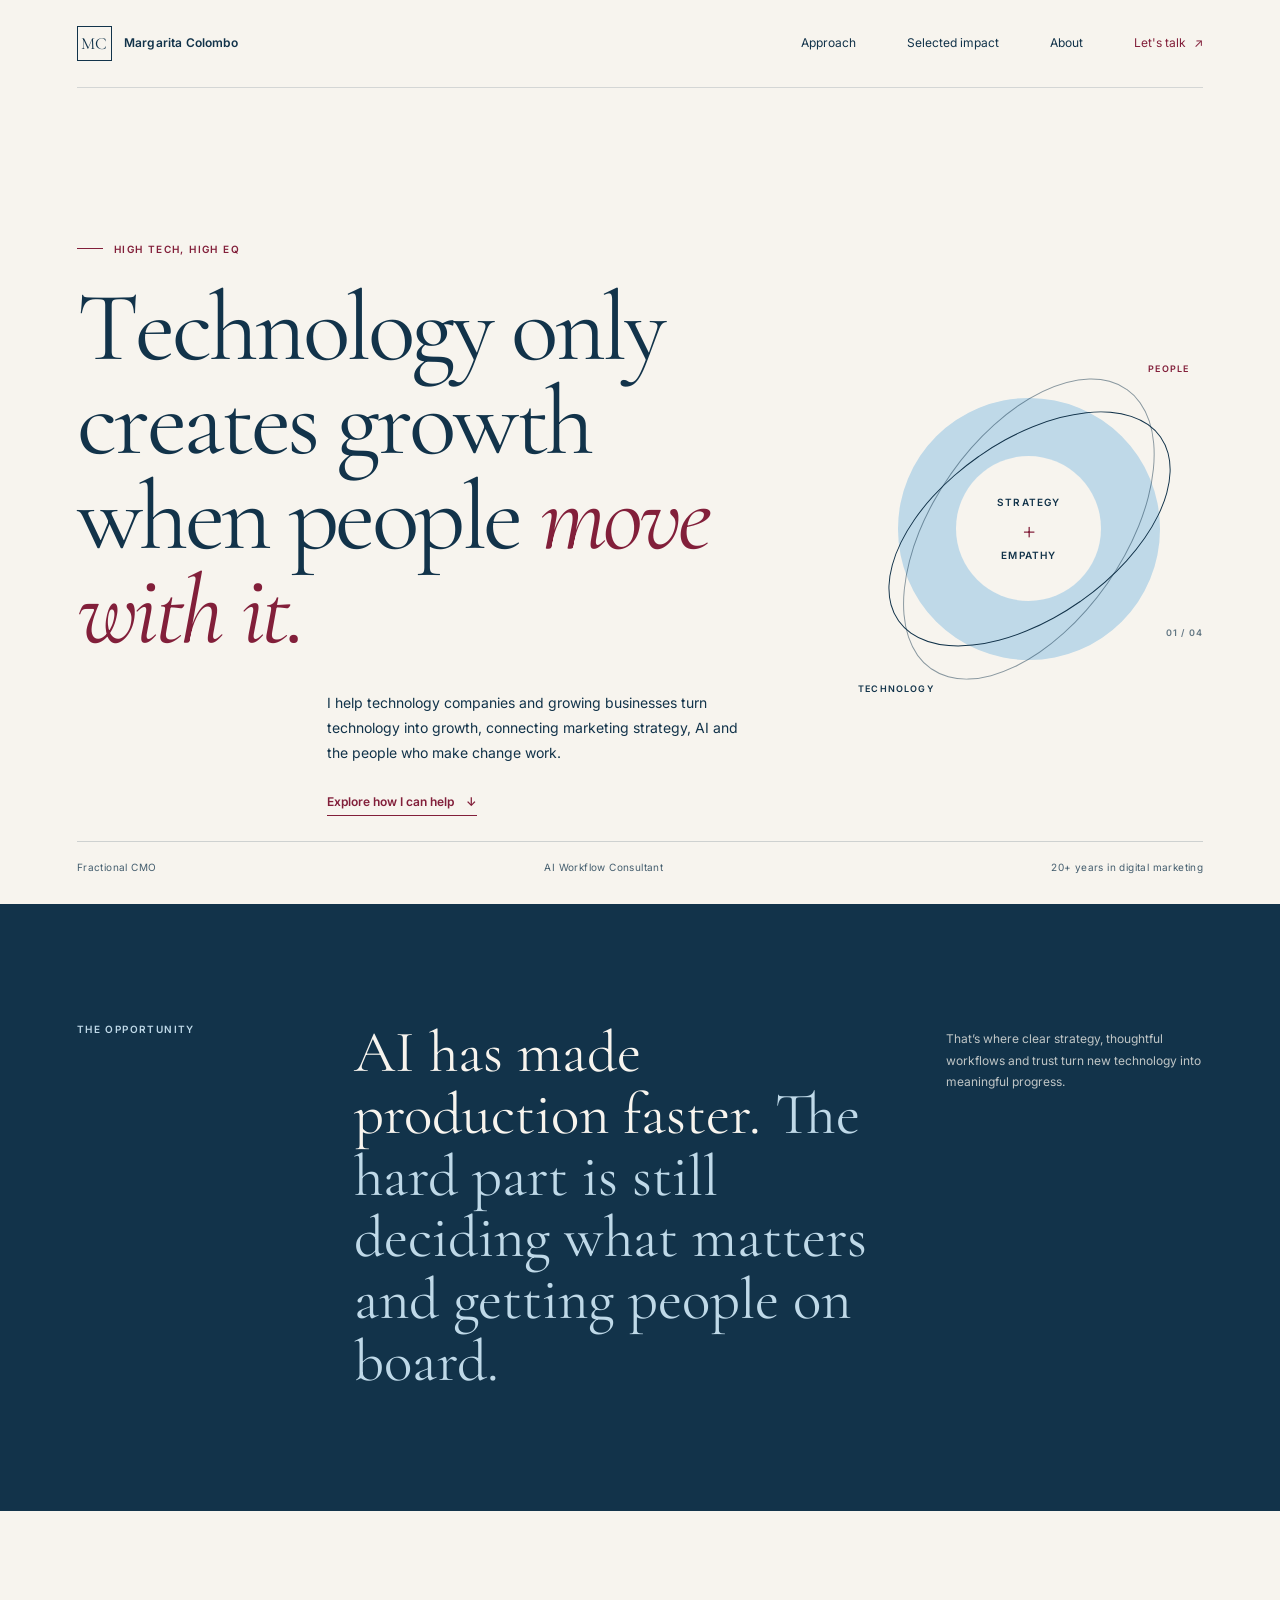
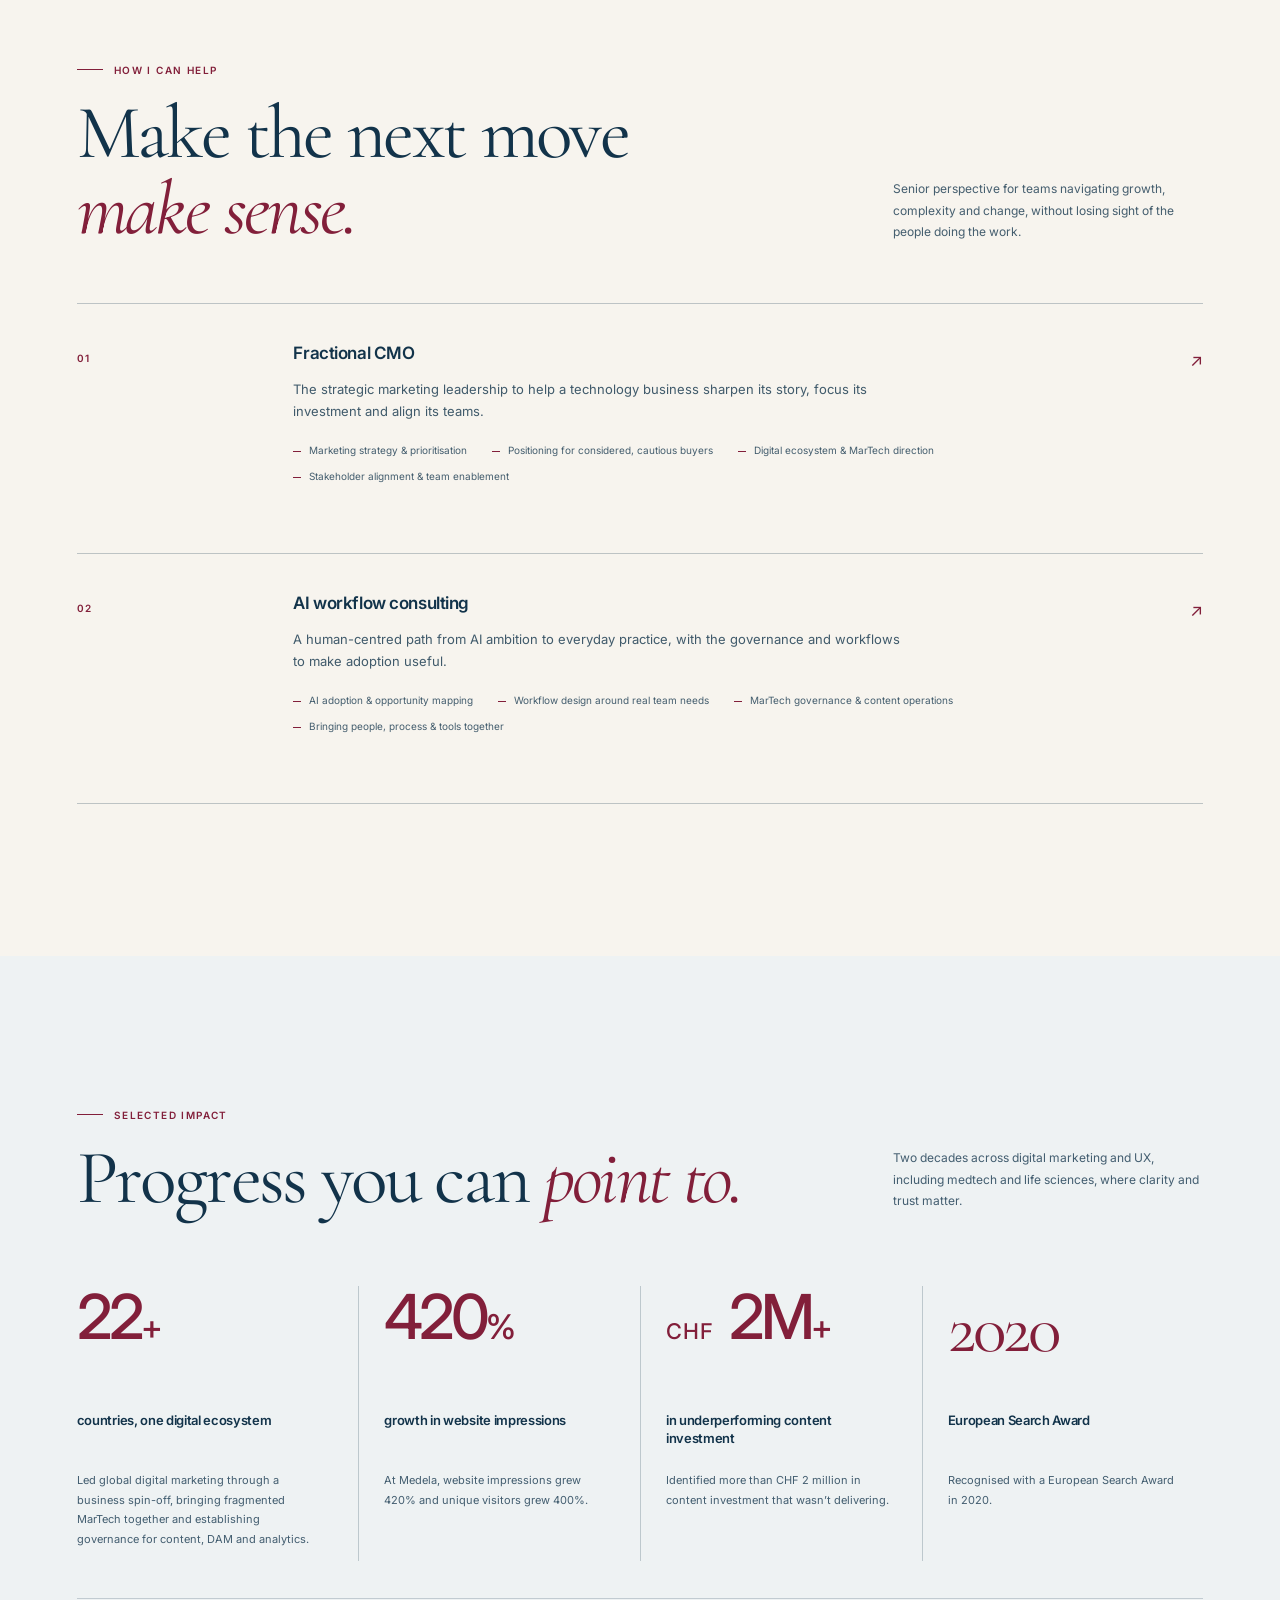
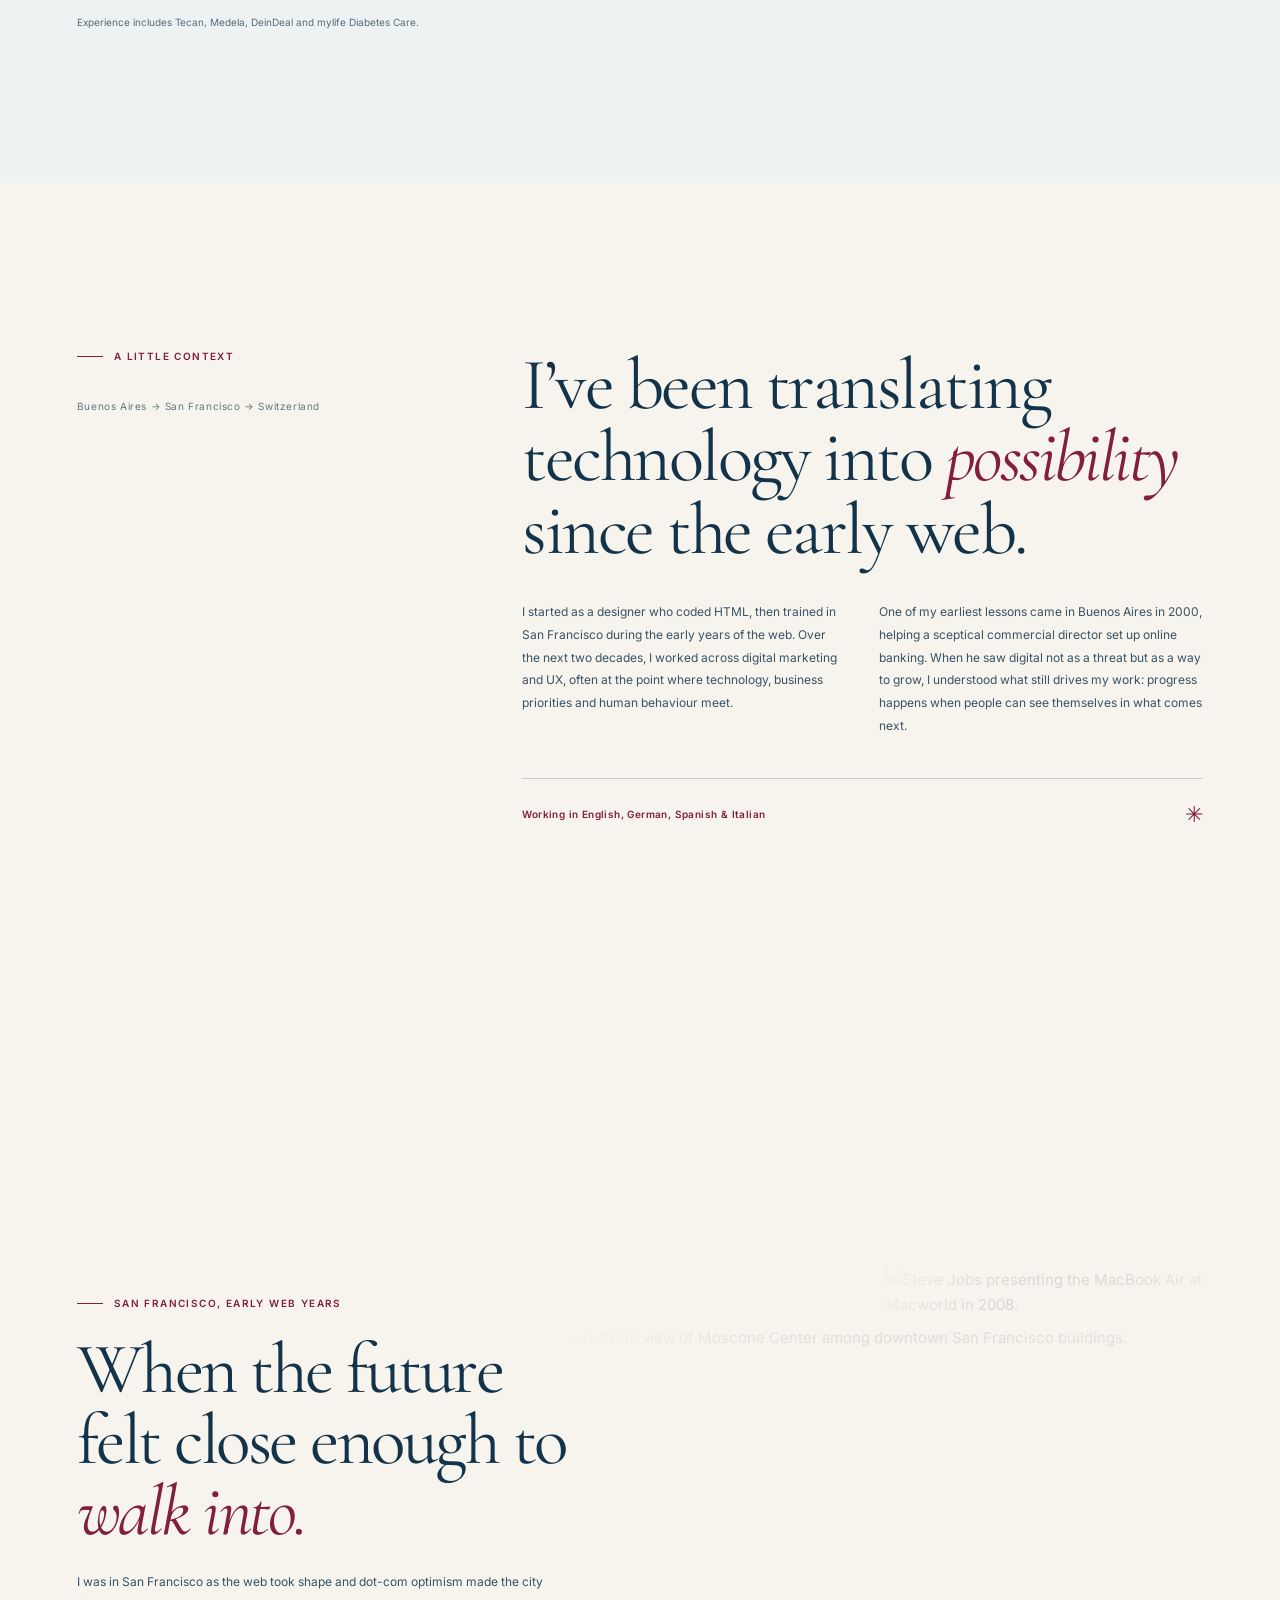
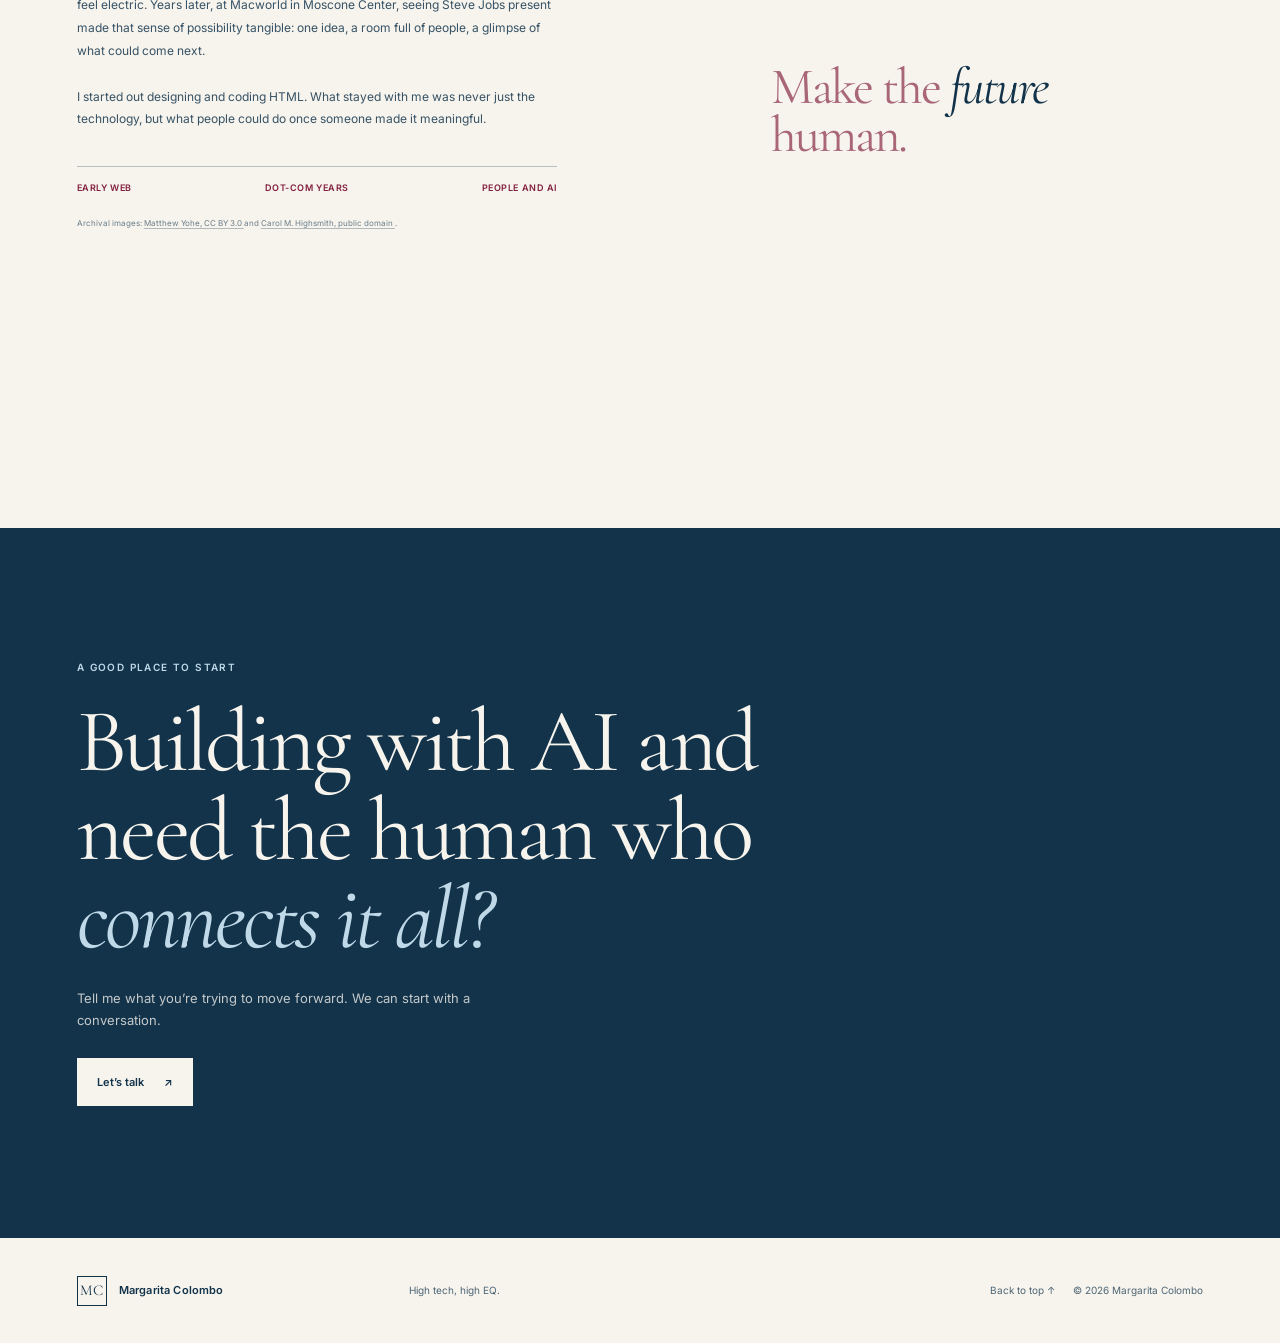
==== index.html @ 53c4cba8 "Add Margarita Colombo website Add the responsive website, brand styles, motion, SEO metadata, sitema" ====
<!doctype html>
<html lang="en">
  <head>
    <meta charset="utf-8" />
    <meta name="viewport" content="width=device-width, initial-scale=1" />
    <meta
      name="description"
      content="Fractional CMO and AI workflow consultant helping technology companies and growing businesses turn marketing, MarTech and AI into growth."
    />
    <meta name="theme-color" content="#f7f4ee" />
    <link rel="canonical" href="https://margaritacolombo.com/" />
    <link rel="icon" type="image/svg+xml" href="/favicon.svg" />
    <link rel="sitemap" type="application/xml" href="/sitemap.xml" />
    <meta property="og:type" content="website" />
    <meta property="og:locale" content="en_US" />
    <meta property="og:url" content="https://margaritacolombo.com/" />
    <meta
      property="og:title"
      content="Margarita Colombo | Fractional CMO &amp; AI Consultant"
    />
    <meta
      property="og:description"
      content="Helping technology companies turn marketing strategy, MarTech and AI into growth."
    />
    <meta name="twitter:card" content="summary" />
    <meta
      name="twitter:title"
      content="Margarita Colombo | Fractional CMO &amp; AI Consultant"
    />
    <meta
      name="twitter:description"
      content="Helping technology companies turn marketing strategy, MarTech and AI into growth."
    />
    <title>Margarita Colombo | Fractional CMO &amp; AI Consultant</title>
    <link rel="preconnect" href="https://fonts.googleapis.com" />
    <link rel="preconnect" href="https://fonts.gstatic.com" crossorigin />
    <link
      href="https://fonts.googleapis.com/css2?family=Cormorant+Garamond:wght@400;500;600&family=Inter:wght@400;500;600;700&display=swap"
      rel="stylesheet"
    />
    <link rel="stylesheet" href="styles.css" />
    <script src="script.js" defer></script>
    <script type="application/ld+json">
      {
        "@context": "https://schema.org",
        "@type": "Person",
        "name": "Margarita Colombo",
        "url": "https://margaritacolombo.com/",
        "email": "info@margaritacolombo.com",
        "jobTitle": "Fractional CMO & AI Workflow Consultant",
        "knowsAbout": [
          "Marketing strategy",
          "Artificial intelligence adoption",
          "MarTech governance",
          "Digital marketing",
          "User experience"
        ],
        "knowsLanguage": ["English", "German", "Spanish", "Italian"]
      }
    </script>
  </head>
  <body>
    <a class="skip-link" href="#main">Skip to content</a>
    <header class="site-header">
      <a class="wordmark" href="#top" aria-label="Margarita Colombo, home">
        <span class="wordmark__monogram" aria-hidden="true">MC</span>
        <span class="wordmark__name">Margarita Colombo</span>
      </a>
      <button
        class="menu-toggle"
        type="button"
        aria-expanded="false"
        aria-controls="site-nav"
      >
        <span class="menu-toggle__label">Menu</span>
        <span class="menu-toggle__icon" aria-hidden="true"></span>
      </button>
      <nav class="site-nav" id="site-nav" aria-label="Main navigation">
        <a href="#approach">Approach</a>
        <a href="#work">Selected impact</a>
        <a href="#about">About</a>
        <a class="nav-cta" href="#contact">Let's talk <span aria-hidden="true">↗</span></a>
      </nav>
    </header>

    <main id="main">
      <section class="hero section-shell" id="top" aria-labelledby="hero-title">
        <div class="hero__copy">
          <p class="eyebrow"><span class="eyebrow__line"></span> High tech, high EQ</p>
          <h1 id="hero-title">Technology only creates growth when people <em>move with it.</em></h1>
          <div class="hero__intro">
            <p>
              I help technology companies and growing businesses turn technology
              into growth, connecting marketing strategy, AI and the people who
              make change work.
            </p>
            <a class="text-link" href="#approach">
              Explore how I can help <span aria-hidden="true">↓</span>
            </a>
          </div>
        </div>
        <div class="hero__visual" aria-label="Technology and human perspective">
          <div class="visual-orbit visual-orbit--outer"></div>
          <div class="visual-orbit visual-orbit--inner"></div>
          <div class="visual-core">
            <span class="visual-core__top">Strategy</span>
            <span class="visual-core__symbol" aria-hidden="true">+</span>
            <span class="visual-core__bottom">Empathy</span>
          </div>
          <span class="visual-label visual-label--top">PEOPLE</span>
          <span class="visual-label visual-label--bottom">TECHNOLOGY</span>
          <span class="visual-index">01 / 04</span>
        </div>
        <div class="hero__meta">
          <span>Fractional CMO</span>
          <span>AI Workflow Consultant</span>
          <span>20+ years in digital marketing</span>
        </div>
      </section>

      <section class="intro-band" aria-label="Introduction">
        <div class="section-shell intro-band__inner">
          <p class="eyebrow eyebrow--light">The opportunity</p>
          <p class="intro-band__statement">
            AI has made production faster.
            <span>The hard part is still deciding what matters and getting people on board.</span>
          </p>
          <p class="intro-band__note">
            That’s where clear strategy, thoughtful workflows and trust turn
            new technology into meaningful progress.
          </p>
        </div>
      </section>

      <section class="section-shell approach section-pad" id="approach">
        <div class="section-heading">
          <div>
            <p class="eyebrow"><span class="eyebrow__line"></span> How I can help</p>
            <h2>Make the next move <em>make sense.</em></h2>
          </div>
          <p class="section-heading__aside">
            Senior perspective for teams navigating growth, complexity and
            change, without losing sight of the people doing the work.
          </p>
        </div>
        <div class="service-list">
          <article class="service">
            <span class="service__number">01</span>
            <div class="service__body">
              <h3>Fractional CMO</h3>
              <p>
                The strategic marketing leadership to help a technology business
                sharpen its story, focus its investment and align its teams.
              </p>
              <ul class="service__details">
                <li>Marketing strategy &amp; prioritisation</li>
                <li>Positioning for considered, cautious buyers</li>
                <li>Digital ecosystem &amp; MarTech direction</li>
                <li>Stakeholder alignment &amp; team enablement</li>
              </ul>
            </div>
            <span class="service__mark" aria-hidden="true">↗</span>
          </article>
          <article class="service">
            <span class="service__number">02</span>
            <div class="service__body">
              <h3>AI workflow consulting</h3>
              <p>
                A human-centred path from AI ambition to everyday practice,
                with the governance and workflows to make adoption useful.
              </p>
              <ul class="service__details">
                <li>AI adoption &amp; opportunity mapping</li>
                <li>Workflow design around real team needs</li>
                <li>MarTech governance &amp; content operations</li>
                <li>Bringing people, process &amp; tools together</li>
              </ul>
            </div>
            <span class="service__mark" aria-hidden="true">↗</span>
          </article>
        </div>
      </section>

      <section class="impact section-pad" id="work">
        <div class="section-shell">
          <div class="section-heading section-heading--impact">
            <div>
              <p class="eyebrow"><span class="eyebrow__line"></span> Selected impact</p>
              <h2>Progress you can <em>point to.</em></h2>
            </div>
            <p class="section-heading__aside">
              Two decades across digital marketing and UX, including medtech
              and life sciences, where clarity and trust matter.
            </p>
          </div>
          <div class="impact-grid">
            <article class="impact-item">
              <p class="impact-item__figure">22<span>+</span></p>
              <h3>countries, one digital ecosystem</h3>
              <p>
                Led global digital marketing through a business spin-off,
                bringing fragmented MarTech together and establishing
                governance for content, DAM and analytics.
              </p>
            </article>
            <article class="impact-item">
              <p class="impact-item__figure">420<span>%</span></p>
              <h3>growth in website impressions</h3>
              <p>
                At Medela, website impressions grew 420% and unique visitors
                grew 400%.
              </p>
            </article>
            <article class="impact-item">
              <p class="impact-item__figure"><span class="impact-item__currency">CHF</span> 2M<span>+</span></p>
              <h3>in underperforming content investment</h3>
              <p>
                Identified more than CHF 2 million in content investment that
                wasn’t delivering.
              </p>
            </article>
            <article class="impact-item impact-item--award">
              <p class="impact-item__figure impact-item__figure--serif">2020</p>
              <h3>European Search Award</h3>
              <p>
                Recognised with a European Search Award in 2020.
              </p>
            </article>
          </div>
          <p class="impact-footnote">
            Experience includes Tecan, Medela, DeinDeal and mylife Diabetes Care.
          </p>
        </div>
      </section>

      <section class="section-shell story section-pad" id="about">
        <div class="story__label">
          <p class="eyebrow"><span class="eyebrow__line"></span> A little context</p>
          <p class="story__location">Buenos Aires → San Francisco → Switzerland</p>
        </div>
        <div class="story__content">
          <h2>I’ve been translating technology into <em>possibility</em> since the early web.</h2>
          <div class="story__columns">
            <p>
              I started as a designer who coded HTML, then trained in San
              Francisco during the early years of the web. Over the next two
              decades, I worked across digital marketing and UX, often at the
              point where technology, business priorities and human behaviour
              meet.
            </p>
            <p>
              One of my earliest lessons came in Buenos Aires in 2000, helping a
              sceptical commercial director set up online banking. When he saw
              digital not as a threat but as a way to grow, I understood what
              still drives my work: progress happens when people can see
              themselves in what comes next.
            </p>
          </div>
          <div class="story__footer">
            <p>Working in English, German, Spanish &amp; Italian</p>
            <span aria-hidden="true">✳</span>
          </div>
        </div>
      </section>

      <section class="history section-pad" id="san-francisco">
        <div class="section-shell history__inner">
          <div class="history__copy">
            <p class="eyebrow">
              <span class="eyebrow__line"></span> San Francisco, early web years
            </p>
            <h2>When the future felt close enough to <em>walk into.</em></h2>
            <p>
              I was in San Francisco as the web took shape and dot-com optimism
              made the city feel electric. Years later, at Macworld in Moscone
              Center, seeing Steve Jobs present made that sense of possibility
              tangible: one idea, a room full of people, a glimpse of what
              could come next.
            </p>
            <p>
              I started out designing and coding HTML. What stayed with me was
              never just the technology, but what people could do once someone
              made it meaningful.
            </p>
            <div class="history__timeline" aria-label="A journey through technology">
              <span>Early web</span>
              <span>Dot-com years</span>
              <span>People and AI</span>
            </div>
          </div>
          <div class="history__visual" aria-label="Archival images from San Francisco and Macworld">
            <figure class="history__jobs">
              <img
                src="images/steve-jobs-macworld-2008.jpg"
                alt="Steve Jobs presenting the MacBook Air at Macworld in 2008."
                loading="lazy"
                decoding="async"
              />
            </figure>
            <figure class="history__moscone">
              <img
                src="images/moscone-center-archive.jpg"
                alt="Historic view of Moscone Center among downtown San Francisco buildings."
                loading="lazy"
                decoding="async"
              />
            </figure>
            <p class="history__imprint" aria-hidden="true">
              Make the <em>future</em> human.
            </p>
          </div>
          <p class="history__credits">
            Archival images:
            <a href="https://commons.wikimedia.org/wiki/File:SteveJobsMacbookAir.JPG" target="_blank" rel="noopener noreferrer">
              Matthew Yohe, CC BY 3.0
            </a>
            and
            <a href="https://commons.wikimedia.org/wiki/File:Moscone_Center,_San_Francisco,_California_LCCN2011630089.tif" target="_blank" rel="noopener noreferrer">
              Carol M. Highsmith, public domain
            </a>.
          </p>
        </div>
      </section>

      <section class="contact" id="contact">
        <div class="section-shell contact__inner">
          <p class="eyebrow eyebrow--light">A good place to start</p>
          <h2>Building with AI and need the human who <em>connects it all?</em></h2>
          <p>
            Tell me what you’re trying to move forward. We can start with a
            conversation.
          </p>
          <a
            class="button button--light"
            href="mailto:info@margaritacolombo.com?subject=Let%E2%80%99s%20talk%20about%20working%20together"
          >
            Let’s talk <span aria-hidden="true">↗</span>
          </a>
        </div>
      </section>
    </main>

    <footer class="site-footer section-shell">
      <a class="wordmark wordmark--footer" href="#top">
        <span class="wordmark__monogram" aria-hidden="true">MC</span>
        <span class="wordmark__name">Margarita Colombo</span>
      </a>
      <p>High tech, high EQ.</p>
      <a class="footer-top" href="#top">Back to top ↑</a>
      <small>© <span data-year></span> Margarita Colombo</small>
    </footer>
  </body>
</html>
---- styles.css ----
:root {
  color-scheme: light;
  --brand-navy: #12334a;
  --brand-sky: #bfd9e8;
  --brand-bordeaux: #821f3a;
  --brand-ivory: #f7f4ee;
  --brand-rose: #e7d2d5;
  --brand-mist: #eef2f3;
  --color-text: var(--brand-navy);
  --color-background: var(--brand-ivory);
  --color-accent: var(--brand-bordeaux);
  --font-display: "Cormorant Garamond", Georgia, serif;
  --font-sans: "Inter", Arial, sans-serif;
  --space-1: 4px;
  --space-2: 8px;
  --space-3: 16px;
  --space-4: 24px;
  --space-5: 32px;
  --space-6: 48px;
  --space-7: 64px;
  --space-8: 96px;
  --space-9: 128px;
  --content-max: 1200px;
  --page-gutter: clamp(24px, 6vw, 88px);
  --text-max: 720px;
  --radius-sm: 2px;
  --radius-md: 6px;
}

* {
  box-sizing: border-box;
}

html {
  scroll-behavior: smooth;
  scroll-padding-top: 88px;
}

body {
  margin: 0;
  background: var(--color-background);
  color: var(--color-text);
  font-family: var(--font-sans);
  font-size: 15px;
  line-height: 1.7;
  -webkit-font-smoothing: antialiased;
}

::selection {
  background: var(--brand-sky);
  color: var(--brand-navy);
}

a {
  color: inherit;
  text-decoration: none;
}

a:focus-visible,
button:focus-visible {
  outline: 2px solid var(--brand-bordeaux);
  outline-offset: 5px;
}

.skip-link {
  position: fixed;
  z-index: 10;
  top: 12px;
  left: 12px;
  padding: 10px 16px;
  transform: translateY(-160%);
  background: var(--brand-navy);
  color: var(--brand-ivory);
}

.skip-link:focus {
  transform: translateY(0);
}

.section-shell {
  width: min(100% - (var(--page-gutter) * 2), var(--content-max));
  margin-inline: auto;
}

.site-header {
  position: relative;
  z-index: 3;
  display: flex;
  width: min(100% - (var(--page-gutter) * 2), 1440px);
  min-height: 88px;
  margin-inline: auto;
  align-items: center;
  justify-content: space-between;
  border-bottom: 1px solid rgb(18 51 74 / 15%);
}

.wordmark {
  display: inline-flex;
  align-items: center;
  gap: 12px;
}

.wordmark__monogram {
  display: grid;
  width: 35px;
  height: 35px;
  place-items: center;
  border: 1px solid var(--brand-navy);
  font-family: var(--font-display);
  font-size: 17px;
  line-height: 1;
}

.wordmark__name {
  font-size: 12px;
  font-weight: 600;
  letter-spacing: 0.015em;
}

.site-nav {
  display: flex;
  align-items: center;
  gap: clamp(24px, 4vw, 52px);
  font-size: 12px;
}

.site-nav a,
.footer-top {
  transition: color 160ms ease;
}

.site-nav a:hover,
.footer-top:hover {
  color: var(--brand-bordeaux);
}

.site-nav .nav-cta {
  color: var(--brand-bordeaux);
}

.nav-cta span {
  padding-left: 5px;
}

.menu-toggle {
  display: none;
}

.hero {
  position: relative;
  display: grid;
  min-height: 675px;
  padding-block: clamp(84px, 12vw, 158px) 88px;
  grid-template-columns: minmax(0, 1.55fr) minmax(270px, 0.8fr);
  column-gap: clamp(40px, 8vw, 118px);
  align-items: center;
}

.hero__copy {
  position: relative;
  z-index: 1;
  max-width: 760px;
}

.eyebrow {
  display: flex;
  align-items: center;
  gap: 11px;
  margin: 0 0 25px;
  color: var(--brand-bordeaux);
  font-size: 10px;
  font-weight: 600;
  letter-spacing: 0.14em;
  line-height: 1.4;
  text-transform: uppercase;
}

.eyebrow__line {
  display: inline-block;
  width: 26px;
  height: 1px;
  background: currentColor;
}

.hero h1,
.section-heading h2,
.story h2,
.contact h2 {
  margin: 0;
  font-family: var(--font-display);
  font-weight: 400;
  letter-spacing: -0.035em;
}

.hero h1 {
  max-width: 780px;
  font-size: clamp(56px, 7.7vw, 104px);
  line-height: 0.96;
}

.hero h1 em,
.section-heading h2 em,
.story h2 em,
.contact h2 em {
  color: var(--brand-bordeaux);
  font-weight: 400;
}

.hero__intro {
  max-width: 425px;
  margin: 31px 0 0 auto;
}

.hero__intro p {
  margin: 0 0 22px;
  font-size: 14px;
  line-height: 1.8;
}

.text-link {
  display: inline-flex;
  align-items: center;
  gap: 12px;
  border-bottom: 1px solid var(--brand-bordeaux);
  color: var(--brand-bordeaux);
  font-size: 12px;
  font-weight: 600;
  line-height: 2.2;
}

.hero__visual {
  position: relative;
  display: grid;
  width: min(100%, 350px);
  aspect-ratio: 1;
  margin-inline: auto;
  place-items: center;
  isolation: isolate;
}

.hero__visual::before {
  position: absolute;
  z-index: -1;
  width: 75%;
  height: 75%;
  border-radius: 50%;
  background: var(--brand-sky);
  content: "";
}

.visual-orbit {
  position: absolute;
  border: 1px solid var(--brand-navy);
  border-radius: 50%;
  transform: rotate(-35deg);
}

.visual-orbit--outer {
  width: 92%;
  height: 51%;
}

.visual-orbit--inner {
  width: 55%;
  height: 98%;
  border-color: rgb(18 51 74 / 48%);
  transform: rotate(35deg);
}

.visual-core {
  display: flex;
  width: 145px;
  height: 145px;
  flex-direction: column;
  align-items: center;
  justify-content: center;
  border-radius: 50%;
  background: var(--brand-ivory);
  text-align: center;
}

.visual-core__top,
.visual-core__bottom {
  font-size: 10px;
  font-weight: 600;
  letter-spacing: 0.12em;
  text-transform: uppercase;
}

.visual-core__symbol {
  color: var(--brand-bordeaux);
  font-family: var(--font-display);
  font-size: 31px;
  line-height: 1.15;
}

.visual-label,
.visual-index {
  position: absolute;
  font-size: 9px;
  font-weight: 600;
  letter-spacing: 0.13em;
}

.visual-label--top {
  top: 2%;
  right: 4%;
  color: var(--brand-bordeaux);
}

.visual-label--bottom {
  bottom: 2%;
  left: 1%;
}

.visual-index {
  right: 0;
  bottom: 18%;
  color: rgb(18 51 74 / 65%);
}

.hero__meta {
  position: absolute;
  right: 0;
  bottom: 28px;
  left: 0;
  display: flex;
  padding-top: 17px;
  justify-content: space-between;
  border-top: 1px solid rgb(18 51 74 / 18%);
  color: rgb(18 51 74 / 78%);
  font-size: 10px;
  letter-spacing: 0.04em;
}

.intro-band,
.contact {
  background: var(--brand-navy);
  color: var(--brand-ivory);
}

.intro-band__inner {
  display: grid;
  padding-block: clamp(70px, 10vw, 118px);
  grid-template-columns: 0.7fr 1.8fr 0.9fr;
  column-gap: clamp(28px, 6vw, 80px);
  align-items: start;
}

.eyebrow--light {
  color: var(--brand-sky);
}

.intro-band__statement {
  max-width: 635px;
  margin: 0;
  font-family: var(--font-display);
  font-size: clamp(35px, 4.6vw, 61px);
  line-height: 1.05;
}

.intro-band__statement span {
  color: var(--brand-sky);
}

.intro-band__note {
  max-width: 280px;
  margin: 6px 0 0;
  color: rgb(247 244 238 / 76%);
  font-size: 12px;
  line-height: 1.8;
}

.section-pad {
  padding-block: clamp(86px, 12vw, 152px);
}

.section-heading {
  display: flex;
  margin-bottom: 56px;
  align-items: end;
  justify-content: space-between;
  gap: 50px;
}

.section-heading .eyebrow {
  margin-bottom: 18px;
}

.section-heading h2 {
  max-width: 680px;
  font-size: clamp(47px, 6vw, 76px);
  line-height: 1;
}

.section-heading__aside {
  max-width: 310px;
  margin: 0 0 4px;
  color: rgb(18 51 74 / 78%);
  font-size: 12px;
  line-height: 1.8;
}

.service-list {
  border-top: 1px solid rgb(18 51 74 / 25%);
}

.service {
  display: grid;
  min-height: 250px;
  padding-block: 38px;
  grid-template-columns: 0.35fr 1.45fr 0.2fr;
  column-gap: 30px;
  border-bottom: 1px solid rgb(18 51 74 / 25%);
}

.service__number {
  padding-top: 8px;
  color: var(--brand-bordeaux);
  font-size: 10px;
  font-weight: 600;
  letter-spacing: 0.1em;
}

.service__body h3,
.impact-item h3 {
  margin: 0;
  font-size: 17px;
  font-weight: 600;
  letter-spacing: -0.025em;
  line-height: 1.4;
}

.service__body > p {
  max-width: 620px;
  margin: 12px 0 20px;
  color: rgb(18 51 74 / 80%);
  font-size: 13px;
}

.service__details {
  display: flex;
  margin: 0;
  padding: 0;
  flex-wrap: wrap;
  gap: 9px 25px;
  list-style: none;
}

.service__details li {
  color: rgb(18 51 74 / 78%);
  font-size: 10px;
}

.service__details li::before {
  display: inline-block;
  width: 8px;
  height: 1px;
  margin-right: 8px;
  background: var(--brand-bordeaux);
  vertical-align: middle;
  content: "";
}

.service__mark {
  justify-self: end;
  padding-top: 4px;
  color: var(--brand-bordeaux);
  font-size: 17px;
}

.impact {
  background: var(--brand-mist);
}

.section-heading--impact {
  margin-bottom: 70px;
}

.impact-grid {
  display: grid;
  grid-template-columns: repeat(4, minmax(0, 1fr));
}

.impact-item {
  min-height: 275px;
  padding: 0 25px 0 0;
}

.impact-item + .impact-item {
  padding-left: 25px;
  border-left: 1px solid rgb(18 51 74 / 22%);
}

.impact-item__figure {
  min-height: 104px;
  margin: 0 0 21px;
  color: var(--brand-bordeaux);
  font-size: clamp(42px, 5vw, 62px);
  font-weight: 500;
  letter-spacing: -0.065em;
  line-height: 1;
}

.impact-item__figure span {
  font-size: 0.55em;
  letter-spacing: -0.04em;
}

.impact-item__currency {
  display: inline-block;
  margin-right: 4px;
  font-size: 0.35em !important;
  letter-spacing: 0.04em !important;
}

.impact-item__figure--serif {
  padding-top: 8px;
  font-family: var(--font-display);
  font-size: 70px;
  font-weight: 400;
  letter-spacing: -0.04em;
}

.impact-item h3 {
  max-width: 225px;
  min-height: 48px;
  font-size: 13px;
}

.impact-item > p:last-child {
  max-width: 240px;
  margin: 12px 0 0;
  color: rgb(18 51 74 / 78%);
  font-size: 11px;
  line-height: 1.8;
}

.impact-footnote {
  margin: 37px 0 0;
  padding-top: 15px;
  border-top: 1px solid rgb(18 51 74 / 20%);
  color: rgb(18 51 74 / 70%);
  font-size: 10px;
}

.story {
  display: grid;
  padding-block: clamp(90px, 13vw, 168px);
  grid-template-columns: 0.7fr 1.5fr;
  gap: clamp(45px, 10vw, 145px);
}

.story__label .eyebrow {
  margin-bottom: 35px;
}

.story__location {
  color: rgb(18 51 74 / 66%);
  font-size: 10px;
  letter-spacing: 0.06em;
}

.story h2 {
  max-width: 670px;
  font-size: clamp(44px, 5.7vw, 73px);
  line-height: 0.99;
}

.story__columns {
  display: grid;
  margin-top: 35px;
  grid-template-columns: 1fr 1fr;
  gap: 32px;
}

.story__columns p {
  margin: 0;
  color: rgb(18 51 74 / 83%);
  font-size: 12px;
  line-height: 1.9;
}

.story__footer {
  display: flex;
  margin-top: 40px;
  padding-top: 17px;
  align-items: center;
  justify-content: space-between;
  border-top: 1px solid rgb(18 51 74 / 20%);
}

.story__footer p {
  margin: 0;
  color: var(--brand-bordeaux);
  font-size: 10px;
  font-weight: 600;
  letter-spacing: 0.04em;
}

.story__footer span {
  color: var(--brand-bordeaux);
  font-size: 22px;
}

.history {
  position: relative;
  overflow: hidden;
  background: var(--brand-ivory);
}

.history__inner {
  position: relative;
  min-height: 660px;
  padding-block: clamp(85px, 12vw, 145px);
}

.history__copy {
  position: relative;
  z-index: 1;
  width: min(57%, 610px);
}

.history__copy h2 {
  max-width: 510px;
  margin: 0;
  font-family: var(--font-display);
  font-size: clamp(46px, 5.6vw, 72px);
  font-weight: 400;
  letter-spacing: -0.035em;
  line-height: 0.99;
}

.history__copy h2 em {
  color: var(--brand-bordeaux);
  font-weight: 400;
}

.history__copy > p:not(.eyebrow) {
  max-width: 480px;
  margin: 23px 0 0;
  color: rgb(18 51 74 / 84%);
  font-size: 12px;
  line-height: 1.9;
}

.history__timeline {
  max-width: 480px;
  display: flex;
  margin-top: 35px;
  padding-top: 13px;
  justify-content: space-between;
  gap: 12px;
  border-top: 1px solid rgb(18 51 74 / 28%);
  color: var(--brand-bordeaux);
  font-size: 9px;
  font-weight: 600;
  letter-spacing: 0.06em;
  text-transform: uppercase;
}

.history__visual {
  position: absolute;
  inset: 0 -4% 0 31%;
  overflow: hidden;
  pointer-events: none;
}

.history__visual figure {
  margin: 0;
}

.history__jobs img,
.history__moscone img {
  position: absolute;
  display: block;
  object-fit: cover;
  filter: grayscale(1) sepia(0.13) contrast(0.78) brightness(1.12);
  mix-blend-mode: multiply;
  opacity: 0.2;
}

.history__jobs img {
  top: 14%;
  right: 4%;
  width: 40%;
  height: 69%;
  object-position: 50% 20%;
  mask-image: radial-gradient(
    ellipse at 52% 46%,
    #000 38%,
    rgb(0 0 0 / 78%) 58%,
    transparent 100%
  );
}

.history__moscone img {
  top: 21%;
  right: 0;
  width: 83%;
  height: 56%;
  object-position: center;
  mask-image: radial-gradient(
    ellipse at 55% 50%,
    #000 34%,
    rgb(0 0 0 / 78%) 60%,
    transparent 100%
  );
}

.history__imprint {
  position: absolute;
  z-index: 1;
  right: 10%;
  bottom: 20%;
  width: max-content;
  max-width: 48%;
  color: rgb(130 31 58 / 67%);
  font-family: var(--font-display);
  font-size: clamp(31px, 4vw, 52px);
  letter-spacing: -0.04em;
  line-height: 0.95;
}

.history__imprint em {
  color: var(--brand-navy);
}

.history__credits {
  position: relative;
  z-index: 1;
  max-width: 57%;
  margin: 22px 0 0;
  color: rgb(18 51 74 / 62%);
  font-size: 8px;
  line-height: 1.7;
}

.history__credits a {
  text-decoration: underline;
  text-decoration-color: rgb(18 51 74 / 30%);
  text-underline-offset: 2px;
}

.contact__inner {
  display: flex;
  min-height: 505px;
  padding-block: clamp(80px, 11vw, 132px);
  flex-direction: column;
  align-items: flex-start;
  justify-content: center;
}

.contact .eyebrow {
  margin-bottom: 24px;
}

.contact h2 {
  max-width: 850px;
  font-size: clamp(52px, 7vw, 90px);
  line-height: 0.99;
}

.contact h2 em {
  color: var(--brand-sky);
}

.contact__inner > p:not(.eyebrow):not(.contact__note) {
  max-width: 430px;
  margin: 23px 0 27px;
  color: rgb(247 244 238 / 78%);
  font-size: 13px;
}

.button {
  display: inline-flex;
  min-height: 48px;
  padding: 0 19px;
  align-items: center;
  justify-content: center;
  gap: 20px;
  border: 1px solid transparent;
  font-size: 11px;
  font-weight: 600;
  transition:
    background-color 160ms ease,
    color 160ms ease;
}

.button--light {
  background: var(--brand-ivory);
  color: var(--brand-navy);
}

.button--light:hover {
  background: var(--brand-sky);
}

.contact__note {
  margin: 12px 0 0;
  color: rgb(247 244 238 / 58%);
  font-size: 10px;
}

.site-footer {
  display: grid;
  min-height: 105px;
  grid-template-columns: 1fr 1fr 1fr auto;
  align-items: center;
  gap: 18px;
}

.wordmark--footer .wordmark__monogram {
  width: 30px;
  height: 30px;
  font-size: 15px;
}

.wordmark--footer .wordmark__name {
  font-size: 11px;
}

.site-footer > p,
.site-footer small,
.footer-top {
  margin: 0;
  color: rgb(18 51 74 / 74%);
  font-size: 10px;
}

.footer-top {
  justify-self: end;
}

.site-footer small {
  justify-self: end;
}

.visually-hidden {
  position: absolute;
  width: 1px;
  height: 1px;
  overflow: hidden;
  clip: rect(0, 0, 0, 0);
  white-space: nowrap;
  clip-path: inset(50%);
}

.typewriter-visual .typewriter-word {
  display: inline-block;
  white-space: nowrap;
}

.typewriter-character {
  display: inline-block;
  opacity: 0;
  animation: typewriter-appear 120ms ease-out forwards;
  animation-delay: var(--type-delay);
  animation-play-state: paused;
}

.is-typing .typewriter-character {
  animation-play-state: running;
}

.motion-ready .scroll-reveal {
  opacity: 0;
  transform: translateY(20px);
  transition:
    opacity 650ms ease,
    transform 650ms cubic-bezier(0.2, 0.65, 0.3, 1);
  transition-delay: var(--reveal-delay, 0ms);
}

.motion-ready .scroll-reveal.is-visible {
  opacity: 1;
  transform: translateY(0);
}

@keyframes typewriter-appear {
  from {
    opacity: 0;
    transform: translateX(-3px);
  }

  to {
    opacity: 1;
    transform: translateX(0);
  }
}

@media (min-width: 1441px) {
  .hero {
    min-height: 740px;
  }
}

@media (max-width: 900px) {
  .hero {
    min-height: 590px;
    grid-template-columns: minmax(0, 1.4fr) minmax(220px, 0.8fr);
    column-gap: 30px;
  }

  .hero h1 {
    font-size: clamp(54px, 8vw, 76px);
  }

  .intro-band__inner {
    grid-template-columns: 0.65fr 1.5fr;
    row-gap: 24px;
  }

  .intro-band__note {
    grid-column: 2;
  }

  .impact-grid {
    grid-template-columns: repeat(2, minmax(0, 1fr));
    row-gap: 40px;
  }

  .impact-item:nth-child(3) {
    padding-left: 0;
    border-left: 0;
  }
}

@media (max-width: 640px) {
  :root {
    --page-gutter: 24px;
  }

  html {
    scroll-padding-top: 70px;
  }

  .site-header {
    min-height: 72px;
  }

  .wordmark__monogram {
    width: 31px;
    height: 31px;
  }

  .wordmark__name {
    font-size: 11px;
  }

  .menu-toggle {
    display: inline-flex;
    padding: 10px 0 10px 10px;
    align-items: center;
    gap: 10px;
    border: 0;
    background: transparent;
    color: var(--brand-navy);
    font: inherit;
    font-size: 11px;
  }

  .menu-toggle__icon,
  .menu-toggle__icon::after {
    display: block;
    width: 17px;
    height: 1px;
    background: currentColor;
    content: "";
  }

  .menu-toggle__icon::after {
    transform: translateY(5px);
  }

  .site-nav {
    position: absolute;
    top: calc(100% + 1px);
    right: calc(var(--page-gutter) * -1);
    left: calc(var(--page-gutter) * -1);
    display: none;
    padding: 12px var(--page-gutter) 24px;
    flex-direction: column;
    align-items: stretch;
    gap: 0;
    border-bottom: 1px solid rgb(18 51 74 / 18%);
    background: var(--brand-ivory);
    font-size: 13px;
  }

  .site-nav.is-open {
    display: flex;
  }

  .site-nav a {
    padding-block: 12px;
  }

  .site-nav .nav-cta {
    border-top: 1px solid rgb(18 51 74 / 15%);
  }

  .hero {
    min-height: 0;
    padding-block: 78px 112px;
    grid-template-columns: 1fr;
    row-gap: 42px;
  }

  .hero .eyebrow {
    margin-bottom: 20px;
  }

  .hero h1 {
    max-width: 500px;
    font-size: clamp(56px, 14vw, 80px);
    line-height: 0.93;
  }

  .hero__intro {
    max-width: 360px;
    margin: 24px 0 0;
  }

  .hero__intro p {
    font-size: 13px;
  }

  .hero__visual {
    width: min(74vw, 310px);
  }

  .visual-core {
    width: 125px;
    height: 125px;
  }

  .hero__meta {
    bottom: 24px;
    flex-wrap: wrap;
    gap: 8px 15px;
    font-size: 9px;
  }

  .intro-band__inner {
    padding-block: 66px;
    grid-template-columns: 1fr;
    row-gap: 19px;
  }

  .intro-band__inner .eyebrow {
    margin-bottom: 4px;
  }

  .intro-band__statement {
    font-size: clamp(39px, 10vw, 53px);
  }

  .intro-band__note {
    max-width: 360px;
    grid-column: 1;
  }

  .section-pad {
    padding-block: 82px;
  }

  .section-heading {
    margin-bottom: 39px;
    flex-direction: column;
    align-items: flex-start;
    gap: 19px;
  }

  .section-heading h2 {
    font-size: clamp(47px, 12vw, 65px);
  }

  .section-heading__aside {
    max-width: 420px;
  }

  .service {
    min-height: 0;
    padding-block: 25px 30px;
    grid-template-columns: 36px 1fr 16px;
    column-gap: 12px;
  }

  .service__body h3 {
    font-size: 15px;
  }

  .service__body > p {
    margin-block: 9px 14px;
    font-size: 12px;
  }

  .service__details {
    flex-direction: column;
    gap: 5px;
  }

  .service__details li {
    font-size: 10px;
  }

  .section-heading--impact {
    margin-bottom: 48px;
  }

  .impact-grid {
    grid-template-columns: 1fr 1fr;
    row-gap: 35px;
  }

  .impact-item,
  .impact-item + .impact-item {
    min-height: 0;
    padding: 0 14px 0 0;
  }

  .impact-item:nth-child(even) {
    padding-left: 15px;
    border-left: 1px solid rgb(18 51 74 / 22%);
  }

  .impact-item__figure {
    min-height: 74px;
    margin-bottom: 12px;
    font-size: clamp(38px, 10vw, 52px);
  }

  .impact-item__figure--serif {
    font-size: 55px;
  }

  .impact-item h3 {
    min-height: 0;
    font-size: 12px;
  }

  .impact-item > p:last-child {
    margin-top: 8px;
    font-size: 10px;
  }

  .impact-footnote {
    margin-top: 28px;
  }

  .story {
    padding-block: 83px;
    grid-template-columns: 1fr;
    gap: 18px;
  }

  .story__label .eyebrow {
    margin-bottom: 11px;
  }

  .story__location {
    margin-top: 0;
  }

  .story h2 {
    font-size: clamp(46px, 11.5vw, 65px);
  }

  .story__columns {
    margin-top: 22px;
    grid-template-columns: 1fr;
    gap: 15px;
  }

  .story__columns p {
    font-size: 12px;
  }

  .history__inner {
    min-height: 990px;
    padding-block: 76px;
  }

  .history__copy {
    width: 100%;
  }

  .history__copy h2 {
    max-width: 520px;
    font-size: clamp(48px, 11.5vw, 67px);
  }

  .history__copy > p:not(.eyebrow) {
    margin-top: 17px;
  }

  .history__timeline {
    margin-top: 27px;
    font-size: 8px;
  }

  .history__visual {
    inset: 0 -24px 0 7%;
  }

  .history__jobs img {
    top: 62%;
    right: 1%;
    width: 44%;
    height: 25%;
  }

  .history__moscone img {
    top: 63%;
    right: -4%;
    width: 94%;
    height: 22%;
  }

  .history__imprint {
    top: 61%;
    right: 24px;
    bottom: auto;
    max-width: 54%;
    margin: 0;
    font-size: clamp(25px, 7vw, 35px);
    text-align: right;
  }

  .history__credits {
    position: absolute;
    right: 0;
    bottom: 16px;
    left: 0;
    max-width: 100%;
    margin: 0;
    font-size: 7px;
  }

  .contact__inner {
    min-height: 440px;
    padding-block: 76px;
  }

  .contact h2 {
    font-size: clamp(54px, 13vw, 74px);
  }

  .contact__inner > p:not(.eyebrow):not(.contact__note) {
    font-size: 12px;
  }

  .site-footer {
    min-height: 140px;
    padding-block: 24px;
    grid-template-columns: 1fr auto;
    row-gap: 10px;
  }

  .site-footer > p {
    order: 3;
  }

  .footer-top {
    grid-column: 2;
    grid-row: 1;
  }

  .site-footer small {
    grid-column: 2;
    grid-row: 2;
  }
}

@media (prefers-reduced-motion: reduce) {
  *,
  *::before,
  *::after {
    scroll-behavior: auto !important;
    transition-duration: 0.01ms !important;
    animation-duration: 0.01ms !important;
    animation-delay: 0ms !important;
  }

  .motion-ready .scroll-reveal {
    opacity: 1;
    transform: none;
  }

  .typewriter-character {
    opacity: 1;
    animation: none;
  }
}
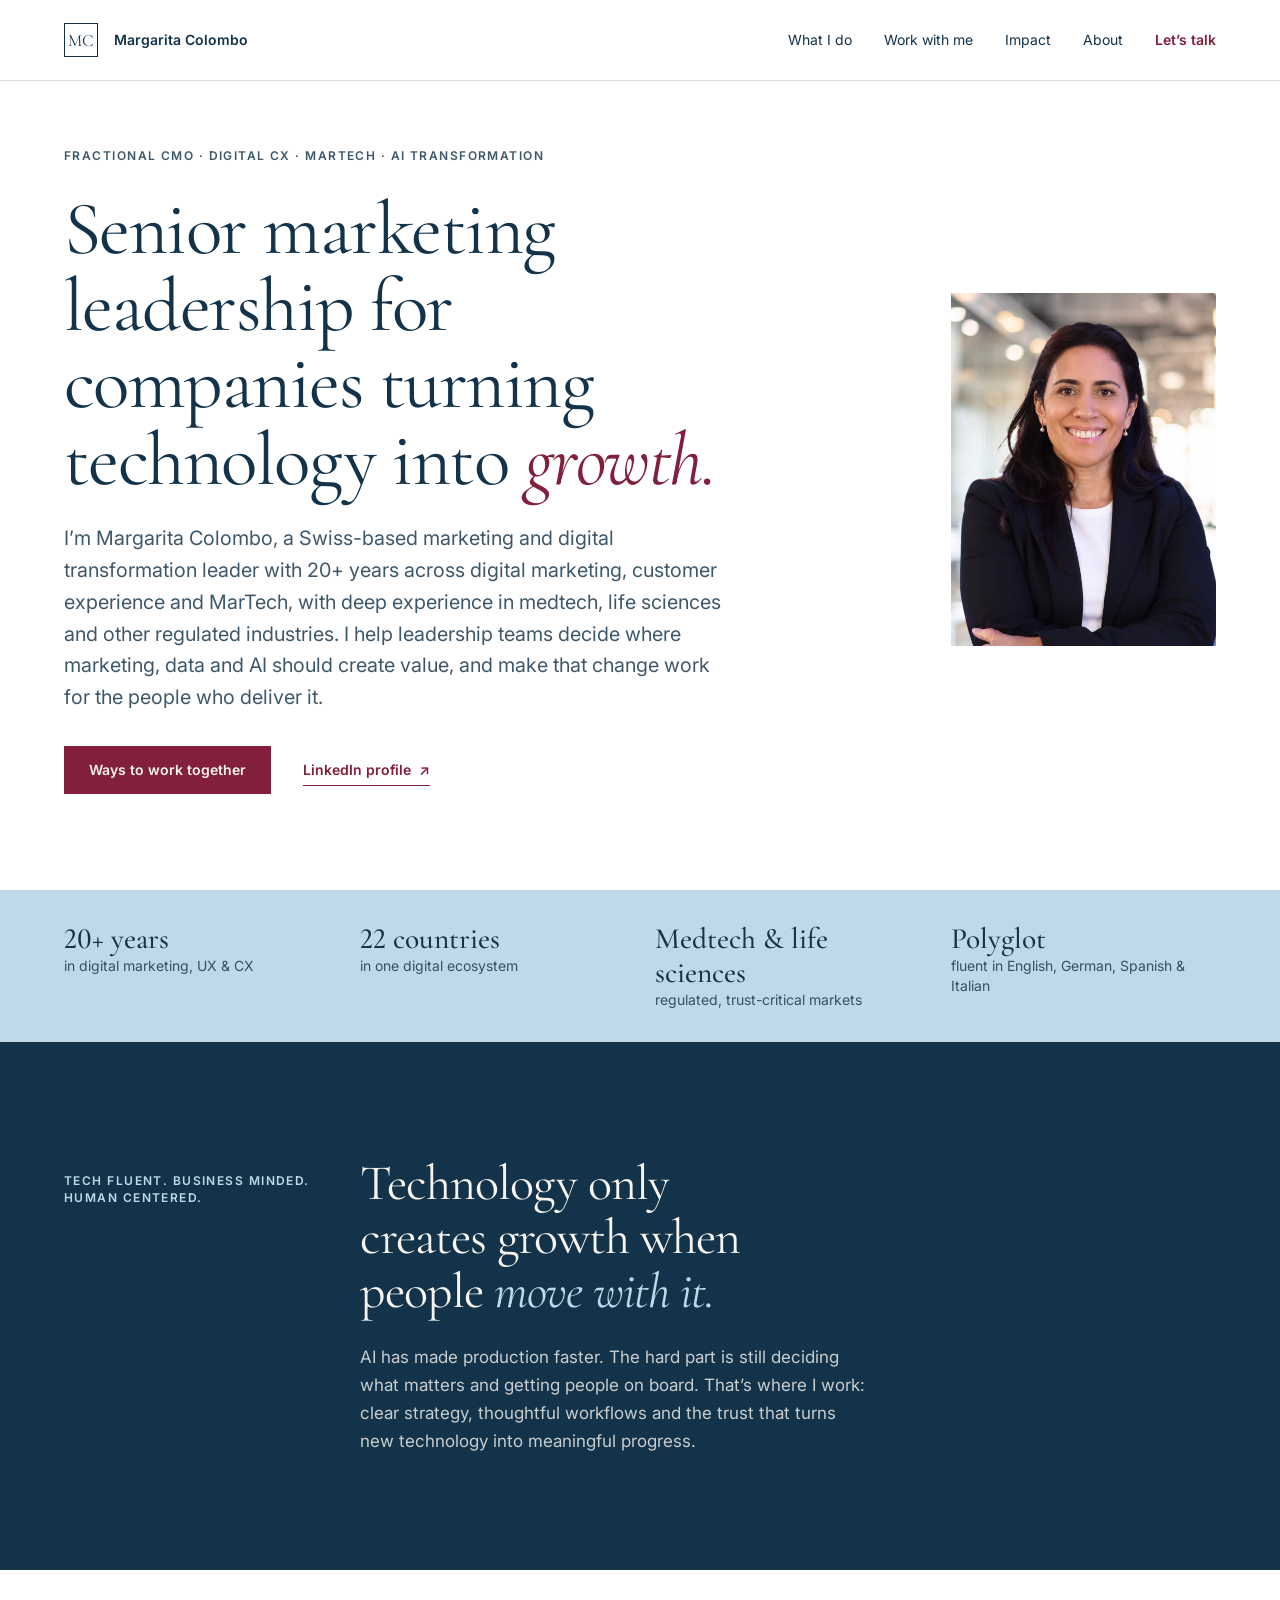
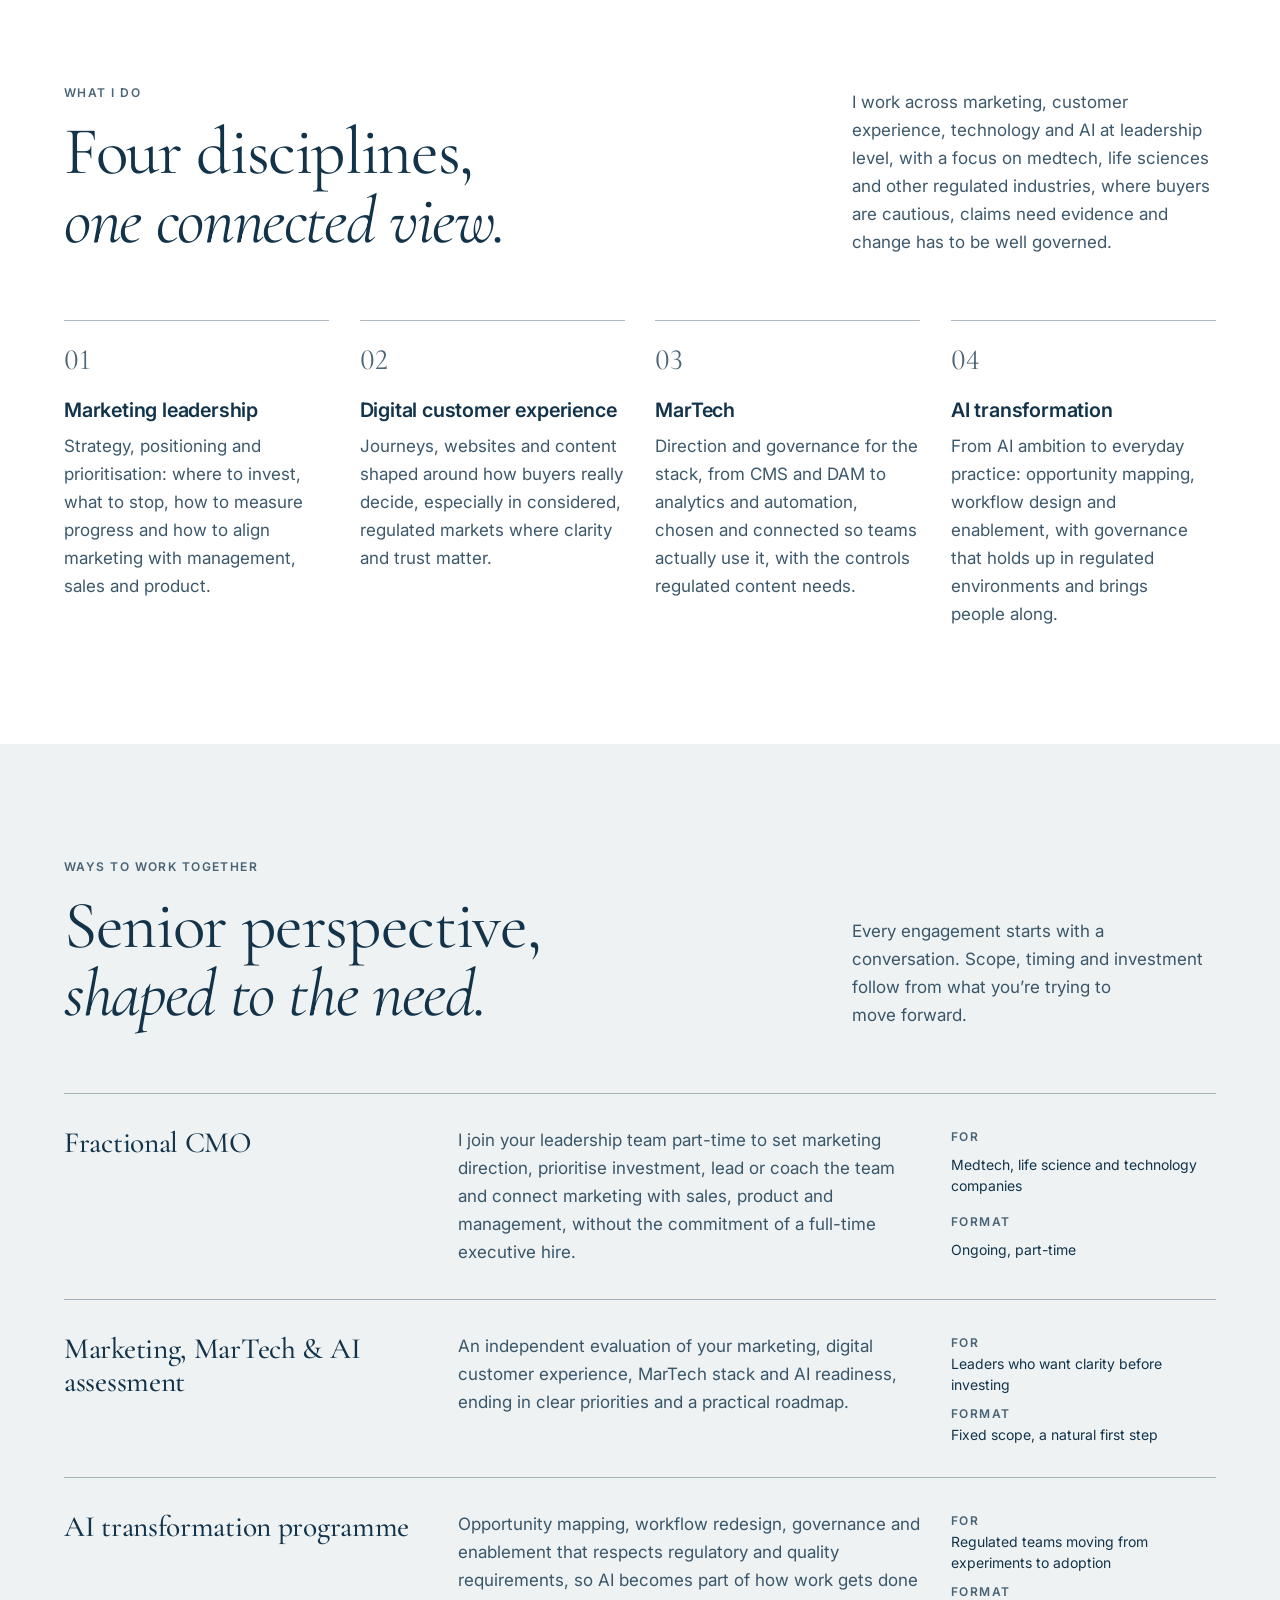
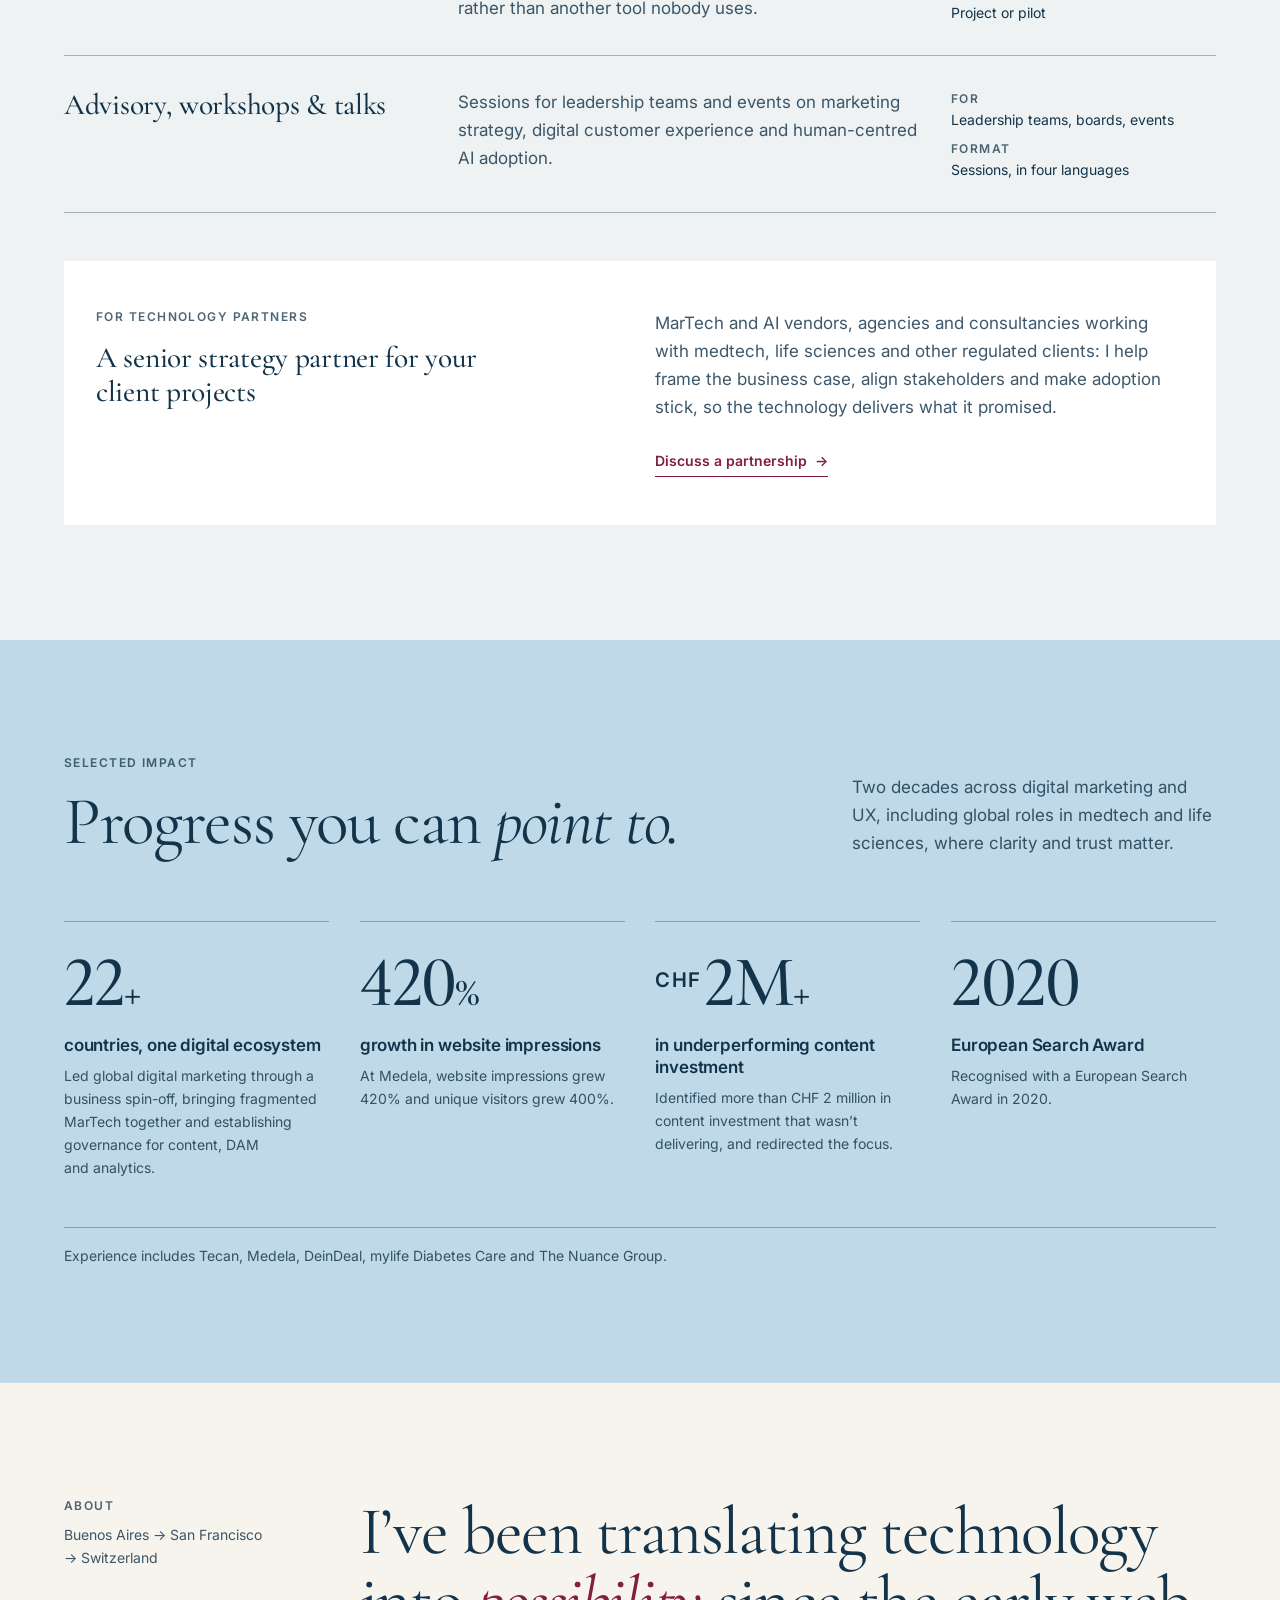
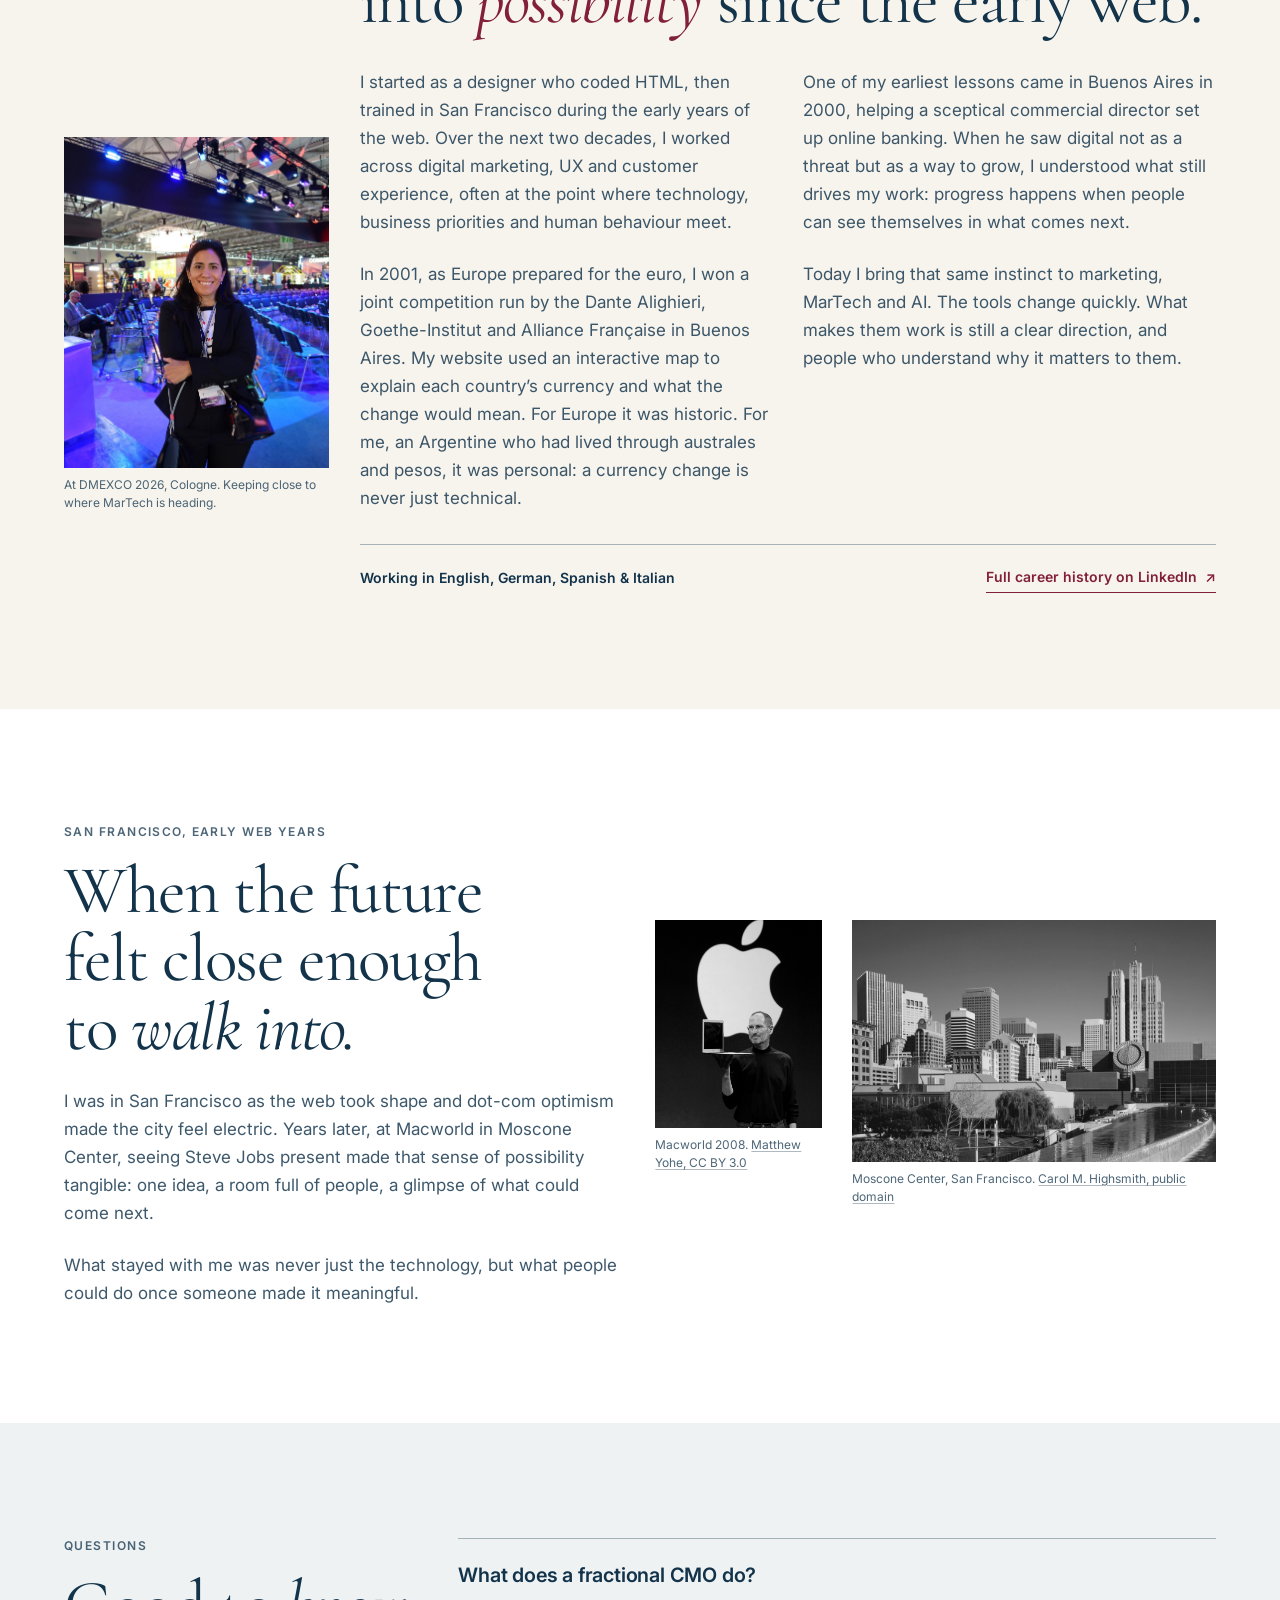
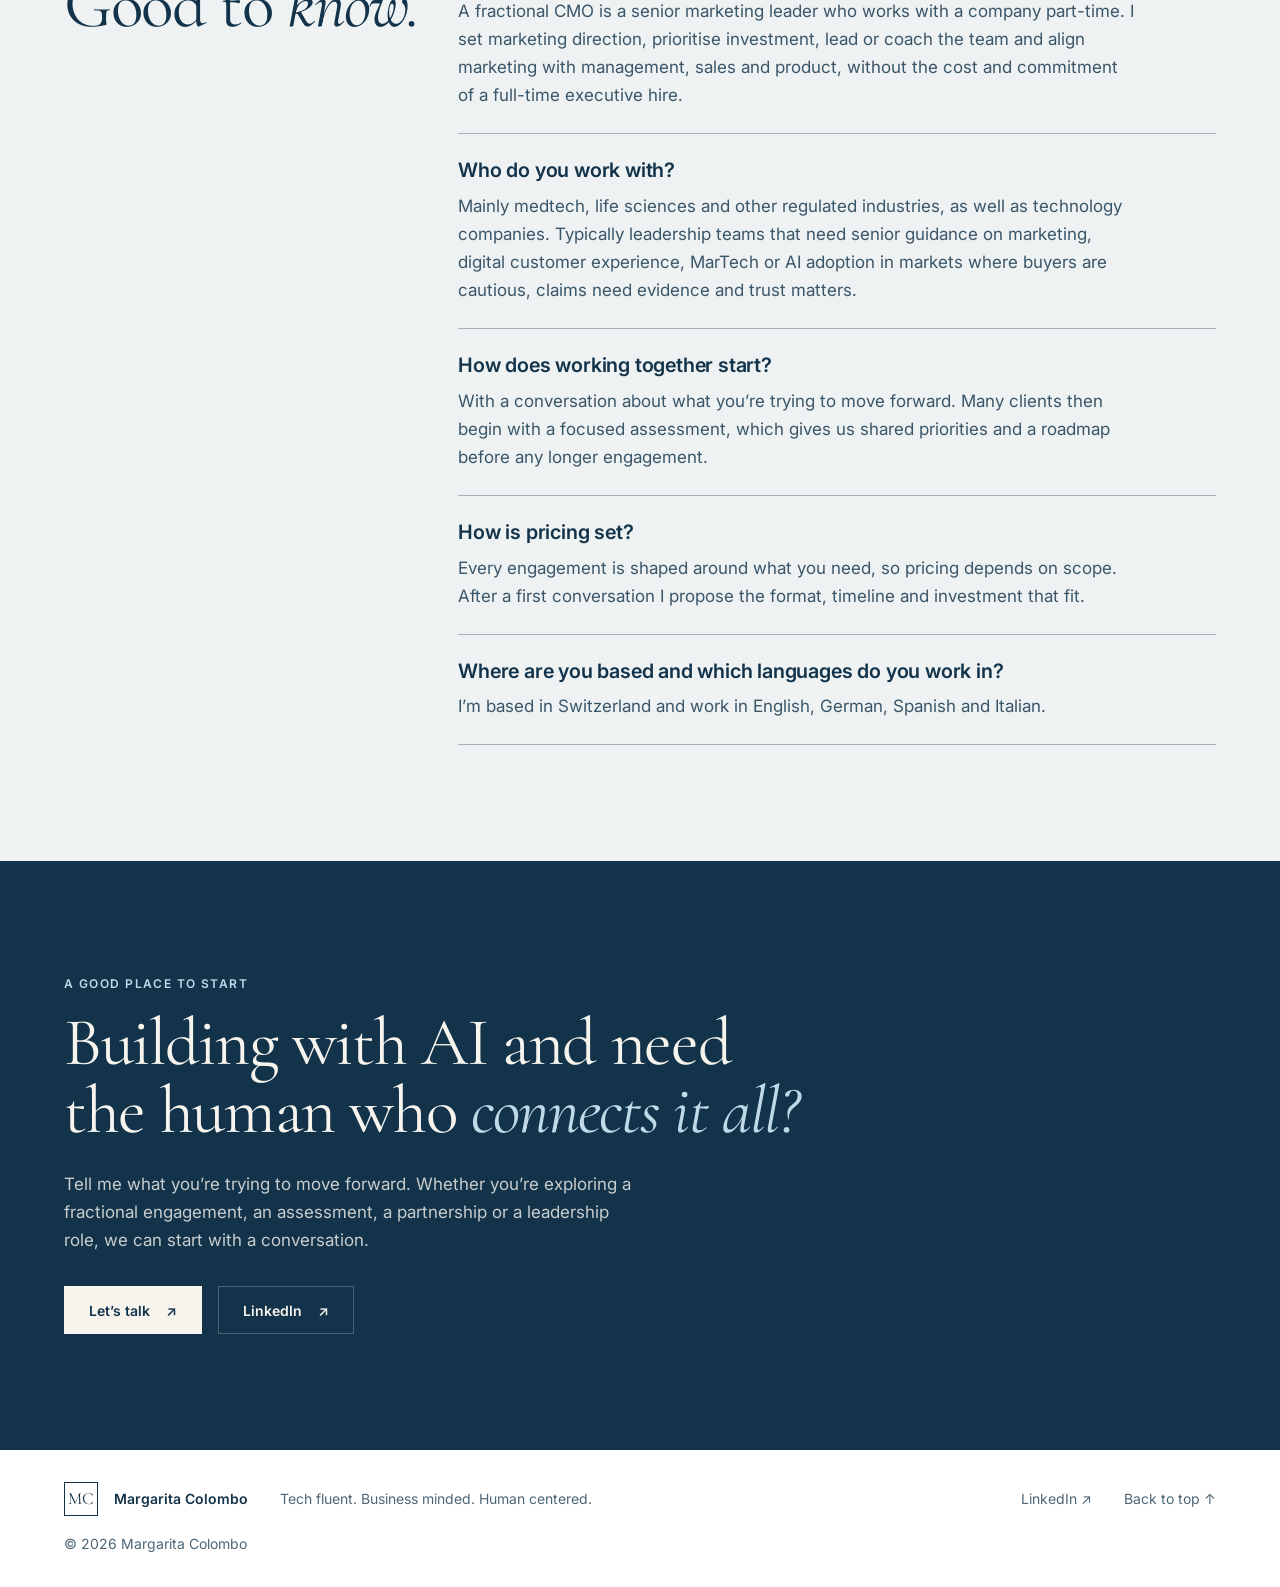
==== commit ec8dce4d: "Add files via upload" ====
--- a/index.html
+++ b/index.html
@@ -5,37 +5,54 @@
     <meta name="viewport" content="width=device-width, initial-scale=1" />
     <meta
       name="description"
-      content="Fractional CMO and AI workflow consultant helping technology companies and growing businesses turn marketing, MarTech and AI into growth."
+      content="Margarita Colombo is a Swiss-based Fractional CMO for medtech, life sciences and other regulated industries, connecting marketing leadership, digital customer experience, MarTech and AI transformation."
     />
-    <meta name="theme-color" content="#f7f4ee" />
+    <meta name="theme-color" content="#ffffff" />
     <link rel="canonical" href="https://margaritacolombo.com/" />
     <link rel="icon" type="image/svg+xml" href="/favicon.svg" />
     <link rel="sitemap" type="application/xml" href="/sitemap.xml" />
-    <meta property="og:type" content="website" />
+    <meta property="og:type" content="profile" />
     <meta property="og:locale" content="en_US" />
     <meta property="og:url" content="https://margaritacolombo.com/" />
     <meta
       property="og:title"
-      content="Margarita Colombo | Fractional CMO &amp; AI Consultant"
+      content="Margarita Colombo | Fractional CMO · Digital CX, MarTech &amp; AI"
     />
     <meta
       property="og:description"
-      content="Helping technology companies turn marketing strategy, MarTech and AI into growth."
+      content="Senior marketing leadership for medtech, life sciences and technology companies turning technology into growth."
     />
+    <meta
+      property="og:image"
+      content="https://margaritacolombo.com/images/margarita-colombo.jpg"
+    />
+    <meta property="og:image:alt" content="Portrait of Margarita Colombo" />
     <meta name="twitter:card" content="summary" />
     <meta
       name="twitter:title"
-      content="Margarita Colombo | Fractional CMO &amp; AI Consultant"
+      content="Margarita Colombo | Fractional CMO · Digital CX, MarTech &amp; AI"
     />
     <meta
       name="twitter:description"
-      content="Helping technology companies turn marketing strategy, MarTech and AI into growth."
+      content="Senior marketing leadership for medtech, life sciences and technology companies turning technology into growth."
     />
-    <title>Margarita Colombo | Fractional CMO &amp; AI Consultant</title>
+    <title>Margarita Colombo | Fractional CMO · Digital CX, MarTech &amp; AI</title>
+    <script
+      async
+      src="https://www.googletagmanager.com/gtag/js?id=G-QPVLEL4L8Q"
+    ></script>
+    <script>
+      window.dataLayer = window.dataLayer || [];
+      function gtag() {
+        dataLayer.push(arguments);
+      }
+      gtag("js", new Date());
+      gtag("config", "G-QPVLEL4L8Q");
+    </script>
     <link rel="preconnect" href="https://fonts.googleapis.com" />
     <link rel="preconnect" href="https://fonts.gstatic.com" crossorigin />
     <link
-      href="https://fonts.googleapis.com/css2?family=Cormorant+Garamond:wght@400;500;600&family=Inter:wght@400;500;600;700&display=swap"
+      href="https://fonts.googleapis.com/css2?family=Cormorant+Garamond:ital,wght@0,400;0,500;1,400;1,500&family=Inter:wght@400;500;600&display=swap"
       rel="stylesheet"
     />
     <link rel="stylesheet" href="styles.css" />
@@ -43,154 +60,334 @@
     <script type="application/ld+json">
       {
         "@context": "https://schema.org",
-        "@type": "Person",
-        "name": "Margarita Colombo",
-        "url": "https://margaritacolombo.com/",
-        "email": "info@margaritacolombo.com",
-        "jobTitle": "Fractional CMO & AI Workflow Consultant",
-        "knowsAbout": [
-          "Marketing strategy",
-          "Artificial intelligence adoption",
-          "MarTech governance",
-          "Digital marketing",
-          "User experience"
-        ],
-        "knowsLanguage": ["English", "German", "Spanish", "Italian"]
+        "@graph": [
+          {
+            "@type": "Person",
+            "@id": "https://margaritacolombo.com/#person",
+            "name": "Margarita Colombo",
+            "url": "https://margaritacolombo.com/",
+            "image": "https://margaritacolombo.com/images/margarita-colombo.jpg",
+            "jobTitle": "Fractional CMO",
+            "description": "Marketing and digital transformation leader with 20+ years across digital marketing, customer experience, MarTech and AI adoption, specialising in medtech, life sciences and other regulated industries.",
+            "address": {
+              "@type": "PostalAddress",
+              "addressCountry": "CH"
+            },
+            "sameAs": [
+              "https://www.linkedin.com/in/margarita-colombo-a776392"
+            ],
+            "knowsAbout": [
+              "Marketing strategy",
+              "Fractional CMO",
+              "Digital customer experience",
+              "MarTech",
+              "MarTech governance",
+              "AI transformation",
+              "AI adoption",
+              "User experience",
+              "Medtech and life sciences marketing",
+              "Marketing in regulated industries"
+            ],
+            "knowsLanguage": ["English", "German", "Spanish", "Italian"]
+          },
+          {
+            "@type": "FAQPage",
+            "mainEntity": [
+              {
+                "@type": "Question",
+                "name": "What does a fractional CMO do?",
+                "acceptedAnswer": {
+                  "@type": "Answer",
+                  "text": "A fractional CMO is a senior marketing leader who works with a company part-time. I set marketing direction, prioritise investment, lead or coach the team and align marketing with management, sales and product, without the cost and commitment of a full-time executive hire."
+                }
+              },
+              {
+                "@type": "Question",
+                "name": "Who do you work with?",
+                "acceptedAnswer": {
+                  "@type": "Answer",
+                  "text": "Mainly medtech, life sciences and other regulated industries, as well as technology companies. Typically leadership teams that need senior guidance on marketing, digital customer experience, MarTech or AI adoption in markets where buyers are cautious, claims need evidence and trust matters."
+                }
+              },
+              {
+                "@type": "Question",
+                "name": "How does working together start?",
+                "acceptedAnswer": {
+                  "@type": "Answer",
+                  "text": "With a conversation about what you are trying to move forward. Many clients then begin with a focused assessment, which gives us shared priorities and a roadmap before any longer engagement."
+                }
+              },
+              {
+                "@type": "Question",
+                "name": "How is pricing set?",
+                "acceptedAnswer": {
+                  "@type": "Answer",
+                  "text": "Every engagement is shaped around what you need, so pricing depends on scope. After a first conversation I propose the format, timeline and investment that fit."
+                }
+              },
+              {
+                "@type": "Question",
+                "name": "Where are you based and which languages do you work in?",
+                "acceptedAnswer": {
+                  "@type": "Answer",
+                  "text": "I am based in Switzerland and work in English, German, Spanish and Italian."
+                }
+              }
+            ]
+          }
+        ]
       }
     </script>
   </head>
   <body>
     <a class="skip-link" href="#main">Skip to content</a>
     <header class="site-header">
-      <a class="wordmark" href="#top" aria-label="Margarita Colombo, home">
-        <span class="wordmark__monogram" aria-hidden="true">MC</span>
-        <span class="wordmark__name">Margarita Colombo</span>
-      </a>
-      <button
-        class="menu-toggle"
-        type="button"
-        aria-expanded="false"
-        aria-controls="site-nav"
-      >
-        <span class="menu-toggle__label">Menu</span>
-        <span class="menu-toggle__icon" aria-hidden="true"></span>
-      </button>
-      <nav class="site-nav" id="site-nav" aria-label="Main navigation">
-        <a href="#approach">Approach</a>
-        <a href="#work">Selected impact</a>
-        <a href="#about">About</a>
-        <a class="nav-cta" href="#contact">Let's talk <span aria-hidden="true">↗</span></a>
-      </nav>
+      <div class="shell site-header__inner">
+        <a class="wordmark" href="#top" aria-label="Margarita Colombo, back to top">
+          <span class="wordmark__monogram" aria-hidden="true">MC</span>
+          <span class="wordmark__name">Margarita Colombo</span>
+        </a>
+        <button
+          class="menu-toggle"
+          type="button"
+          aria-expanded="false"
+          aria-controls="site-nav"
+        >
+          <span class="menu-toggle__label">Menu</span>
+          <span class="menu-toggle__icon" aria-hidden="true"></span>
+        </button>
+        <nav class="site-nav" id="site-nav" aria-label="Main navigation">
+          <a href="#approach">What I do</a>
+          <a href="#ways">Work with me</a>
+          <a href="#work">Impact</a>
+          <a href="#about">About</a>
+          <a class="site-nav__cta" href="#contact">Let’s talk</a>
+        </nav>
+      </div>
     </header>
 
     <main id="main">
-      <section class="hero section-shell" id="top" aria-labelledby="hero-title">
-        <div class="hero__copy">
-          <p class="eyebrow"><span class="eyebrow__line"></span> High tech, high EQ</p>
-          <h1 id="hero-title">Technology only creates growth when people <em>move with it.</em></h1>
-          <div class="hero__intro">
-            <p>
-              I help technology companies and growing businesses turn technology
-              into growth, connecting marketing strategy, AI and the people who
-              make change work.
+      <section class="hero" aria-labelledby="hero-title">
+        <div class="shell grid hero__inner">
+          <div class="hero__copy">
+            <p class="hero__roles">
+              <span>Fractional CMO</span><span aria-hidden="true"> · </span>
+              <span>Digital CX</span><span aria-hidden="true"> · </span>
+              <span>MarTech</span><span aria-hidden="true"> · </span>
+              <span>AI transformation</span>
             </p>
-            <a class="text-link" href="#approach">
-              Explore how I can help <span aria-hidden="true">↓</span>
-            </a>
-          </div>
-        </div>
-        <div class="hero__visual" aria-label="Technology and human perspective">
-          <div class="visual-orbit visual-orbit--outer"></div>
-          <div class="visual-orbit visual-orbit--inner"></div>
-          <div class="visual-core">
-            <span class="visual-core__top">Strategy</span>
-            <span class="visual-core__symbol" aria-hidden="true">+</span>
-            <span class="visual-core__bottom">Empathy</span>
-          </div>
-          <span class="visual-label visual-label--top">PEOPLE</span>
-          <span class="visual-label visual-label--bottom">TECHNOLOGY</span>
-          <span class="visual-index">01 / 04</span>
-        </div>
-        <div class="hero__meta">
-          <span>Fractional CMO</span>
-          <span>AI Workflow Consultant</span>
-          <span>20+ years in digital marketing</span>
-        </div>
-      </section>
-
-      <section class="intro-band" aria-label="Introduction">
-        <div class="section-shell intro-band__inner">
-          <p class="eyebrow eyebrow--light">The opportunity</p>
-          <p class="intro-band__statement">
-            AI has made production faster.
-            <span>The hard part is still deciding what matters and getting people on board.</span>
+            <h1 id="hero-title">
+              Senior marketing leadership for companies turning technology into
+              <em>growth.</em>
+            </h1>
+            <p class="hero__lead">
+              I’m Margarita Colombo, a Swiss-based marketing and digital
+              transformation leader with 20+ years across digital marketing,
+              customer experience and MarTech, with deep experience in medtech,
+              life sciences and other regulated industries. I help leadership teams decide where
+              marketing, data and AI should create value, and make that change
+              work for the people who deliver it.
+            </p>
+            <div class="hero__actions">
+              <a class="button button--primary" href="#ways">Ways to work together</a>
+              <a
+                class="text-link"
+                href="https://www.linkedin.com/in/margarita-colombo-a776392"
+                target="_blank"
+                rel="noopener noreferrer"
+              >
+                LinkedIn profile <span aria-hidden="true">↗</span>
+              </a>
+            </div>
+          </div>
+          <figure class="hero__portrait">
+            <img
+              src="images/margarita-colombo.jpg"
+              alt="Margarita Colombo, smiling, in a navy blazer."
+              width="1024"
+              height="1536"
+              fetchpriority="high"
+              decoding="async"
+            />
+          </figure>
+        </div>
+        <div class="facts-band">
+          <ul class="shell facts" aria-label="At a glance">
+            <li><strong>20+ years</strong> in digital marketing, UX &amp; CX</li>
+            <li><strong>22 countries</strong> in one digital ecosystem</li>
+            <li><strong>Medtech &amp; life sciences</strong> regulated, trust-critical markets</li>
+            <li><strong>Polyglot</strong> fluent in English, German, Spanish &amp; Italian</li>
+          </ul>
+        </div>
+      </section>
+
+      <section class="viewpoint" aria-labelledby="viewpoint-title">
+        <div class="shell grid viewpoint__inner">
+          <p class="eyebrow eyebrow--inverse"><span>Tech fluent.</span> <span>Business minded.</span> <span>Human centered.</span></p>
+          <h2 class="viewpoint__statement" id="viewpoint-title">
+            Technology only creates growth when people
+            <em>move with it.</em>
+          </h2>
+          <p class="viewpoint__note">
+            AI has made production faster. The hard part is still deciding what
+            matters and getting people on board. That’s where I work: clear
+            strategy, thoughtful workflows and the trust that turns new
+            technology into meaningful progress.
           </p>
-          <p class="intro-band__note">
-            That’s where clear strategy, thoughtful workflows and trust turn
-            new technology into meaningful progress.
-          </p>
-        </div>
-      </section>
-
-      <section class="section-shell approach section-pad" id="approach">
-        <div class="section-heading">
-          <div>
-            <p class="eyebrow"><span class="eyebrow__line"></span> How I can help</p>
-            <h2>Make the next move <em>make sense.</em></h2>
-          </div>
-          <p class="section-heading__aside">
-            Senior perspective for teams navigating growth, complexity and
-            change, without losing sight of the people doing the work.
-          </p>
-        </div>
-        <div class="service-list">
-          <article class="service">
-            <span class="service__number">01</span>
-            <div class="service__body">
-              <h3>Fractional CMO</h3>
-              <p>
-                The strategic marketing leadership to help a technology business
-                sharpen its story, focus its investment and align its teams.
-              </p>
-              <ul class="service__details">
-                <li>Marketing strategy &amp; prioritisation</li>
-                <li>Positioning for considered, cautious buyers</li>
-                <li>Digital ecosystem &amp; MarTech direction</li>
-                <li>Stakeholder alignment &amp; team enablement</li>
-              </ul>
-            </div>
-            <span class="service__mark" aria-hidden="true">↗</span>
+        </div>
+      </section>
+
+      <section class="section" id="approach" aria-labelledby="approach-title">
+        <div class="shell">
+          <div class="grid section-head">
+            <div class="section-head__title">
+              <p class="eyebrow">What I do</p>
+              <h2 id="approach-title">Four disciplines, <em>one connected view.</em></h2>
+            </div>
+            <p class="section-head__aside">
+              I work across marketing, customer experience, technology and AI at
+              leadership level, with a focus on medtech, life sciences and
+              other regulated industries, where buyers are cautious, claims
+              need evidence and change has to be well governed.
+            </p>
+          </div>
+          <ol class="disciplines">
+            <li class="discipline">
+              <span class="discipline__number" aria-hidden="true">01</span>
+              <h3>Marketing leadership</h3>
+              <p>
+                Strategy, positioning and prioritisation: where to invest, what
+                to stop, how to measure progress and how to align marketing
+                with management, sales and product.
+              </p>
+            </li>
+            <li class="discipline">
+              <span class="discipline__number" aria-hidden="true">02</span>
+              <h3>Digital customer experience</h3>
+              <p>
+                Journeys, websites and content shaped around how buyers really
+                decide, especially in considered, regulated markets where
+                clarity and trust matter.
+              </p>
+            </li>
+            <li class="discipline">
+              <span class="discipline__number" aria-hidden="true">03</span>
+              <h3>MarTech</h3>
+              <p>
+                Direction and governance for the stack, from CMS and DAM to
+                analytics and automation, chosen and connected so teams
+                actually use it, with the controls regulated content needs.
+              </p>
+            </li>
+            <li class="discipline">
+              <span class="discipline__number" aria-hidden="true">04</span>
+              <h3>AI transformation</h3>
+              <p>
+                From AI ambition to everyday practice: opportunity mapping,
+                workflow design and enablement, with governance that holds up
+                in regulated environments and brings people along.
+              </p>
+            </li>
+          </ol>
+        </div>
+      </section>
+
+      <section class="section section--mist" id="ways" aria-labelledby="ways-title">
+        <div class="shell">
+          <div class="grid section-head">
+            <div class="section-head__title">
+              <p class="eyebrow">Ways to work together</p>
+              <h2 id="ways-title">Senior perspective, <em>shaped to the need.</em></h2>
+            </div>
+            <p class="section-head__aside">
+              Every engagement starts with a conversation. Scope, timing and
+              investment follow from what you’re trying to move forward.
+            </p>
+          </div>
+
+          <div class="offers">
+            <article class="offer">
+              <h3 class="offer__title">Fractional CMO</h3>
+              <p class="offer__text">
+                I join your leadership team part-time to set marketing
+                direction, prioritise investment, lead or coach the team and
+                connect marketing with sales, product and management, without
+                the commitment of a full-time executive hire.
+              </p>
+              <dl class="offer__meta">
+                <div><dt>For</dt><dd>Medtech, life science and technology companies</dd></div>
+                <div><dt>Format</dt><dd>Ongoing, part-time</dd></div>
+              </dl>
+            </article>
+            <article class="offer">
+              <h3 class="offer__title">Marketing, MarTech &amp; AI assessment</h3>
+              <p class="offer__text">
+                An independent evaluation of your marketing, digital customer
+                experience, MarTech stack and AI readiness, ending in clear
+                priorities and a practical roadmap.
+              </p>
+              <dl class="offer__meta">
+                <div><dt>For</dt><dd>Leaders who want clarity before investing</dd></div>
+                <div><dt>Format</dt><dd>Fixed scope, a natural first step</dd></div>
+              </dl>
+            </article>
+            <article class="offer">
+              <h3 class="offer__title">AI transformation programme</h3>
+              <p class="offer__text">
+                Opportunity mapping, workflow redesign, governance and
+                enablement that respects regulatory and quality requirements,
+                so AI becomes part of how work gets done rather than another
+                tool nobody uses.
+              </p>
+              <dl class="offer__meta">
+                <div><dt>For</dt><dd>Regulated teams moving from experiments to adoption</dd></div>
+                <div><dt>Format</dt><dd>Project or pilot</dd></div>
+              </dl>
+            </article>
+            <article class="offer">
+              <h3 class="offer__title">Advisory, workshops &amp; talks</h3>
+              <p class="offer__text">
+                Sessions for leadership teams and events on marketing strategy,
+                digital customer experience and human-centred AI adoption.
+              </p>
+              <dl class="offer__meta">
+                <div><dt>For</dt><dd>Leadership teams, boards, events</dd></div>
+                <div><dt>Format</dt><dd>Sessions, in four languages</dd></div>
+              </dl>
+            </article>
+          </div>
+
+          <article class="route">
+            <div class="route__head">
+              <p class="eyebrow">For technology partners</p>
+              <h3>A senior strategy partner for your client projects</h3>
+            </div>
+            <div class="route__body">
+              <p>
+                MarTech and AI vendors, agencies and consultancies working with
+                medtech, life sciences and other regulated clients: I help frame
+                the business case, align stakeholders and make adoption stick,
+                so the technology delivers what it promised.
+              </p>
+              <a class="text-link" href="https://www.linkedin.com/in/margarita-colombo-a776392" data-mail="info" data-subject="Partnership">
+                Discuss a partnership <span aria-hidden="true">→</span>
+              </a>
+            </div>
           </article>
-          <article class="service">
-            <span class="service__number">02</span>
-            <div class="service__body">
-              <h3>AI workflow consulting</h3>
-              <p>
-                A human-centred path from AI ambition to everyday practice,
-                with the governance and workflows to make adoption useful.
-              </p>
-              <ul class="service__details">
-                <li>AI adoption &amp; opportunity mapping</li>
-                <li>Workflow design around real team needs</li>
-                <li>MarTech governance &amp; content operations</li>
-                <li>Bringing people, process &amp; tools together</li>
-              </ul>
-            </div>
-            <span class="service__mark" aria-hidden="true">↗</span>
-          </article>
-        </div>
-      </section>
-
-      <section class="impact section-pad" id="work">
-        <div class="section-shell">
-          <div class="section-heading section-heading--impact">
-            <div>
-              <p class="eyebrow"><span class="eyebrow__line"></span> Selected impact</p>
-              <h2>Progress you can <em>point to.</em></h2>
-            </div>
-            <p class="section-heading__aside">
-              Two decades across digital marketing and UX, including medtech
-              and life sciences, where clarity and trust matter.
+        </div>
+      </section>
+
+      <section class="section section--sky" id="work" aria-labelledby="work-title">
+        <div class="shell">
+          <div class="grid section-head">
+            <div class="section-head__title">
+              <p class="eyebrow">Selected impact</p>
+              <h2 id="work-title">Progress you can <em>point to.</em></h2>
+            </div>
+            <p class="section-head__aside">
+              Two decades across digital marketing and UX, including global
+              roles in medtech and life sciences, where clarity and trust
+              matter.
             </p>
           </div>
           <div class="impact-grid">
@@ -212,15 +409,15 @@
               </p>
             </article>
             <article class="impact-item">
-              <p class="impact-item__figure"><span class="impact-item__currency">CHF</span> 2M<span>+</span></p>
+              <p class="impact-item__figure"><span class="impact-item__unit">CHF</span>2M<span>+</span></p>
               <h3>in underperforming content investment</h3>
               <p>
                 Identified more than CHF 2 million in content investment that
-                wasn’t delivering.
-              </p>
-            </article>
-            <article class="impact-item impact-item--award">
-              <p class="impact-item__figure impact-item__figure--serif">2020</p>
+                wasn’t delivering, and redirected the focus.
+              </p>
+            </article>
+            <article class="impact-item">
+              <p class="impact-item__figure">2020</p>
               <h3>European Search Award</h3>
               <p>
                 Recognised with a European Search Award in 2020.
@@ -228,48 +425,85 @@
             </article>
           </div>
           <p class="impact-footnote">
-            Experience includes Tecan, Medela, DeinDeal and mylife Diabetes Care.
+            Experience includes Tecan, Medela, DeinDeal, mylife Diabetes Care
+            and The Nuance Group.
           </p>
         </div>
       </section>
 
-      <section class="section-shell story section-pad" id="about">
-        <div class="story__label">
-          <p class="eyebrow"><span class="eyebrow__line"></span> A little context</p>
-          <p class="story__location">Buenos Aires → San Francisco → Switzerland</p>
-        </div>
-        <div class="story__content">
-          <h2>I’ve been translating technology into <em>possibility</em> since the early web.</h2>
-          <div class="story__columns">
-            <p>
-              I started as a designer who coded HTML, then trained in San
-              Francisco during the early years of the web. Over the next two
-              decades, I worked across digital marketing and UX, often at the
-              point where technology, business priorities and human behaviour
-              meet.
-            </p>
-            <p>
-              One of my earliest lessons came in Buenos Aires in 2000, helping a
-              sceptical commercial director set up online banking. When he saw
-              digital not as a threat but as a way to grow, I understood what
-              still drives my work: progress happens when people can see
-              themselves in what comes next.
-            </p>
-          </div>
-          <div class="story__footer">
+      <section class="section section--warm" id="about" aria-labelledby="about-title">
+        <div class="shell grid about">
+          <div class="about__label">
+            <p class="eyebrow">About</p>
+            <p class="about__route">Buenos Aires → San Francisco → Switzerland</p>
+          </div>
+          <div class="about__content">
+            <h2 id="about-title">
+              I’ve been translating technology into <em>possibility</em> since
+              the early web.
+            </h2>
+            <div class="about__columns">
+              <p>
+                I started as a designer who coded HTML, then trained in San
+                Francisco during the early years of the web. Over the next two
+                decades, I worked across digital marketing, UX and customer
+                experience, often at the point where technology, business
+                priorities and human behaviour meet.
+              </p>
+              <p>
+                One of my earliest lessons came in Buenos Aires in 2000, helping
+                a sceptical commercial director set up online banking. When he
+                saw digital not as a threat but as a way to grow, I understood
+                what still drives my work: progress happens when people can see
+                themselves in what comes next.
+              </p>
+              <p>
+                In 2001, as Europe prepared for the euro, I won a joint
+                competition run by the Dante Alighieri, Goethe-Institut and
+                Alliance Française in Buenos Aires. My website used an
+                interactive map to explain each country’s currency and what the
+                change would mean. For Europe it was historic. For me, an
+                Argentine who had lived through australes and pesos, it was
+                personal: a currency change is never just technical.
+              </p>
+              <p>
+                Today I bring that same instinct to marketing, MarTech and AI.
+                The tools change quickly. What makes them work is still a clear
+                direction, and people who understand why it matters to them.
+              </p>
+            </div>
+          </div>
+
+          <figure class="about__photo">
+            <img
+              src="images/dmexco-2026.jpg"
+              alt="Margarita Colombo at DMEXCO 2026, standing in front of an event stage."
+              width="1066"
+              height="1600"
+              loading="lazy"
+              decoding="async"
+            />
+            <figcaption>At DMEXCO 2026, Cologne. Keeping close to where MarTech is heading.</figcaption>
+          </figure>
+          <div class="about__footer">
             <p>Working in English, German, Spanish &amp; Italian</p>
-            <span aria-hidden="true">✳</span>
-          </div>
-        </div>
-      </section>
-
-      <section class="history section-pad" id="san-francisco">
-        <div class="section-shell history__inner">
+            <a
+              class="text-link"
+              href="https://www.linkedin.com/in/margarita-colombo-a776392"
+              target="_blank"
+              rel="noopener noreferrer"
+            >
+              Full career history on LinkedIn <span aria-hidden="true">↗</span>
+            </a>
+          </div>
+        </div>
+      </section>
+
+      <section class="section" id="san-francisco" aria-labelledby="sf-title">
+        <div class="shell grid history">
           <div class="history__copy">
-            <p class="eyebrow">
-              <span class="eyebrow__line"></span> San Francisco, early web years
-            </p>
-            <h2>When the future felt close enough to <em>walk into.</em></h2>
+            <p class="eyebrow">San Francisco, early web years</p>
+            <h2 id="sf-title">When the future felt close enough to <em>walk into.</em></h2>
             <p>
               I was in San Francisco as the web took shape and dot-com optimism
               made the city feel electric. Years later, at Macworld in Moscone
@@ -278,76 +512,141 @@
               could come next.
             </p>
             <p>
-              I started out designing and coding HTML. What stayed with me was
-              never just the technology, but what people could do once someone
-              made it meaningful.
+              What stayed with me was never just the technology, but what
+              people could do once someone made it meaningful.
             </p>
-            <div class="history__timeline" aria-label="A journey through technology">
-              <span>Early web</span>
-              <span>Dot-com years</span>
-              <span>People and AI</span>
-            </div>
-          </div>
-          <div class="history__visual" aria-label="Archival images from San Francisco and Macworld">
-            <figure class="history__jobs">
-              <img
-                src="images/steve-jobs-macworld-2008.jpg"
-                alt="Steve Jobs presenting the MacBook Air at Macworld in 2008."
-                loading="lazy"
-                decoding="async"
-              />
-            </figure>
-            <figure class="history__moscone">
-              <img
-                src="images/moscone-center-archive.jpg"
-                alt="Historic view of Moscone Center among downtown San Francisco buildings."
-                loading="lazy"
-                decoding="async"
-              />
-            </figure>
-            <p class="history__imprint" aria-hidden="true">
-              Make the <em>future</em> human.
-            </p>
-          </div>
-          <p class="history__credits">
-            Archival images:
-            <a href="https://commons.wikimedia.org/wiki/File:SteveJobsMacbookAir.JPG" target="_blank" rel="noopener noreferrer">
-              Matthew Yohe, CC BY 3.0
+          </div>
+          <figure class="history__figure history__figure--jobs">
+            <img
+              src="images/steve-jobs-macworld-2008.jpg"
+              alt="Steve Jobs presenting the MacBook Air at Macworld in 2008."
+              loading="lazy"
+              decoding="async"
+            />
+            <figcaption>
+              Macworld 2008.
+              <a href="https://commons.wikimedia.org/wiki/File:SteveJobsMacbookAir.JPG" target="_blank" rel="noopener noreferrer">Matthew Yohe, CC BY 3.0</a>
+            </figcaption>
+          </figure>
+          <figure class="history__figure history__figure--moscone">
+            <img
+              src="images/moscone-center-archive.jpg"
+              alt="Historic view of Moscone Center among downtown San Francisco buildings."
+              loading="lazy"
+              decoding="async"
+            />
+            <figcaption>
+              Moscone Center, San Francisco.
+              <a href="https://commons.wikimedia.org/wiki/File:Moscone_Center,_San_Francisco,_California_LCCN2011630089.tif" target="_blank" rel="noopener noreferrer">Carol M. Highsmith, public domain</a>
+            </figcaption>
+          </figure>
+        </div>
+      </section>
+
+      <section class="section section--mist" id="faq" aria-labelledby="faq-title">
+        <div class="shell grid faq">
+          <div class="faq__head">
+            <p class="eyebrow">Questions</p>
+            <h2 id="faq-title">Good to <em>know.</em></h2>
+          </div>
+          <div class="faq__list">
+            <div class="faq__item">
+              <h3>What does a fractional CMO do?</h3>
+              <p>
+                A fractional CMO is a senior marketing leader who works with a
+                company part-time. I set marketing direction, prioritise
+                investment, lead or coach the team and align marketing with
+                management, sales and product, without the cost and commitment
+                of a full-time executive hire.
+              </p>
+            </div>
+            <div class="faq__item">
+              <h3>Who do you work with?</h3>
+              <p>
+                Mainly medtech, life sciences and other regulated industries, as
+                well as technology companies. Typically leadership teams that
+                need senior guidance on marketing, digital customer experience,
+                MarTech or AI adoption in markets where buyers are cautious,
+                claims need evidence and trust matters.
+              </p>
+            </div>
+            <div class="faq__item">
+              <h3>How does working together start?</h3>
+              <p>
+                With a conversation about what you’re trying to move forward.
+                Many clients then begin with a focused assessment, which gives
+                us shared priorities and a roadmap before any longer
+                engagement.
+              </p>
+            </div>
+            <div class="faq__item">
+              <h3>How is pricing set?</h3>
+              <p>
+                Every engagement is shaped around what you need, so pricing
+                depends on scope. After a first conversation I propose the
+                format, timeline and investment that fit.
+              </p>
+            </div>
+            <div class="faq__item">
+              <h3>Where are you based and which languages do you work in?</h3>
+              <p>
+                I’m based in Switzerland and work in English, German, Spanish
+                and Italian.
+              </p>
+            </div>
+          </div>
+        </div>
+      </section>
+
+      <section class="contact" id="contact" aria-labelledby="contact-title">
+        <div class="shell contact__inner">
+          <p class="eyebrow eyebrow--inverse">A good place to start</p>
+          <h2 id="contact-title">
+            Building with AI and need the human who <em>connects it all?</em>
+          </h2>
+          <p class="contact__text">
+            Tell me what you’re trying to move forward. Whether you’re exploring
+            a fractional engagement, an assessment, a partnership or a
+            leadership role, we can start with a conversation.
+          </p>
+          <div class="contact__actions">
+            <a
+              class="button button--light"
+              href="https://www.linkedin.com/in/margarita-colombo-a776392"
+              data-mail="info"
+              data-subject="Let’s talk about working together"
+            >
+              Let’s talk <span aria-hidden="true">↗</span>
             </a>
-            and
-            <a href="https://commons.wikimedia.org/wiki/File:Moscone_Center,_San_Francisco,_California_LCCN2011630089.tif" target="_blank" rel="noopener noreferrer">
-              Carol M. Highsmith, public domain
-            </a>.
-          </p>
-        </div>
-      </section>
-
-      <section class="contact" id="contact">
-        <div class="section-shell contact__inner">
-          <p class="eyebrow eyebrow--light">A good place to start</p>
-          <h2>Building with AI and need the human who <em>connects it all?</em></h2>
-          <p>
-            Tell me what you’re trying to move forward. We can start with a
-            conversation.
-          </p>
-          <a
-            class="button button--light"
-            href="mailto:info@margaritacolombo.com?subject=Let%E2%80%99s%20talk%20about%20working%20together"
-          >
-            Let’s talk <span aria-hidden="true">↗</span>
-          </a>
+            <a
+              class="button button--outline"
+              href="https://www.linkedin.com/in/margarita-colombo-a776392"
+              target="_blank"
+              rel="noopener noreferrer"
+            >
+              LinkedIn <span aria-hidden="true">↗</span>
+            </a>
+          </div>
         </div>
       </section>
     </main>
 
-    <footer class="site-footer section-shell">
-      <a class="wordmark wordmark--footer" href="#top">
-        <span class="wordmark__monogram" aria-hidden="true">MC</span>
-        <span class="wordmark__name">Margarita Colombo</span>
-      </a>
-      <p>High tech, high EQ.</p>
-      <a class="footer-top" href="#top">Back to top ↑</a>
-      <small>© <span data-year></span> Margarita Colombo</small>
+    <footer class="site-footer">
+      <div class="shell site-footer__inner">
+        <a class="wordmark wordmark--footer" href="#top" aria-label="Margarita Colombo, back to top">
+          <span class="wordmark__monogram" aria-hidden="true">MC</span>
+          <span class="wordmark__name">Margarita Colombo</span>
+        </a>
+        <p>Tech fluent. Business minded. Human centered.</p>
+        <a
+          class="site-footer__link"
+          href="https://www.linkedin.com/in/margarita-colombo-a776392"
+          target="_blank"
+          rel="noopener noreferrer"
+        >LinkedIn ↗</a>
+        <a class="site-footer__link" href="#top">Back to top ↑</a>
+        <small>© <span data-year></span> Margarita Colombo</small>
+      </div>
     </footer>
   </body>
 </html>
--- a/styles.css
+++ b/styles.css
@@ -1,16 +1,61 @@
+/* ==========================================================================
+   Tokens
+   ========================================================================== */
+
 :root {
   color-scheme: light;
+
+  /* Brand palette */
   --brand-navy: #12334a;
   --brand-sky: #bfd9e8;
   --brand-bordeaux: #821f3a;
   --brand-ivory: #f7f4ee;
   --brand-rose: #e7d2d5;
   --brand-mist: #eef2f3;
-  --color-text: var(--brand-navy);
-  --color-background: var(--brand-ivory);
-  --color-accent: var(--brand-bordeaux);
+  --white: #ffffff;
+
+  /* Surfaces */
+  --surface-base: var(--white);
+  --surface-mist: var(--brand-mist);
+  --surface-sky: var(--brand-sky);
+  --surface-warm: var(--brand-ivory);
+  --surface-inverse: var(--brand-navy);
+
+  /* Ink (all tiers pass WCAG AA on white, mist, sky and ivory) */
+  --ink: var(--brand-navy);
+  --ink-muted: rgb(18 51 74 / 82%);
+  --ink-subtle: rgb(18 51 74 / 75%);
+  --ink-inverse: var(--brand-ivory);
+  --ink-inverse-muted: rgb(247 244 238 / 80%);
+
+  /* Rules */
+  --rule: rgb(18 51 74 / 16%);
+  --rule-strong: rgb(18 51 74 / 34%);
+  --rule-inverse: rgb(247 244 238 / 24%);
+
+  /* Accent: bordeaux is reserved for actions and links */
+  --accent: var(--brand-bordeaux);
+  --highlight: var(--brand-sky);
+  --focus: var(--brand-bordeaux);
+
+  /* Type */
   --font-display: "Cormorant Garamond", Georgia, serif;
   --font-sans: "Inter", Arial, sans-serif;
+  --text-xs: 0.75rem;
+  --text-sm: 0.875rem;
+  --text-base: clamp(1rem, 0.97rem + 0.15vw, 1.0625rem);
+  --text-lg: clamp(1.0625rem, 1rem + 0.3vw, 1.25rem);
+  --text-xl: clamp(1.375rem, 1.2rem + 0.8vw, 1.875rem);
+  --text-2xl: clamp(2rem, 1.6rem + 1.9vw, 3.25rem);
+  --text-3xl: clamp(2.5rem, 1.9rem + 2.9vw, 4.25rem);
+  --text-4xl: clamp(2.625rem, 1.85rem + 3.6vw, 4.75rem);
+  --leading-tight: 1.02;
+  --leading-snug: 1.3;
+  --leading-body: 1.65;
+  --tracking-display: -0.02em;
+  --tracking-label: 0.12em;
+
+  /* Space */
   --space-1: 4px;
   --space-2: 8px;
   --space-3: 16px;
@@ -20,34 +65,92 @@
   --space-7: 64px;
   --space-8: 96px;
   --space-9: 128px;
+  --section-pad: clamp(72px, 9vw, 136px);
+
+  /* Layout */
   --content-max: 1200px;
-  --page-gutter: clamp(24px, 6vw, 88px);
-  --text-max: 720px;
-  --radius-sm: 2px;
-  --radius-md: 6px;
-}
-
-* {
+  --gutter: clamp(20px, 5vw, 64px);
+  --grid-gap: clamp(16px, 2.4vw, 32px);
+  --header-height: 64px;
+}
+
+/* ==========================================================================
+   Base
+   ========================================================================== */
+
+*,
+*::before,
+*::after {
   box-sizing: border-box;
 }
 
 html {
   scroll-behavior: smooth;
-  scroll-padding-top: 88px;
+  scroll-padding-top: var(--space-4);
 }
 
 body {
   margin: 0;
-  background: var(--color-background);
-  color: var(--color-text);
+  background: var(--surface-base);
+  color: var(--ink);
   font-family: var(--font-sans);
-  font-size: 15px;
-  line-height: 1.7;
+  font-size: var(--text-base);
+  line-height: var(--leading-body);
   -webkit-font-smoothing: antialiased;
+  text-rendering: optimizeLegibility;
+}
+
+img {
+  display: block;
+  max-width: 100%;
+  height: auto;
+}
+
+h1,
+h2,
+h3,
+p,
+ol,
+ul,
+dl,
+dd,
+figure {
+  margin: 0;
+}
+
+h1,
+h2 {
+  font-family: var(--font-display);
+  font-weight: 400;
+  letter-spacing: var(--tracking-display);
+  line-height: var(--leading-tight);
+  text-wrap: balance;
+}
+
+h1 em,
+h2 em {
+  font-style: italic;
+}
+
+.facts strong,
+.discipline__number,
+.impact-item__figure {
+  font-variant-numeric: lining-nums;
+}
+
+h3 {
+  font-size: var(--text-lg);
+  font-weight: 600;
+  letter-spacing: -0.01em;
+  line-height: var(--leading-snug);
+}
+
+p {
+  text-wrap: pretty;
 }
 
 ::selection {
-  background: var(--brand-sky);
+  background: var(--highlight);
   color: var(--brand-navy);
 }
 
@@ -56,785 +159,741 @@
   text-decoration: none;
 }
 
-a:focus-visible,
-button:focus-visible {
-  outline: 2px solid var(--brand-bordeaux);
-  outline-offset: 5px;
+:focus-visible {
+  outline: 2px solid var(--focus);
+  outline-offset: 4px;
 }
 
 .skip-link {
   position: fixed;
   z-index: 10;
-  top: 12px;
-  left: 12px;
-  padding: 10px 16px;
-  transform: translateY(-160%);
+  top: var(--space-3);
+  left: var(--space-3);
+  padding: var(--space-2) var(--space-3);
+  transform: translateY(-200%);
   background: var(--brand-navy);
-  color: var(--brand-ivory);
+  color: var(--ink-inverse);
 }
 
 .skip-link:focus {
   transform: translateY(0);
 }
 
-.section-shell {
-  width: min(100% - (var(--page-gutter) * 2), var(--content-max));
+/* ==========================================================================
+   Layout
+   ========================================================================== */
+
+.shell {
+  width: min(100% - (var(--gutter) * 2), var(--content-max));
   margin-inline: auto;
 }
+
+.grid {
+  display: grid;
+  grid-template-columns: minmax(0, 1fr);
+  column-gap: var(--grid-gap);
+}
+
+.section {
+  padding-block: var(--section-pad);
+}
+
+.section--mist {
+  background: var(--surface-mist);
+}
+
+.section--sky {
+  background: var(--surface-sky);
+}
+
+.section--warm {
+  background: var(--surface-warm);
+}
+
+/* ==========================================================================
+   Shared components
+   ========================================================================== */
+
+.eyebrow {
+  margin-bottom: var(--space-3);
+  color: var(--ink-subtle);
+  font-size: var(--text-xs);
+  font-weight: 600;
+  letter-spacing: var(--tracking-label);
+  line-height: 1.4;
+  text-transform: uppercase;
+}
+
+.eyebrow--inverse {
+  color: var(--highlight);
+}
+
+.section-head {
+  row-gap: var(--space-4);
+  margin-bottom: var(--space-6);
+}
+
+.section-head h2 {
+  font-size: var(--text-3xl);
+}
+
+.section-head__aside {
+  max-width: 34em;
+  color: var(--ink-muted);
+}
+
+.button {
+  display: inline-flex;
+  min-height: 48px;
+  padding: 0 var(--space-4);
+  align-items: center;
+  justify-content: center;
+  gap: var(--space-3);
+  border: 1px solid transparent;
+  font-size: var(--text-sm);
+  font-weight: 600;
+  transition:
+    background-color 160ms ease,
+    border-color 160ms ease,
+    color 160ms ease;
+}
+
+.button--primary {
+  background: var(--accent);
+  color: var(--ink-inverse);
+}
+
+.button--primary:hover {
+  background: var(--brand-navy);
+}
+
+.button--light {
+  background: var(--ink-inverse);
+  color: var(--brand-navy);
+}
+
+.button--light:hover {
+  background: var(--highlight);
+}
+
+.button--outline {
+  border-color: var(--rule-inverse);
+  color: var(--ink-inverse);
+}
+
+.button--outline:hover {
+  border-color: var(--highlight);
+}
+
+.text-link {
+  display: inline-flex;
+  align-items: center;
+  gap: var(--space-2);
+  padding-block: var(--space-1);
+  border-bottom: 1px solid currentColor;
+  color: var(--accent);
+  font-size: var(--text-sm);
+  font-weight: 600;
+  transition: color 160ms ease;
+}
+
+.text-link:hover {
+  color: var(--brand-navy);
+}
+
+/* ==========================================================================
+   Header
+   ========================================================================== */
 
 .site-header {
   position: relative;
   z-index: 3;
+  border-bottom: 1px solid var(--rule);
+  background: var(--surface-base);
+}
+
+.site-header__inner {
   display: flex;
-  width: min(100% - (var(--page-gutter) * 2), 1440px);
-  min-height: 88px;
-  margin-inline: auto;
+  min-height: var(--header-height);
   align-items: center;
   justify-content: space-between;
-  border-bottom: 1px solid rgb(18 51 74 / 15%);
 }
 
 .wordmark {
   display: inline-flex;
   align-items: center;
-  gap: 12px;
+  gap: var(--space-3);
 }
 
 .wordmark__monogram {
   display: grid;
-  width: 35px;
-  height: 35px;
+  width: 34px;
+  height: 34px;
   place-items: center;
   border: 1px solid var(--brand-navy);
   font-family: var(--font-display);
-  font-size: 17px;
+  font-size: 1.0625rem;
   line-height: 1;
 }
 
 .wordmark__name {
-  font-size: 12px;
+  font-size: var(--text-sm);
   font-weight: 600;
-  letter-spacing: 0.015em;
-}
-
-.site-nav {
-  display: flex;
+}
+
+.menu-toggle {
+  display: inline-flex;
+  min-height: 44px;
+  padding: 0 0 0 var(--space-3);
   align-items: center;
-  gap: clamp(24px, 4vw, 52px);
-  font-size: 12px;
-}
-
-.site-nav a,
-.footer-top {
-  transition: color 160ms ease;
-}
-
-.site-nav a:hover,
-.footer-top:hover {
-  color: var(--brand-bordeaux);
-}
-
-.site-nav .nav-cta {
-  color: var(--brand-bordeaux);
-}
-
-.nav-cta span {
-  padding-left: 5px;
-}
-
-.menu-toggle {
-  display: none;
-}
-
-.hero {
-  position: relative;
-  display: grid;
-  min-height: 675px;
-  padding-block: clamp(84px, 12vw, 158px) 88px;
-  grid-template-columns: minmax(0, 1.55fr) minmax(270px, 0.8fr);
-  column-gap: clamp(40px, 8vw, 118px);
-  align-items: center;
-}
-
-.hero__copy {
-  position: relative;
-  z-index: 1;
-  max-width: 760px;
-}
-
-.eyebrow {
-  display: flex;
-  align-items: center;
-  gap: 11px;
-  margin: 0 0 25px;
-  color: var(--brand-bordeaux);
-  font-size: 10px;
-  font-weight: 600;
-  letter-spacing: 0.14em;
-  line-height: 1.4;
-  text-transform: uppercase;
-}
-
-.eyebrow__line {
-  display: inline-block;
-  width: 26px;
+  gap: var(--space-2);
+  border: 0;
+  background: transparent;
+  color: var(--ink);
+  font: inherit;
+  font-size: var(--text-sm);
+  cursor: pointer;
+}
+
+.menu-toggle__icon,
+.menu-toggle__icon::after {
+  display: block;
+  width: 18px;
   height: 1px;
   background: currentColor;
-}
-
-.hero h1,
-.section-heading h2,
-.story h2,
-.contact h2 {
-  margin: 0;
+  content: "";
+}
+
+.menu-toggle__icon::after {
+  transform: translateY(5px);
+}
+
+.site-nav {
+  position: absolute;
+  top: 100%;
+  right: 0;
+  left: 0;
+  display: none;
+  padding: var(--space-2) var(--gutter) var(--space-4);
+  flex-direction: column;
+  border-bottom: 1px solid var(--rule);
+  background: var(--surface-base);
+  font-size: var(--text-base);
+}
+
+.site-nav.is-open {
+  display: flex;
+}
+
+.site-nav a {
+  padding-block: var(--space-3);
+  border-bottom: 1px solid var(--rule);
+  transition: color 160ms ease;
+}
+
+.site-nav a:hover {
+  color: var(--accent);
+}
+
+.site-nav .site-nav__cta {
+  border-bottom: 0;
+  color: var(--accent);
+  font-weight: 600;
+}
+
+/* ==========================================================================
+   Hero
+   ========================================================================== */
+
+.hero__inner {
+  padding-block: var(--space-5) var(--space-7);
+  row-gap: var(--space-5);
+  align-items: center;
+}
+
+.hero__portrait {
+  order: -1;
+  width: min(48%, 200px);
+  overflow: hidden;
+  background: var(--surface-sky);
+}
+
+.hero__portrait img {
+  width: 100%;
+  aspect-ratio: 4 / 5;
+  object-fit: cover;
+  object-position: 50% 25%;
+}
+
+.hero__roles {
+  margin-bottom: var(--space-4);
+  color: var(--ink-muted);
+  font-size: var(--text-xs);
+  font-weight: 600;
+  letter-spacing: var(--tracking-label);
+  line-height: 1.8;
+  text-transform: uppercase;
+}
+
+.hero__roles span {
+  white-space: nowrap;
+}
+
+.hero h1 {
+  max-width: 16em;
+  font-size: var(--text-4xl);
+}
+
+.hero h1 em {
+  color: var(--accent);
+}
+
+.hero__lead {
+  max-width: 36em;
+  margin-top: var(--space-4);
+  color: var(--ink-muted);
+  font-size: var(--text-lg);
+  line-height: 1.6;
+}
+
+.hero__actions {
+  display: flex;
+  margin-top: var(--space-5);
+  flex-wrap: wrap;
+  align-items: center;
+  gap: var(--space-4) var(--space-5);
+}
+
+.facts-band {
+  background: var(--surface-sky);
+}
+
+.facts {
+  display: grid;
+  padding: var(--space-4) 0;
+  grid-template-columns: repeat(2, minmax(0, 1fr));
+  gap: var(--space-4) var(--grid-gap);
+  list-style: none;
+  color: var(--ink-muted);
+  font-size: var(--text-sm);
+  line-height: 1.45;
+}
+
+.facts strong {
+  display: block;
+  color: var(--ink);
   font-family: var(--font-display);
-  font-weight: 400;
-  letter-spacing: -0.035em;
-}
-
-.hero h1 {
-  max-width: 780px;
-  font-size: clamp(56px, 7.7vw, 104px);
-  line-height: 0.96;
-}
-
-.hero h1 em,
-.section-heading h2 em,
-.story h2 em,
-.contact h2 em {
-  color: var(--brand-bordeaux);
-  font-weight: 400;
-}
-
-.hero__intro {
-  max-width: 425px;
-  margin: 31px 0 0 auto;
-}
-
-.hero__intro p {
-  margin: 0 0 22px;
-  font-size: 14px;
-  line-height: 1.8;
-}
-
-.text-link {
-  display: inline-flex;
-  align-items: center;
-  gap: 12px;
-  border-bottom: 1px solid var(--brand-bordeaux);
-  color: var(--brand-bordeaux);
-  font-size: 12px;
+  font-size: var(--text-xl);
+  font-weight: 500;
+  line-height: 1.15;
+}
+
+/* ==========================================================================
+   Viewpoint band
+   ========================================================================== */
+
+.viewpoint {
+  --focus: var(--highlight);
+  background: var(--surface-inverse);
+  color: var(--ink-inverse);
+}
+
+.viewpoint__inner {
+  padding-block: var(--section-pad);
+  row-gap: var(--space-4);
+}
+
+.viewpoint__inner .eyebrow span {
+  white-space: nowrap;
+}
+
+.viewpoint__statement {
+  max-width: 15em;
+  font-size: var(--text-2xl);
+  line-height: 1.08;
+}
+
+.viewpoint__statement em {
+  color: var(--highlight);
+}
+
+.viewpoint__note {
+  max-width: 30em;
+  color: var(--ink-inverse-muted);
+}
+
+/* ==========================================================================
+   What I do
+   ========================================================================== */
+
+.disciplines {
+  display: grid;
+  padding: 0;
+  grid-template-columns: minmax(0, 1fr);
+  gap: var(--space-5) var(--grid-gap);
+  list-style: none;
+}
+
+.discipline {
+  padding-top: var(--space-4);
+  border-top: 1px solid var(--rule-strong);
+}
+
+.discipline__number {
+  display: block;
+  margin-bottom: var(--space-4);
+  color: var(--ink-subtle);
+  font-family: var(--font-display);
+  font-size: var(--text-xl);
+  line-height: 1;
+}
+
+.discipline p {
+  margin-top: var(--space-2);
+  color: var(--ink-muted);
+}
+
+/* ==========================================================================
+   Ways to work together
+   ========================================================================== */
+
+.offers {
+  border-top: 1px solid var(--rule-strong);
+}
+
+.offer {
+  display: grid;
+  padding-block: var(--space-5);
+  grid-template-columns: minmax(0, 1fr);
+  row-gap: var(--space-3);
+  border-bottom: 1px solid var(--rule-strong);
+}
+
+.offer__title {
+  font-family: var(--font-display);
+  font-size: var(--text-xl);
+  font-weight: 500;
+  letter-spacing: -0.01em;
+  line-height: 1.15;
+}
+
+.offer__text {
+  max-width: 36em;
+  color: var(--ink-muted);
+}
+
+.offer__meta {
+  display: grid;
+  gap: var(--space-2);
+  font-size: var(--text-sm);
+  line-height: 1.5;
+}
+
+.offer__meta div {
+  display: grid;
+  grid-template-columns: 4.5rem minmax(0, 1fr);
+  gap: var(--space-3);
+}
+
+.offer__meta dt {
+  color: var(--ink-subtle);
+  font-size: var(--text-xs);
   font-weight: 600;
-  line-height: 2.2;
-}
-
-.hero__visual {
-  position: relative;
+  letter-spacing: var(--tracking-label);
+  line-height: 1.75;
+  text-transform: uppercase;
+}
+
+.route {
   display: grid;
-  width: min(100%, 350px);
-  aspect-ratio: 1;
-  margin-inline: auto;
-  place-items: center;
-  isolation: isolate;
-}
-
-.hero__visual::before {
-  position: absolute;
-  z-index: -1;
-  width: 75%;
-  height: 75%;
-  border-radius: 50%;
-  background: var(--brand-sky);
-  content: "";
-}
-
-.visual-orbit {
-  position: absolute;
-  border: 1px solid var(--brand-navy);
-  border-radius: 50%;
-  transform: rotate(-35deg);
-}
-
-.visual-orbit--outer {
-  width: 92%;
-  height: 51%;
-}
-
-.visual-orbit--inner {
-  width: 55%;
-  height: 98%;
-  border-color: rgb(18 51 74 / 48%);
-  transform: rotate(35deg);
-}
-
-.visual-core {
+  margin-top: var(--space-6);
+  padding: var(--space-5) var(--space-4);
+  grid-template-columns: minmax(0, 1fr);
+  gap: var(--space-4) var(--grid-gap);
+  background: var(--surface-base);
+}
+
+.route .eyebrow {
+  margin-bottom: var(--space-3);
+}
+
+.route__body {
   display: flex;
-  width: 145px;
-  height: 145px;
   flex-direction: column;
-  align-items: center;
-  justify-content: center;
-  border-radius: 50%;
-  background: var(--brand-ivory);
-  text-align: center;
-}
-
-.visual-core__top,
-.visual-core__bottom {
-  font-size: 10px;
-  font-weight: 600;
-  letter-spacing: 0.12em;
-  text-transform: uppercase;
-}
-
-.visual-core__symbol {
-  color: var(--brand-bordeaux);
+  align-items: flex-start;
+  gap: var(--space-4);
+}
+
+.route h3 {
   font-family: var(--font-display);
-  font-size: 31px;
+  font-size: var(--text-xl);
+  font-weight: 500;
+  letter-spacing: -0.01em;
   line-height: 1.15;
 }
 
-.visual-label,
-.visual-index {
-  position: absolute;
-  font-size: 9px;
-  font-weight: 600;
-  letter-spacing: 0.13em;
-}
-
-.visual-label--top {
-  top: 2%;
-  right: 4%;
-  color: var(--brand-bordeaux);
-}
-
-.visual-label--bottom {
-  bottom: 2%;
-  left: 1%;
-}
-
-.visual-index {
-  right: 0;
-  bottom: 18%;
-  color: rgb(18 51 74 / 65%);
-}
-
-.hero__meta {
-  position: absolute;
-  right: 0;
-  bottom: 28px;
-  left: 0;
-  display: flex;
-  padding-top: 17px;
-  justify-content: space-between;
-  border-top: 1px solid rgb(18 51 74 / 18%);
-  color: rgb(18 51 74 / 78%);
-  font-size: 10px;
-  letter-spacing: 0.04em;
-}
-
-.intro-band,
-.contact {
-  background: var(--brand-navy);
-  color: var(--brand-ivory);
-}
-
-.intro-band__inner {
-  display: grid;
-  padding-block: clamp(70px, 10vw, 118px);
-  grid-template-columns: 0.7fr 1.8fr 0.9fr;
-  column-gap: clamp(28px, 6vw, 80px);
-  align-items: start;
-}
-
-.eyebrow--light {
-  color: var(--brand-sky);
-}
-
-.intro-band__statement {
-  max-width: 635px;
-  margin: 0;
-  font-family: var(--font-display);
-  font-size: clamp(35px, 4.6vw, 61px);
-  line-height: 1.05;
-}
-
-.intro-band__statement span {
-  color: var(--brand-sky);
-}
-
-.intro-band__note {
-  max-width: 280px;
-  margin: 6px 0 0;
-  color: rgb(247 244 238 / 76%);
-  font-size: 12px;
-  line-height: 1.8;
-}
-
-.section-pad {
-  padding-block: clamp(86px, 12vw, 152px);
-}
-
-.section-heading {
-  display: flex;
-  margin-bottom: 56px;
-  align-items: end;
-  justify-content: space-between;
-  gap: 50px;
-}
-
-.section-heading .eyebrow {
-  margin-bottom: 18px;
-}
-
-.section-heading h2 {
-  max-width: 680px;
-  font-size: clamp(47px, 6vw, 76px);
-  line-height: 1;
-}
-
-.section-heading__aside {
-  max-width: 310px;
-  margin: 0 0 4px;
-  color: rgb(18 51 74 / 78%);
-  font-size: 12px;
-  line-height: 1.8;
-}
-
-.service-list {
-  border-top: 1px solid rgb(18 51 74 / 25%);
-}
-
-.service {
-  display: grid;
-  min-height: 250px;
-  padding-block: 38px;
-  grid-template-columns: 0.35fr 1.45fr 0.2fr;
-  column-gap: 30px;
-  border-bottom: 1px solid rgb(18 51 74 / 25%);
-}
-
-.service__number {
-  padding-top: 8px;
-  color: var(--brand-bordeaux);
-  font-size: 10px;
-  font-weight: 600;
-  letter-spacing: 0.1em;
-}
-
-.service__body h3,
-.impact-item h3 {
-  margin: 0;
-  font-size: 17px;
-  font-weight: 600;
-  letter-spacing: -0.025em;
-  line-height: 1.4;
-}
-
-.service__body > p {
-  max-width: 620px;
-  margin: 12px 0 20px;
-  color: rgb(18 51 74 / 80%);
-  font-size: 13px;
-}
-
-.service__details {
-  display: flex;
-  margin: 0;
-  padding: 0;
-  flex-wrap: wrap;
-  gap: 9px 25px;
-  list-style: none;
-}
-
-.service__details li {
-  color: rgb(18 51 74 / 78%);
-  font-size: 10px;
-}
-
-.service__details li::before {
-  display: inline-block;
-  width: 8px;
-  height: 1px;
-  margin-right: 8px;
-  background: var(--brand-bordeaux);
-  vertical-align: middle;
-  content: "";
-}
-
-.service__mark {
-  justify-self: end;
-  padding-top: 4px;
-  color: var(--brand-bordeaux);
-  font-size: 17px;
-}
-
-.impact {
-  background: var(--brand-mist);
-}
-
-.section-heading--impact {
-  margin-bottom: 70px;
-}
+.route__body p {
+  max-width: 36em;
+  color: var(--ink-muted);
+}
+
+/* ==========================================================================
+   Impact
+   ========================================================================== */
 
 .impact-grid {
   display: grid;
-  grid-template-columns: repeat(4, minmax(0, 1fr));
+  grid-template-columns: minmax(0, 1fr);
+  gap: var(--space-5) var(--grid-gap);
 }
 
 .impact-item {
-  min-height: 275px;
-  padding: 0 25px 0 0;
-}
-
-.impact-item + .impact-item {
-  padding-left: 25px;
-  border-left: 1px solid rgb(18 51 74 / 22%);
+  padding-top: var(--space-4);
+  border-top: 1px solid var(--rule-strong);
 }
 
 .impact-item__figure {
-  min-height: 104px;
-  margin: 0 0 21px;
-  color: var(--brand-bordeaux);
-  font-size: clamp(42px, 5vw, 62px);
+  margin-bottom: var(--space-3);
+  font-family: var(--font-display);
+  font-size: clamp(3.25rem, 2.6rem + 2.6vw, 4.5rem);
   font-weight: 500;
-  letter-spacing: -0.065em;
+  letter-spacing: -0.03em;
   line-height: 1;
 }
 
 .impact-item__figure span {
-  font-size: 0.55em;
-  letter-spacing: -0.04em;
-}
-
-.impact-item__currency {
-  display: inline-block;
-  margin-right: 4px;
-  font-size: 0.35em !important;
-  letter-spacing: 0.04em !important;
-}
-
-.impact-item__figure--serif {
-  padding-top: 8px;
-  font-family: var(--font-display);
-  font-size: 70px;
-  font-weight: 400;
-  letter-spacing: -0.04em;
+  font-size: 0.6em;
+}
+
+.impact-item__figure .impact-item__unit {
+  margin-right: 0.15em;
+  font-family: var(--font-sans);
+  font-size: 0.28em;
+  font-weight: 600;
+  letter-spacing: 0.06em;
+  vertical-align: 0.9em;
 }
 
 .impact-item h3 {
-  max-width: 225px;
-  min-height: 48px;
-  font-size: 13px;
+  font-size: var(--text-base);
 }
 
 .impact-item > p:last-child {
-  max-width: 240px;
-  margin: 12px 0 0;
-  color: rgb(18 51 74 / 78%);
-  font-size: 11px;
-  line-height: 1.8;
+  margin-top: var(--space-2);
+  color: var(--ink-muted);
+  font-size: var(--text-sm);
 }
 
 .impact-footnote {
-  margin: 37px 0 0;
-  padding-top: 15px;
-  border-top: 1px solid rgb(18 51 74 / 20%);
-  color: rgb(18 51 74 / 70%);
-  font-size: 10px;
-}
-
-.story {
+  margin-top: var(--space-6);
+  padding-top: var(--space-3);
+  border-top: 1px solid var(--rule-strong);
+  color: var(--ink-muted);
+  font-size: var(--text-sm);
+}
+
+/* ==========================================================================
+   About
+   ========================================================================== */
+
+.about {
+  row-gap: var(--space-5);
+}
+
+.about__label .eyebrow {
+  margin-bottom: var(--space-2);
+}
+
+.about__route {
+  color: var(--ink-muted);
+  font-size: var(--text-sm);
+}
+
+.about h2 {
+  max-width: 14em;
+  font-size: var(--text-3xl);
+}
+
+.about h2 em {
+  color: var(--accent);
+}
+
+.about__columns {
   display: grid;
-  padding-block: clamp(90px, 13vw, 168px);
-  grid-template-columns: 0.7fr 1.5fr;
-  gap: clamp(45px, 10vw, 145px);
-}
-
-.story__label .eyebrow {
-  margin-bottom: 35px;
-}
-
-.story__location {
-  color: rgb(18 51 74 / 66%);
-  font-size: 10px;
-  letter-spacing: 0.06em;
-}
-
-.story h2 {
-  max-width: 670px;
-  font-size: clamp(44px, 5.7vw, 73px);
-  line-height: 0.99;
-}
-
-.story__columns {
-  display: grid;
-  margin-top: 35px;
-  grid-template-columns: 1fr 1fr;
-  gap: 32px;
-}
-
-.story__columns p {
-  margin: 0;
-  color: rgb(18 51 74 / 83%);
-  font-size: 12px;
-  line-height: 1.9;
-}
-
-.story__footer {
+  margin-top: var(--space-5);
+  gap: var(--space-4) var(--grid-gap);
+  color: var(--ink-muted);
+}
+
+.about__photo img {
+  width: 100%;
+  aspect-ratio: 4 / 5;
+  object-fit: cover;
+  object-position: 50% 40%;
+}
+
+.about__photo figcaption,
+.history__figure figcaption {
+  margin-top: var(--space-2);
+  color: var(--ink-subtle);
+  font-size: var(--text-xs);
+  line-height: 1.5;
+}
+
+.about__footer {
   display: flex;
-  margin-top: 40px;
-  padding-top: 17px;
+  padding-top: var(--space-3);
+  flex-wrap: wrap;
   align-items: center;
   justify-content: space-between;
-  border-top: 1px solid rgb(18 51 74 / 20%);
-}
-
-.story__footer p {
-  margin: 0;
-  color: var(--brand-bordeaux);
-  font-size: 10px;
+  gap: var(--space-3) var(--space-5);
+  border-top: 1px solid var(--rule-strong);
+  font-size: var(--text-sm);
+}
+
+.about__footer p {
   font-weight: 600;
-  letter-spacing: 0.04em;
-}
-
-.story__footer span {
-  color: var(--brand-bordeaux);
-  font-size: 22px;
-}
+}
+
+/* ==========================================================================
+   San Francisco
+   ========================================================================== */
 
 .history {
-  position: relative;
-  overflow: hidden;
-  background: var(--brand-ivory);
-}
-
-.history__inner {
-  position: relative;
-  min-height: 660px;
-  padding-block: clamp(85px, 12vw, 145px);
-}
-
-.history__copy {
-  position: relative;
-  z-index: 1;
-  width: min(57%, 610px);
-}
-
-.history__copy h2 {
-  max-width: 510px;
-  margin: 0;
-  font-family: var(--font-display);
-  font-size: clamp(46px, 5.6vw, 72px);
-  font-weight: 400;
-  letter-spacing: -0.035em;
-  line-height: 0.99;
-}
-
-.history__copy h2 em {
-  color: var(--brand-bordeaux);
-  font-weight: 400;
+  row-gap: var(--space-5);
+}
+
+.history h2 {
+  max-width: 13em;
+  font-size: var(--text-3xl);
 }
 
 .history__copy > p:not(.eyebrow) {
-  max-width: 480px;
-  margin: 23px 0 0;
-  color: rgb(18 51 74 / 84%);
-  font-size: 12px;
-  line-height: 1.9;
-}
-
-.history__timeline {
-  max-width: 480px;
+  max-width: 34em;
+  margin-top: var(--space-4);
+  color: var(--ink-muted);
+}
+
+.history__figure img {
+  width: 100%;
+  object-fit: cover;
+  filter: grayscale(1);
+}
+
+.history__figure--jobs img {
+  aspect-ratio: 4 / 5;
+  object-position: 50% 20%;
+}
+
+.history__figure--moscone img {
+  aspect-ratio: 3 / 2;
+}
+
+.history__figure a {
+  text-decoration: underline;
+  text-decoration-color: var(--rule-strong);
+  text-underline-offset: 2px;
+}
+
+/* ==========================================================================
+   FAQ
+   ========================================================================== */
+
+.faq {
+  row-gap: var(--space-5);
+}
+
+.faq h2 {
+  font-size: var(--text-3xl);
+}
+
+.faq__list {
+  border-top: 1px solid var(--rule-strong);
+}
+
+.faq__item {
+  padding-block: var(--space-4);
+  border-bottom: 1px solid var(--rule-strong);
+}
+
+.faq__item p {
+  max-width: 40em;
+  margin-top: var(--space-2);
+  color: var(--ink-muted);
+}
+
+/* ==========================================================================
+   Contact
+   ========================================================================== */
+
+.contact {
+  --focus: var(--highlight);
+  background: var(--surface-inverse);
+  color: var(--ink-inverse);
+}
+
+.contact__inner {
+  padding-block: var(--section-pad);
+}
+
+.contact h2 {
+  max-width: 14em;
+  font-size: var(--text-3xl);
+}
+
+.contact h2 em {
+  color: var(--highlight);
+}
+
+.contact__text {
+  max-width: 34em;
+  margin-top: var(--space-4);
+  color: var(--ink-inverse-muted);
+}
+
+.contact__actions {
   display: flex;
-  margin-top: 35px;
-  padding-top: 13px;
-  justify-content: space-between;
-  gap: 12px;
-  border-top: 1px solid rgb(18 51 74 / 28%);
-  color: var(--brand-bordeaux);
-  font-size: 9px;
-  font-weight: 600;
-  letter-spacing: 0.06em;
-  text-transform: uppercase;
-}
-
-.history__visual {
-  position: absolute;
-  inset: 0 -4% 0 31%;
-  overflow: hidden;
-  pointer-events: none;
-}
-
-.history__visual figure {
-  margin: 0;
-}
-
-.history__jobs img,
-.history__moscone img {
-  position: absolute;
-  display: block;
-  object-fit: cover;
-  filter: grayscale(1) sepia(0.13) contrast(0.78) brightness(1.12);
-  mix-blend-mode: multiply;
-  opacity: 0.2;
-}
-
-.history__jobs img {
-  top: 14%;
-  right: 4%;
-  width: 40%;
-  height: 69%;
-  object-position: 50% 20%;
-  mask-image: radial-gradient(
-    ellipse at 52% 46%,
-    #000 38%,
-    rgb(0 0 0 / 78%) 58%,
-    transparent 100%
-  );
-}
-
-.history__moscone img {
-  top: 21%;
-  right: 0;
-  width: 83%;
-  height: 56%;
-  object-position: center;
-  mask-image: radial-gradient(
-    ellipse at 55% 50%,
-    #000 34%,
-    rgb(0 0 0 / 78%) 60%,
-    transparent 100%
-  );
-}
-
-.history__imprint {
-  position: absolute;
-  z-index: 1;
-  right: 10%;
-  bottom: 20%;
-  width: max-content;
-  max-width: 48%;
-  color: rgb(130 31 58 / 67%);
-  font-family: var(--font-display);
-  font-size: clamp(31px, 4vw, 52px);
-  letter-spacing: -0.04em;
-  line-height: 0.95;
-}
-
-.history__imprint em {
-  color: var(--brand-navy);
-}
-
-.history__credits {
-  position: relative;
-  z-index: 1;
-  max-width: 57%;
-  margin: 22px 0 0;
-  color: rgb(18 51 74 / 62%);
-  font-size: 8px;
-  line-height: 1.7;
-}
-
-.history__credits a {
-  text-decoration: underline;
-  text-decoration-color: rgb(18 51 74 / 30%);
-  text-underline-offset: 2px;
-}
-
-.contact__inner {
-  display: flex;
-  min-height: 505px;
-  padding-block: clamp(80px, 11vw, 132px);
-  flex-direction: column;
-  align-items: flex-start;
-  justify-content: center;
-}
-
-.contact .eyebrow {
-  margin-bottom: 24px;
-}
-
-.contact h2 {
-  max-width: 850px;
-  font-size: clamp(52px, 7vw, 90px);
-  line-height: 0.99;
-}
-
-.contact h2 em {
-  color: var(--brand-sky);
-}
-
-.contact__inner > p:not(.eyebrow):not(.contact__note) {
-  max-width: 430px;
-  margin: 23px 0 27px;
-  color: rgb(247 244 238 / 78%);
-  font-size: 13px;
-}
-
-.button {
-  display: inline-flex;
-  min-height: 48px;
-  padding: 0 19px;
+  margin-top: var(--space-5);
+  flex-wrap: wrap;
+  gap: var(--space-3);
+}
+
+/* ==========================================================================
+   Footer
+   ========================================================================== */
+
+.site-footer__inner {
+  display: grid;
+  padding-block: var(--space-5);
+  grid-template-columns: 1fr auto;
   align-items: center;
-  justify-content: center;
-  gap: 20px;
-  border: 1px solid transparent;
-  font-size: 11px;
-  font-weight: 600;
-  transition:
-    background-color 160ms ease,
-    color 160ms ease;
-}
-
-.button--light {
-  background: var(--brand-ivory);
-  color: var(--brand-navy);
-}
-
-.button--light:hover {
-  background: var(--brand-sky);
-}
-
-.contact__note {
-  margin: 12px 0 0;
-  color: rgb(247 244 238 / 58%);
-  font-size: 10px;
-}
-
-.site-footer {
-  display: grid;
-  min-height: 105px;
-  grid-template-columns: 1fr 1fr 1fr auto;
-  align-items: center;
-  gap: 18px;
-}
-
-.wordmark--footer .wordmark__monogram {
-  width: 30px;
-  height: 30px;
-  font-size: 15px;
-}
-
-.wordmark--footer .wordmark__name {
-  font-size: 11px;
-}
-
-.site-footer > p,
-.site-footer small,
-.footer-top {
-  margin: 0;
-  color: rgb(18 51 74 / 74%);
-  font-size: 10px;
-}
-
-.footer-top {
-  justify-self: end;
-}
-
-.site-footer small {
-  justify-self: end;
-}
+  gap: var(--space-3);
+  color: var(--ink-subtle);
+  font-size: var(--text-sm);
+}
+
+.site-footer__inner > p,
+.site-footer__inner small {
+  grid-column: 1 / -1;
+  font-size: var(--text-sm);
+}
+
+.wordmark--footer {
+  grid-column: 1 / -1;
+  color: var(--ink);
+}
+
+.site-footer__link {
+  transition: color 160ms ease;
+}
+
+.site-footer__link:hover {
+  color: var(--accent);
+}
+
+/* ==========================================================================
+   Utilities & motion
+   ========================================================================== */
 
 .visually-hidden {
   position: absolute;
@@ -846,450 +905,240 @@
   clip-path: inset(50%);
 }
 
-.typewriter-visual .typewriter-word {
-  display: inline-block;
-  white-space: nowrap;
-}
-
-.typewriter-character {
-  display: inline-block;
-  opacity: 0;
-  animation: typewriter-appear 120ms ease-out forwards;
-  animation-delay: var(--type-delay);
-  animation-play-state: paused;
-}
-
-.is-typing .typewriter-character {
-  animation-play-state: running;
-}
-
 .motion-ready .scroll-reveal {
   opacity: 0;
-  transform: translateY(20px);
-  transition:
-    opacity 650ms ease,
-    transform 650ms cubic-bezier(0.2, 0.65, 0.3, 1);
+  transition: opacity 700ms ease;
   transition-delay: var(--reveal-delay, 0ms);
 }
 
 .motion-ready .scroll-reveal.is-visible {
   opacity: 1;
-  transform: translateY(0);
-}
-
-@keyframes typewriter-appear {
-  from {
-    opacity: 0;
-    transform: translateX(-3px);
-  }
-
-  to {
-    opacity: 1;
-    transform: translateX(0);
-  }
-}
-
-@media (min-width: 1441px) {
-  .hero {
-    min-height: 740px;
-  }
-}
-
-@media (max-width: 900px) {
-  .hero {
-    min-height: 590px;
-    grid-template-columns: minmax(0, 1.4fr) minmax(220px, 0.8fr);
-    column-gap: 30px;
-  }
-
-  .hero h1 {
-    font-size: clamp(54px, 8vw, 76px);
-  }
-
-  .intro-band__inner {
-    grid-template-columns: 0.65fr 1.5fr;
-    row-gap: 24px;
-  }
-
-  .intro-band__note {
-    grid-column: 2;
-  }
-
+}
+
+/* ==========================================================================
+   ≥ 640px
+   ========================================================================== */
+
+@media (min-width: 640px) {
+  .facts {
+    padding-block: var(--space-5);
+  }
+
+  .disciplines,
   .impact-grid {
     grid-template-columns: repeat(2, minmax(0, 1fr));
-    row-gap: 40px;
-  }
-
-  .impact-item:nth-child(3) {
-    padding-left: 0;
-    border-left: 0;
-  }
-}
-
-@media (max-width: 640px) {
+  }
+
+  .about__columns {
+    grid-template-columns: repeat(2, minmax(0, 1fr));
+  }
+
+  .route {
+    padding: var(--space-6) var(--space-5);
+  }
+
+  .site-footer__inner {
+    grid-template-columns: auto 1fr auto auto;
+    column-gap: var(--space-5);
+  }
+
+  .wordmark--footer,
+  .site-footer__inner > p {
+    grid-column: auto;
+  }
+
+  .site-footer__inner small {
+    grid-column: 1 / -1;
+  }
+}
+
+/* ==========================================================================
+   ≥ 900px: 12-column grid
+   ========================================================================== */
+
+@media (min-width: 900px) {
   :root {
-    --page-gutter: 24px;
-  }
-
+    --header-height: 80px;
+  }
+
+  .grid {
+    grid-template-columns: repeat(12, minmax(0, 1fr));
+  }
+
+  .menu-toggle {
+    display: none;
+  }
+
+  .site-nav {
+    position: static;
+    display: flex;
+    padding: 0;
+    flex-direction: row;
+    align-items: center;
+    gap: var(--space-5);
+    border: 0;
+    background: none;
+    font-size: var(--text-sm);
+  }
+
+  .site-nav a {
+    padding-block: var(--space-2);
+    border: 0;
+  }
+
+  .hero__inner {
+    padding-block: var(--space-7) var(--space-8);
+  }
+
+  .hero__copy {
+    grid-column: 1 / span 7;
+  }
+
+  .hero__portrait {
+    order: 0;
+    width: auto;
+    grid-column: 10 / span 3;
+  }
+
+  .hero__portrait img {
+    aspect-ratio: 3 / 4;
+    object-position: 50% 30%;
+  }
+
+  .facts {
+    grid-template-columns: repeat(4, minmax(0, 1fr));
+  }
+
+  .viewpoint__inner .eyebrow {
+    grid-column: 1 / span 3;
+    padding-top: var(--space-3);
+  }
+
+  .viewpoint__statement {
+    grid-column: 4 / span 6;
+  }
+
+  .viewpoint__note {
+    grid-column: 4 / span 6;
+  }
+
+  .section-head {
+    margin-bottom: var(--space-7);
+    align-items: end;
+  }
+
+  .section-head__title {
+    grid-column: 1 / span 7;
+  }
+
+  .section-head__aside {
+    grid-column: 9 / span 4;
+  }
+
+  .disciplines,
+  .impact-grid {
+    grid-template-columns: repeat(4, minmax(0, 1fr));
+  }
+
+  .offer {
+    grid-template-columns: repeat(12, minmax(0, 1fr));
+    column-gap: var(--grid-gap);
+  }
+
+  .offer__title {
+    grid-column: 1 / span 4;
+  }
+
+  .offer__text {
+    grid-column: 5 / span 5;
+  }
+
+  .offer__meta {
+    grid-column: 10 / span 3;
+  }
+
+  .offer__meta div {
+    grid-template-columns: minmax(0, 1fr);
+    gap: 0;
+  }
+
+  .route {
+    grid-template-columns: repeat(12, minmax(0, 1fr));
+  }
+
+  .route__head {
+    grid-column: 1 / span 5;
+  }
+
+  .route__body {
+    grid-column: 7 / span 6;
+  }
+
+  .about__label {
+    grid-column: 1 / span 3;
+    grid-row: 1;
+  }
+
+  .about__content {
+    grid-column: 4 / span 9;
+    grid-row: 1 / span 2;
+  }
+
+  .about__photo {
+    grid-column: 1 / span 3;
+    grid-row: 2;
+    align-self: end;
+  }
+
+  .about__footer {
+    grid-column: 4 / span 9;
+  }
+
+  .history {
+    align-items: start;
+  }
+
+  .history__copy {
+    grid-column: 1 / span 6;
+  }
+
+  .history__figure--jobs {
+    grid-column: 7 / span 2;
+    margin-top: var(--space-8);
+  }
+
+  .history__figure--moscone {
+    grid-column: 9 / span 4;
+    margin-top: var(--space-8);
+  }
+
+  .faq__head {
+    grid-column: 1 / span 4;
+  }
+
+  .faq__list {
+    grid-column: 5 / span 8;
+  }
+}
+
+@media (min-width: 1200px) {
+  .hero__inner {
+    min-height: 640px;
+  }
+}
+
+@media (prefers-reduced-motion: reduce) {
   html {
-    scroll-padding-top: 70px;
-  }
-
-  .site-header {
-    min-height: 72px;
-  }
-
-  .wordmark__monogram {
-    width: 31px;
-    height: 31px;
-  }
-
-  .wordmark__name {
-    font-size: 11px;
-  }
-
-  .menu-toggle {
-    display: inline-flex;
-    padding: 10px 0 10px 10px;
-    align-items: center;
-    gap: 10px;
-    border: 0;
-    background: transparent;
-    color: var(--brand-navy);
-    font: inherit;
-    font-size: 11px;
-  }
-
-  .menu-toggle__icon,
-  .menu-toggle__icon::after {
-    display: block;
-    width: 17px;
-    height: 1px;
-    background: currentColor;
-    content: "";
-  }
-
-  .menu-toggle__icon::after {
-    transform: translateY(5px);
-  }
-
-  .site-nav {
-    position: absolute;
-    top: calc(100% + 1px);
-    right: calc(var(--page-gutter) * -1);
-    left: calc(var(--page-gutter) * -1);
-    display: none;
-    padding: 12px var(--page-gutter) 24px;
-    flex-direction: column;
-    align-items: stretch;
-    gap: 0;
-    border-bottom: 1px solid rgb(18 51 74 / 18%);
-    background: var(--brand-ivory);
-    font-size: 13px;
-  }
-
-  .site-nav.is-open {
-    display: flex;
-  }
-
-  .site-nav a {
-    padding-block: 12px;
-  }
-
-  .site-nav .nav-cta {
-    border-top: 1px solid rgb(18 51 74 / 15%);
-  }
-
-  .hero {
-    min-height: 0;
-    padding-block: 78px 112px;
-    grid-template-columns: 1fr;
-    row-gap: 42px;
-  }
-
-  .hero .eyebrow {
-    margin-bottom: 20px;
-  }
-
-  .hero h1 {
-    max-width: 500px;
-    font-size: clamp(56px, 14vw, 80px);
-    line-height: 0.93;
-  }
-
-  .hero__intro {
-    max-width: 360px;
-    margin: 24px 0 0;
-  }
-
-  .hero__intro p {
-    font-size: 13px;
-  }
-
-  .hero__visual {
-    width: min(74vw, 310px);
-  }
-
-  .visual-core {
-    width: 125px;
-    height: 125px;
-  }
-
-  .hero__meta {
-    bottom: 24px;
-    flex-wrap: wrap;
-    gap: 8px 15px;
-    font-size: 9px;
-  }
-
-  .intro-band__inner {
-    padding-block: 66px;
-    grid-template-columns: 1fr;
-    row-gap: 19px;
-  }
-
-  .intro-band__inner .eyebrow {
-    margin-bottom: 4px;
-  }
-
-  .intro-band__statement {
-    font-size: clamp(39px, 10vw, 53px);
-  }
-
-  .intro-band__note {
-    max-width: 360px;
-    grid-column: 1;
-  }
-
-  .section-pad {
-    padding-block: 82px;
-  }
-
-  .section-heading {
-    margin-bottom: 39px;
-    flex-direction: column;
-    align-items: flex-start;
-    gap: 19px;
-  }
-
-  .section-heading h2 {
-    font-size: clamp(47px, 12vw, 65px);
-  }
-
-  .section-heading__aside {
-    max-width: 420px;
-  }
-
-  .service {
-    min-height: 0;
-    padding-block: 25px 30px;
-    grid-template-columns: 36px 1fr 16px;
-    column-gap: 12px;
-  }
-
-  .service__body h3 {
-    font-size: 15px;
-  }
-
-  .service__body > p {
-    margin-block: 9px 14px;
-    font-size: 12px;
-  }
-
-  .service__details {
-    flex-direction: column;
-    gap: 5px;
-  }
-
-  .service__details li {
-    font-size: 10px;
-  }
-
-  .section-heading--impact {
-    margin-bottom: 48px;
-  }
-
-  .impact-grid {
-    grid-template-columns: 1fr 1fr;
-    row-gap: 35px;
-  }
-
-  .impact-item,
-  .impact-item + .impact-item {
-    min-height: 0;
-    padding: 0 14px 0 0;
-  }
-
-  .impact-item:nth-child(even) {
-    padding-left: 15px;
-    border-left: 1px solid rgb(18 51 74 / 22%);
-  }
-
-  .impact-item__figure {
-    min-height: 74px;
-    margin-bottom: 12px;
-    font-size: clamp(38px, 10vw, 52px);
-  }
-
-  .impact-item__figure--serif {
-    font-size: 55px;
-  }
-
-  .impact-item h3 {
-    min-height: 0;
-    font-size: 12px;
-  }
-
-  .impact-item > p:last-child {
-    margin-top: 8px;
-    font-size: 10px;
-  }
-
-  .impact-footnote {
-    margin-top: 28px;
-  }
-
-  .story {
-    padding-block: 83px;
-    grid-template-columns: 1fr;
-    gap: 18px;
-  }
-
-  .story__label .eyebrow {
-    margin-bottom: 11px;
-  }
-
-  .story__location {
-    margin-top: 0;
-  }
-
-  .story h2 {
-    font-size: clamp(46px, 11.5vw, 65px);
-  }
-
-  .story__columns {
-    margin-top: 22px;
-    grid-template-columns: 1fr;
-    gap: 15px;
-  }
-
-  .story__columns p {
-    font-size: 12px;
-  }
-
-  .history__inner {
-    min-height: 990px;
-    padding-block: 76px;
-  }
-
-  .history__copy {
-    width: 100%;
-  }
-
-  .history__copy h2 {
-    max-width: 520px;
-    font-size: clamp(48px, 11.5vw, 67px);
-  }
-
-  .history__copy > p:not(.eyebrow) {
-    margin-top: 17px;
-  }
-
-  .history__timeline {
-    margin-top: 27px;
-    font-size: 8px;
-  }
-
-  .history__visual {
-    inset: 0 -24px 0 7%;
-  }
-
-  .history__jobs img {
-    top: 62%;
-    right: 1%;
-    width: 44%;
-    height: 25%;
-  }
-
-  .history__moscone img {
-    top: 63%;
-    right: -4%;
-    width: 94%;
-    height: 22%;
-  }
-
-  .history__imprint {
-    top: 61%;
-    right: 24px;
-    bottom: auto;
-    max-width: 54%;
-    margin: 0;
-    font-size: clamp(25px, 7vw, 35px);
-    text-align: right;
-  }
-
-  .history__credits {
-    position: absolute;
-    right: 0;
-    bottom: 16px;
-    left: 0;
-    max-width: 100%;
-    margin: 0;
-    font-size: 7px;
-  }
-
-  .contact__inner {
-    min-height: 440px;
-    padding-block: 76px;
-  }
-
-  .contact h2 {
-    font-size: clamp(54px, 13vw, 74px);
-  }
-
-  .contact__inner > p:not(.eyebrow):not(.contact__note) {
-    font-size: 12px;
-  }
-
-  .site-footer {
-    min-height: 140px;
-    padding-block: 24px;
-    grid-template-columns: 1fr auto;
-    row-gap: 10px;
-  }
-
-  .site-footer > p {
-    order: 3;
-  }
-
-  .footer-top {
-    grid-column: 2;
-    grid-row: 1;
-  }
-
-  .site-footer small {
-    grid-column: 2;
-    grid-row: 2;
-  }
-}
-
-@media (prefers-reduced-motion: reduce) {
+    scroll-behavior: auto;
+  }
+
   *,
   *::before,
   *::after {
-    scroll-behavior: auto !important;
     transition-duration: 0.01ms !important;
-    animation-duration: 0.01ms !important;
-    animation-delay: 0ms !important;
   }
 
   .motion-ready .scroll-reveal {
     opacity: 1;
-    transform: none;
-  }
-
-  .typewriter-character {
-    opacity: 1;
-    animation: none;
-  }
-}
+  }
+}
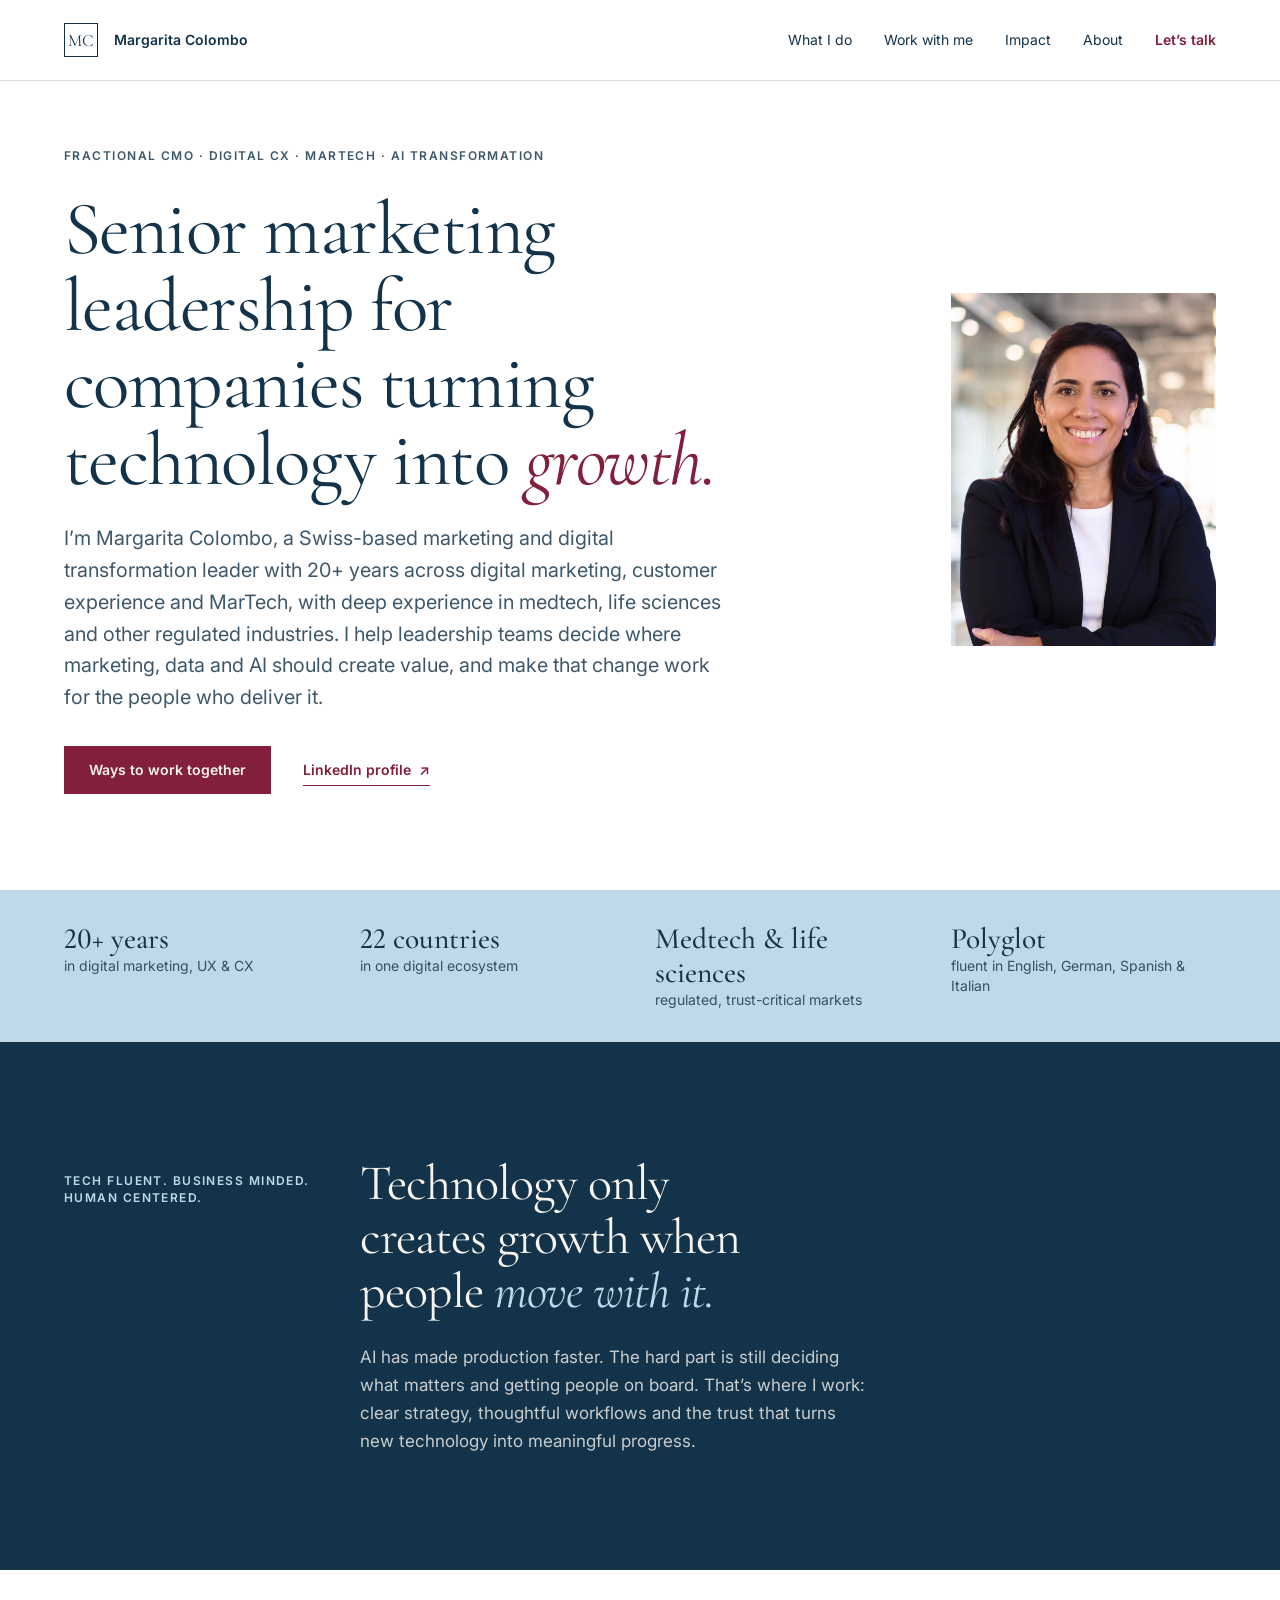
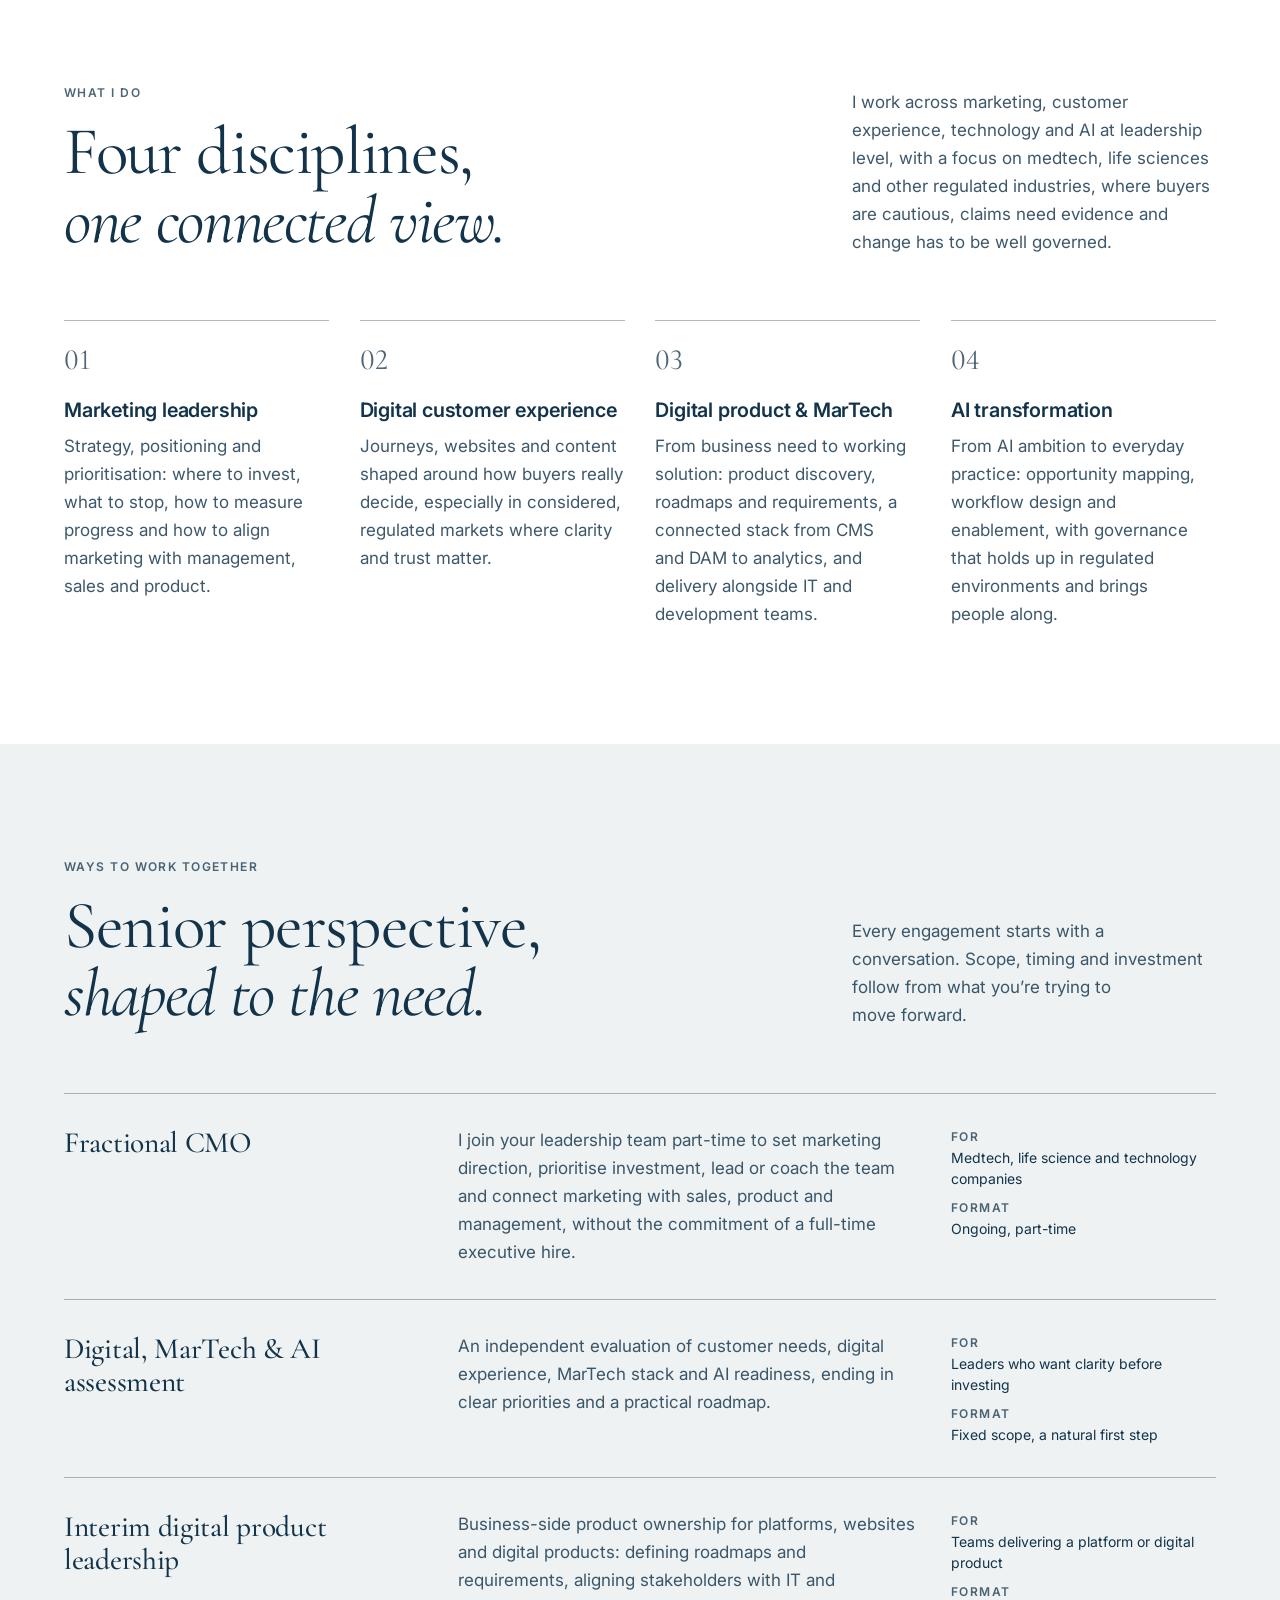
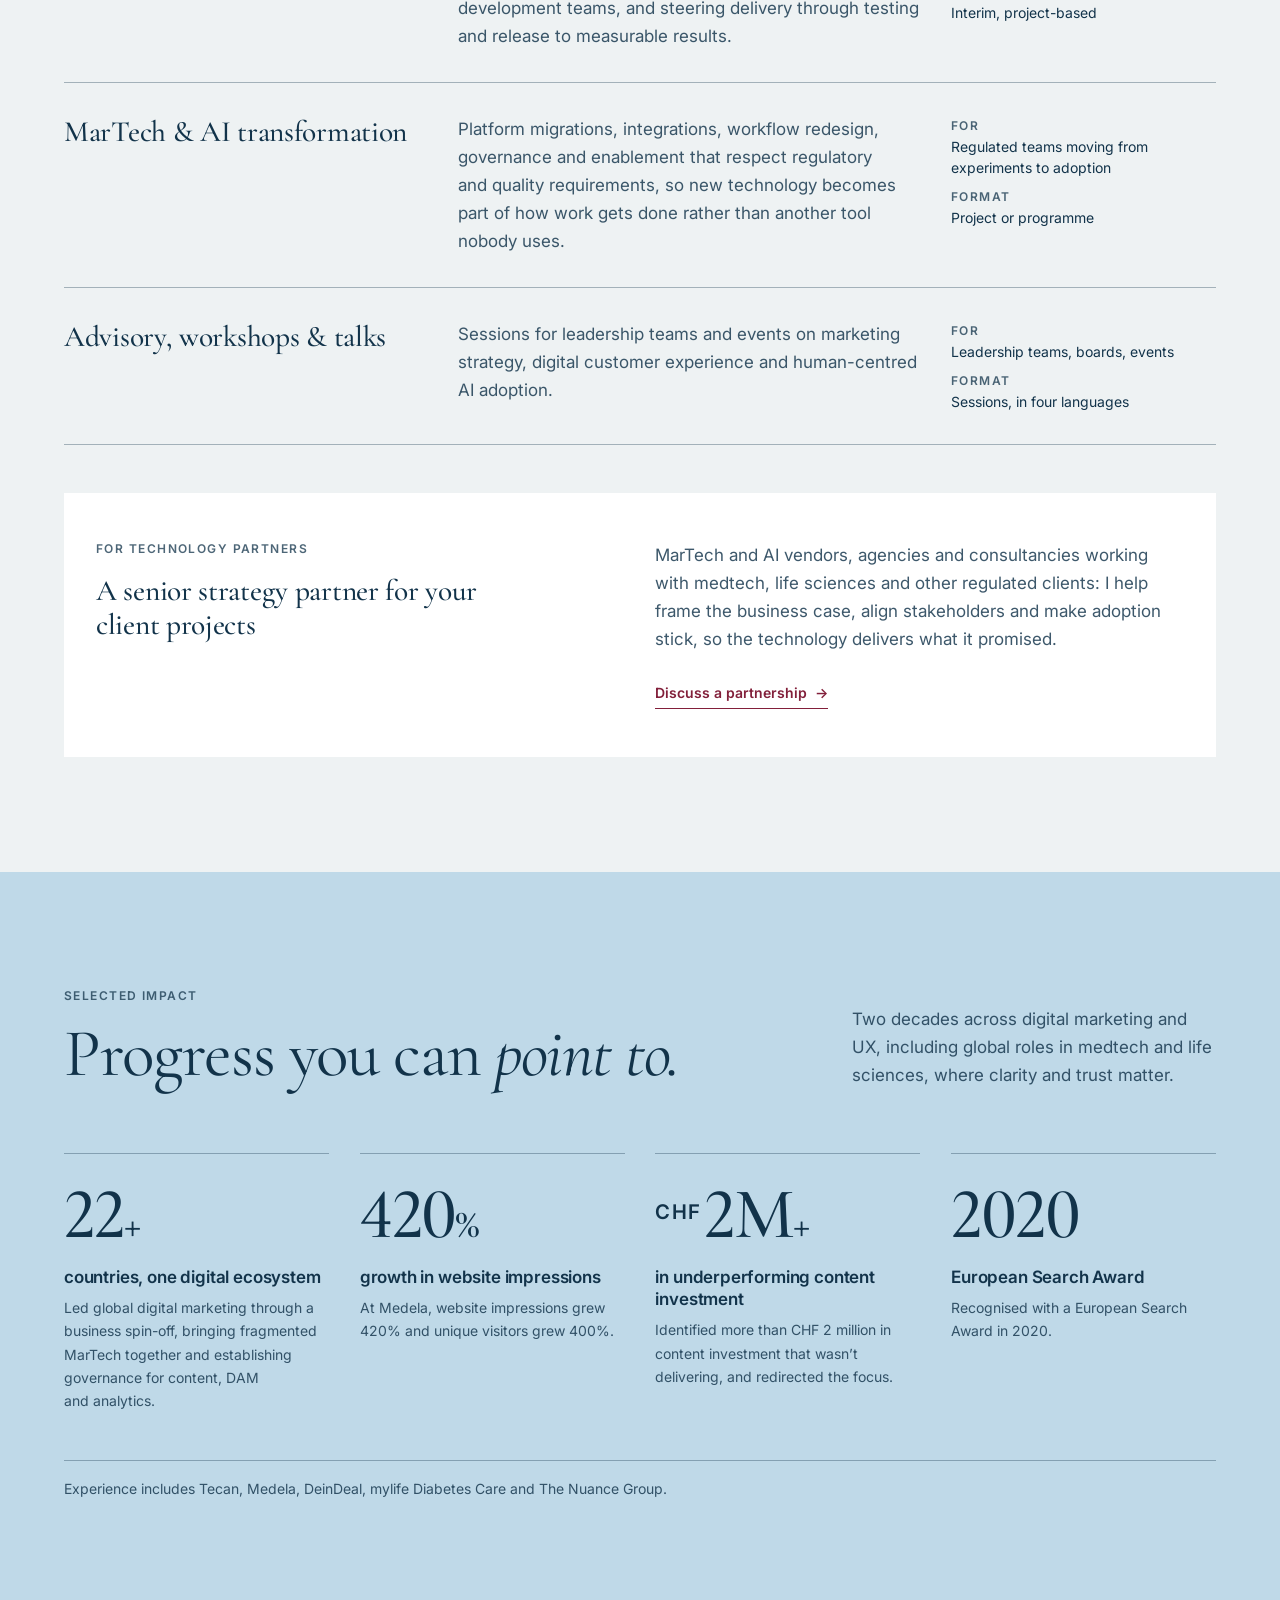
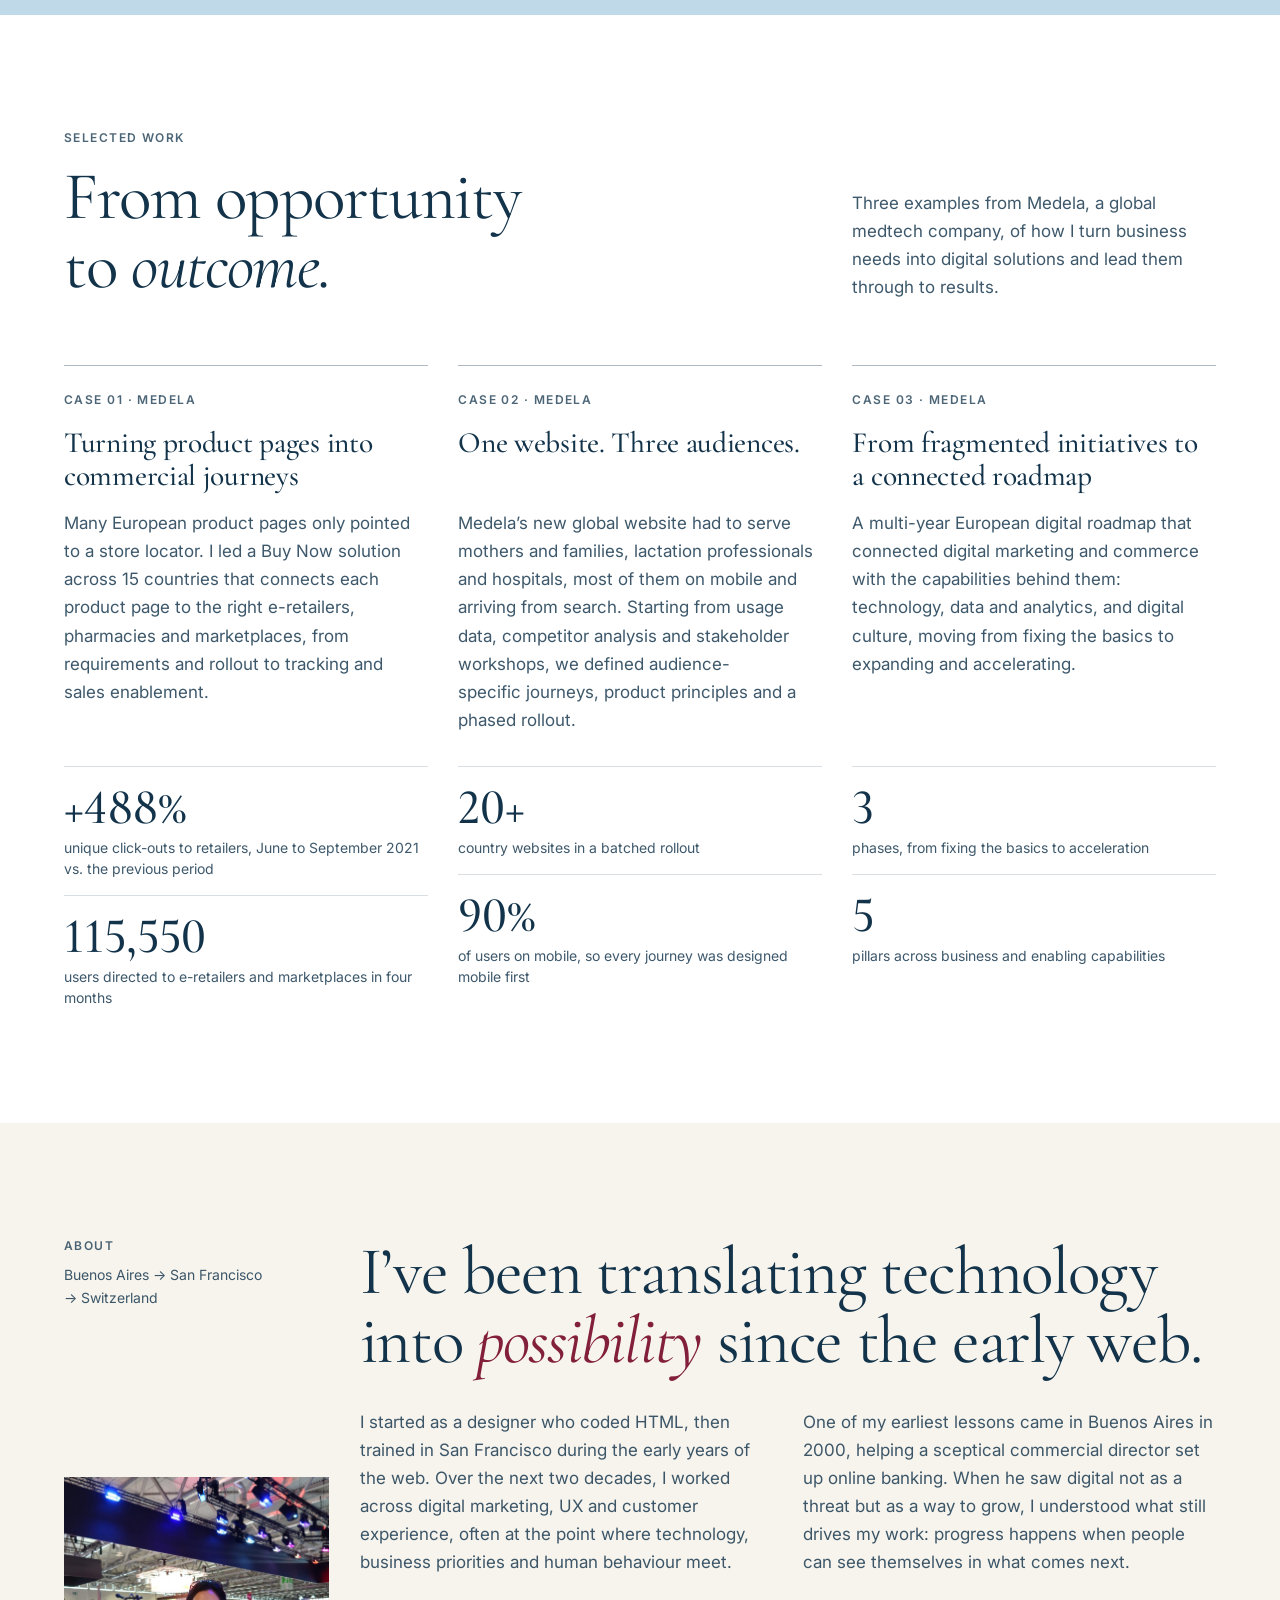
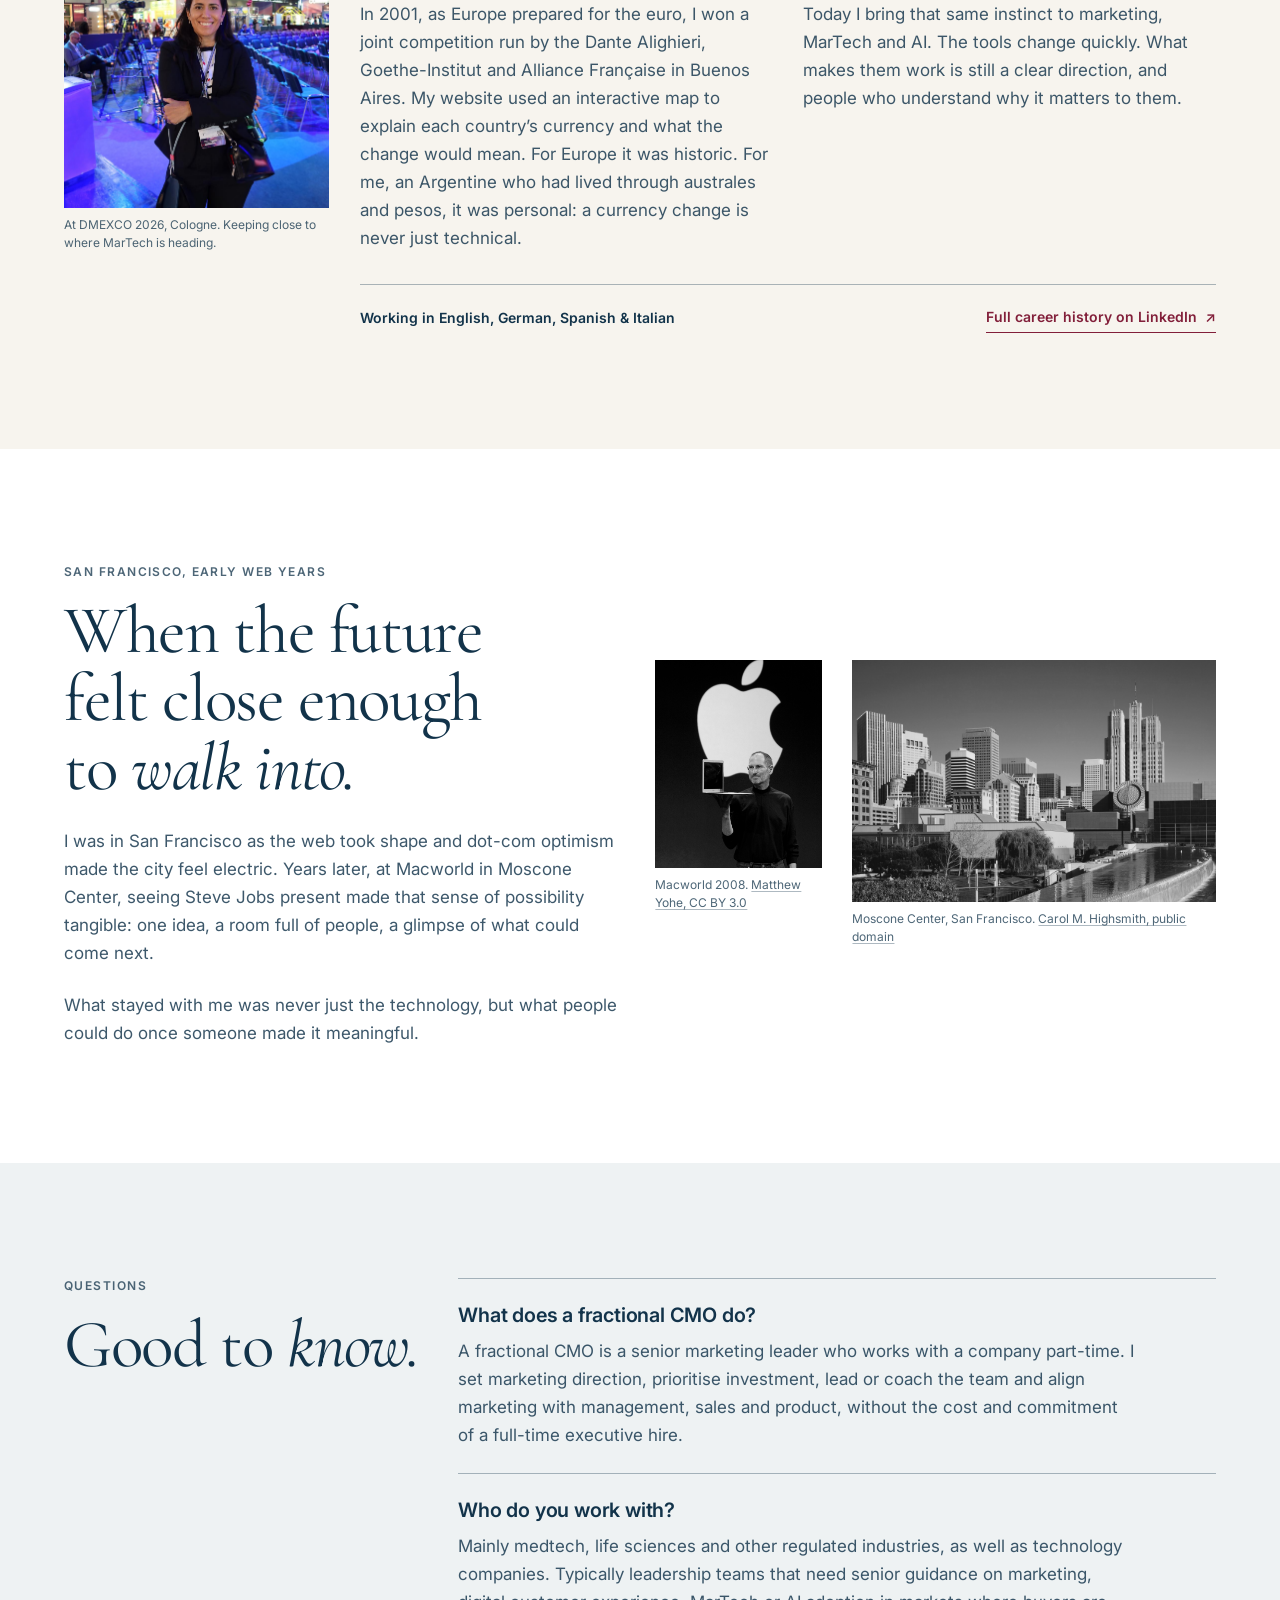
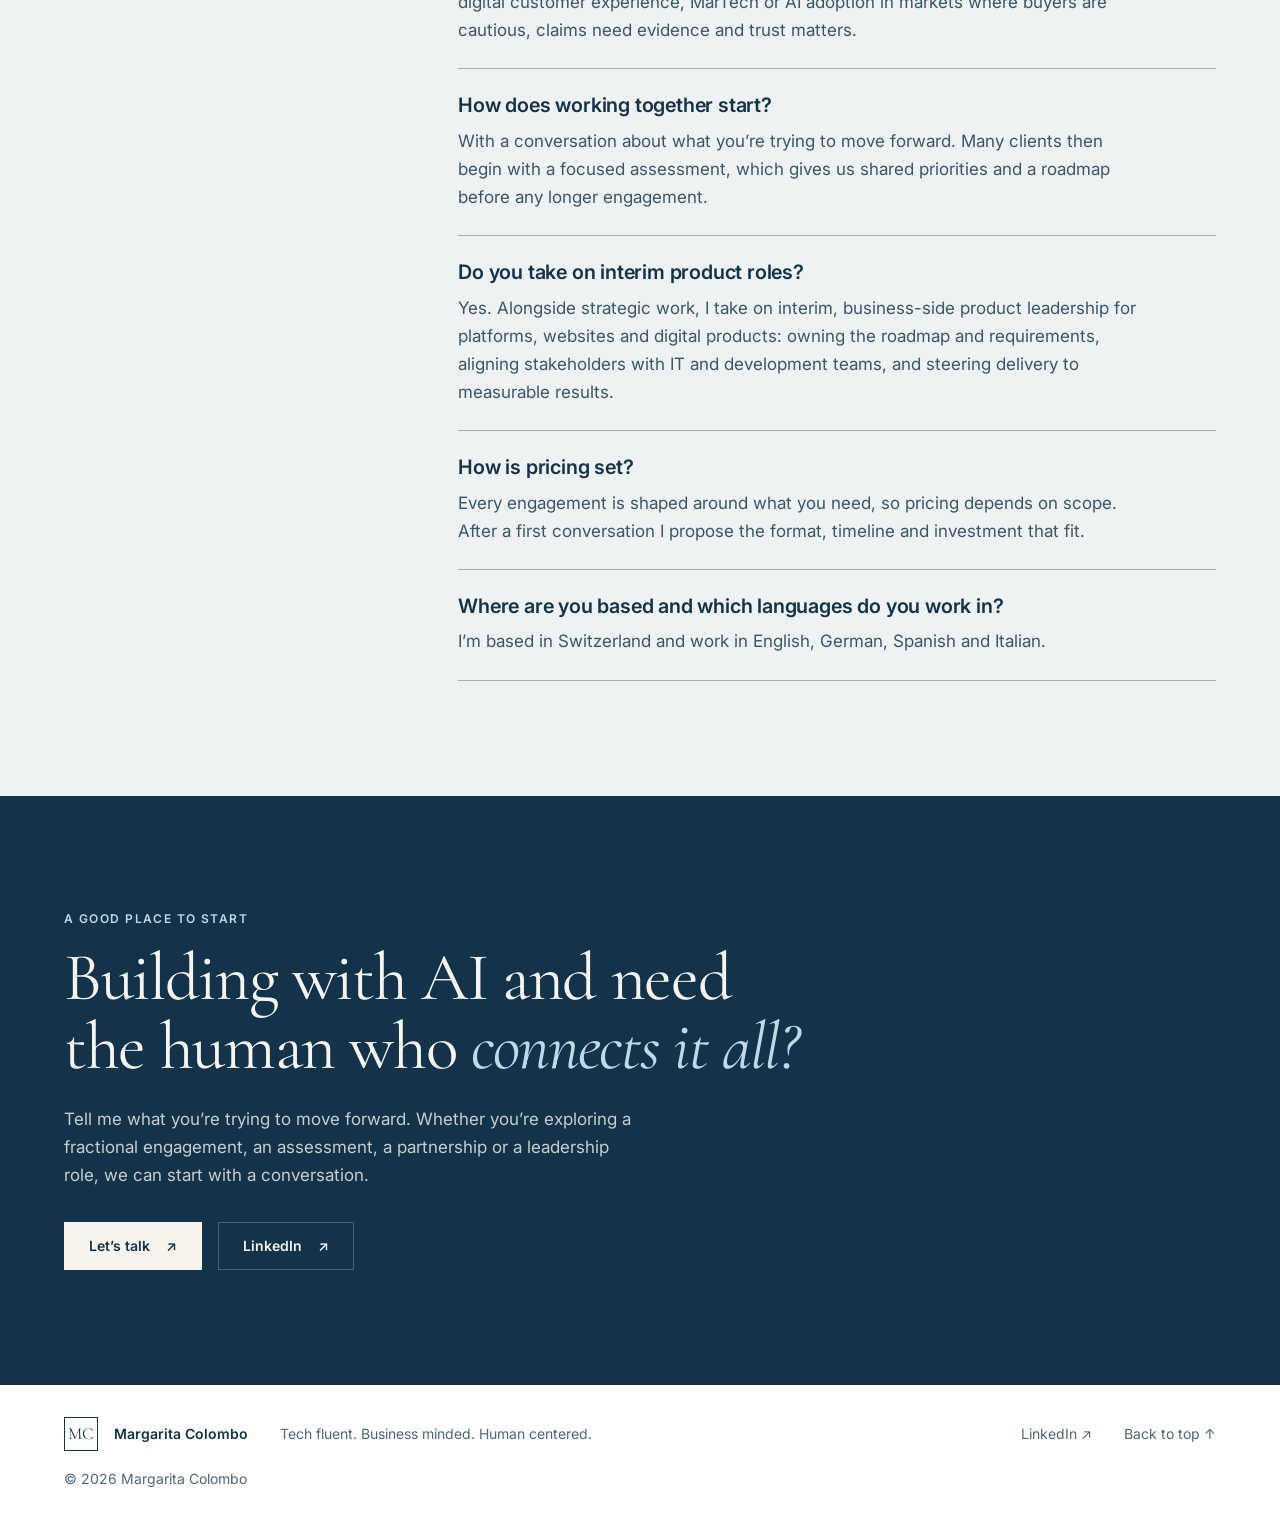
==== commit fc24a43c: "Add files via upload" ====
--- a/index.html
+++ b/index.html
@@ -8,12 +8,12 @@
       content="Margarita Colombo is a Swiss-based Fractional CMO for medtech, life sciences and other regulated industries, connecting marketing leadership, digital customer experience, MarTech and AI transformation."
     />
     <meta name="theme-color" content="#ffffff" />
-    <link rel="canonical" href="https://margaritacolombo.com/" />
+    <link rel="canonical" href="https://www.margaritacolombo.com/" />
     <link rel="icon" type="image/svg+xml" href="/favicon.svg" />
     <link rel="sitemap" type="application/xml" href="/sitemap.xml" />
     <meta property="og:type" content="profile" />
     <meta property="og:locale" content="en_US" />
-    <meta property="og:url" content="https://margaritacolombo.com/" />
+    <meta property="og:url" content="https://www.margaritacolombo.com/" />
     <meta
       property="og:title"
       content="Margarita Colombo | Fractional CMO · Digital CX, MarTech &amp; AI"
@@ -24,7 +24,7 @@
     />
     <meta
       property="og:image"
-      content="https://margaritacolombo.com/images/margarita-colombo.jpg"
+      content="https://www.margaritacolombo.com/images/margarita-colombo.jpg"
     />
     <meta property="og:image:alt" content="Portrait of Margarita Colombo" />
     <meta name="twitter:card" content="summary" />
@@ -63,10 +63,10 @@
         "@graph": [
           {
             "@type": "Person",
-            "@id": "https://margaritacolombo.com/#person",
+            "@id": "https://www.margaritacolombo.com/#person",
             "name": "Margarita Colombo",
-            "url": "https://margaritacolombo.com/",
-            "image": "https://margaritacolombo.com/images/margarita-colombo.jpg",
+            "url": "https://www.margaritacolombo.com/",
+            "image": "https://www.margaritacolombo.com/images/margarita-colombo.jpg",
             "jobTitle": "Fractional CMO",
             "description": "Marketing and digital transformation leader with 20+ years across digital marketing, customer experience, MarTech and AI adoption, specialising in medtech, life sciences and other regulated industries.",
             "address": {
@@ -86,7 +86,9 @@
               "AI adoption",
               "User experience",
               "Medtech and life sciences marketing",
-              "Marketing in regulated industries"
+              "Marketing in regulated industries",
+              "Digital product management",
+              "Product ownership"
             ],
             "knowsLanguage": ["English", "German", "Spanish", "Italian"]
           },
@@ -115,6 +117,14 @@
                 "acceptedAnswer": {
                   "@type": "Answer",
                   "text": "With a conversation about what you are trying to move forward. Many clients then begin with a focused assessment, which gives us shared priorities and a roadmap before any longer engagement."
+                }
+              },
+              {
+                "@type": "Question",
+                "name": "Do you take on interim product roles?",
+                "acceptedAnswer": {
+                  "@type": "Answer",
+                  "text": "Yes. Alongside strategic work, I take on interim, business-side product leadership for platforms, websites and digital products: owning the roadmap and requirements, aligning stakeholders with IT and development teams, and steering delivery to measurable results."
                 }
               },
               {
@@ -272,11 +282,11 @@
             </li>
             <li class="discipline">
               <span class="discipline__number" aria-hidden="true">03</span>
-              <h3>MarTech</h3>
-              <p>
-                Direction and governance for the stack, from CMS and DAM to
-                analytics and automation, chosen and connected so teams
-                actually use it, with the controls regulated content needs.
+              <h3>Digital product &amp; MarTech</h3>
+              <p>
+                From business need to working solution: product discovery,
+                roadmaps and requirements, a connected stack from CMS and DAM
+                to analytics, and delivery alongside IT and development teams.
               </p>
             </li>
             <li class="discipline">
@@ -320,9 +330,9 @@
               </dl>
             </article>
             <article class="offer">
-              <h3 class="offer__title">Marketing, MarTech &amp; AI assessment</h3>
+              <h3 class="offer__title">Digital, MarTech &amp; AI assessment</h3>
               <p class="offer__text">
-                An independent evaluation of your marketing, digital customer
+                An independent evaluation of customer needs, digital
                 experience, MarTech stack and AI readiness, ending in clear
                 priorities and a practical roadmap.
               </p>
@@ -332,16 +342,29 @@
               </dl>
             </article>
             <article class="offer">
-              <h3 class="offer__title">AI transformation programme</h3>
+              <h3 class="offer__title">Interim digital product leadership</h3>
               <p class="offer__text">
-                Opportunity mapping, workflow redesign, governance and
-                enablement that respects regulatory and quality requirements,
-                so AI becomes part of how work gets done rather than another
-                tool nobody uses.
+                Business-side product ownership for platforms, websites and
+                digital products: defining roadmaps and requirements, aligning
+                stakeholders with IT and development teams, and steering
+                delivery through testing and release to measurable results.
+              </p>
+              <dl class="offer__meta">
+                <div><dt>For</dt><dd>Teams delivering a platform or digital product</dd></div>
+                <div><dt>Format</dt><dd>Interim, project-based</dd></div>
+              </dl>
+            </article>
+            <article class="offer">
+              <h3 class="offer__title">MarTech &amp; AI transformation</h3>
+              <p class="offer__text">
+                Platform migrations, integrations, workflow redesign,
+                governance and enablement that respect regulatory and quality
+                requirements, so new technology becomes part of how work gets
+                done rather than another tool nobody uses.
               </p>
               <dl class="offer__meta">
                 <div><dt>For</dt><dd>Regulated teams moving from experiments to adoption</dd></div>
-                <div><dt>Format</dt><dd>Project or pilot</dd></div>
+                <div><dt>Format</dt><dd>Project or programme</dd></div>
               </dl>
             </article>
             <article class="offer">
@@ -428,6 +451,68 @@
             Experience includes Tecan, Medela, DeinDeal, mylife Diabetes Care
             and The Nuance Group.
           </p>
+        </div>
+      </section>
+
+      <section class="section" id="cases" aria-labelledby="cases-title">
+        <div class="shell">
+          <div class="grid section-head">
+            <div class="section-head__title">
+              <p class="eyebrow">Selected work</p>
+              <h2 id="cases-title">From opportunity to <em>outcome.</em></h2>
+            </div>
+            <p class="section-head__aside">
+              Three examples from Medela, a global medtech company, of how I
+              turn business needs into digital solutions and lead them through
+              to results.
+            </p>
+          </div>
+          <div class="cases">
+            <article class="case">
+              <p class="case__label">Case 01 · Medela</p>
+              <h3 class="case__title">Turning product pages into commercial journeys</h3>
+              <p class="case__text">
+                Many European product pages only pointed to a store locator. I
+                led a Buy Now solution across 15 countries that connects each
+                product page to the right e-retailers, pharmacies and
+                marketplaces, from requirements and rollout to tracking and
+                sales enablement.
+              </p>
+              <dl class="case__results">
+                <div><dt>+488%</dt><dd>unique click-outs to retailers, June to September 2021 vs. the previous period</dd></div>
+                <div><dt>115,550</dt><dd>users directed to e-retailers and marketplaces in four months</dd></div>
+              </dl>
+            </article>
+            <article class="case">
+              <p class="case__label">Case 02 · Medela</p>
+              <h3 class="case__title">One website. Three audiences.</h3>
+              <p class="case__text">
+                Medela’s new global website had to serve mothers and families,
+                lactation professionals and hospitals, most of them on mobile
+                and arriving from search. Starting from usage data, competitor
+                analysis and stakeholder workshops, we defined audience-specific
+                journeys, product principles and a phased rollout.
+              </p>
+              <dl class="case__results">
+                <div><dt>20+</dt><dd>country websites in a batched rollout</dd></div>
+                <div><dt>90%</dt><dd>of users on mobile, so every journey was designed mobile first</dd></div>
+              </dl>
+            </article>
+            <article class="case">
+              <p class="case__label">Case 03 · Medela</p>
+              <h3 class="case__title">From fragmented initiatives to a connected roadmap</h3>
+              <p class="case__text">
+                A multi-year European digital roadmap that connected digital
+                marketing and commerce with the capabilities behind them:
+                technology, data and analytics, and digital culture, moving
+                from fixing the basics to expanding and accelerating.
+              </p>
+              <dl class="case__results">
+                <div><dt>3</dt><dd>phases, from fixing the basics to acceleration</dd></div>
+                <div><dt>5</dt><dd>pillars across business and enabling capabilities</dd></div>
+              </dl>
+            </article>
+          </div>
         </div>
       </section>
 
@@ -577,6 +662,16 @@
                 Many clients then begin with a focused assessment, which gives
                 us shared priorities and a roadmap before any longer
                 engagement.
+              </p>
+            </div>
+            <div class="faq__item">
+              <h3>Do you take on interim product roles?</h3>
+              <p>
+                Yes. Alongside strategic work, I take on interim, business-side
+                product leadership for platforms, websites and digital
+                products: owning the roadmap and requirements, aligning
+                stakeholders with IT and development teams, and steering
+                delivery to measurable results.
               </p>
             </div>
             <div class="faq__item">
--- a/styles.css
+++ b/styles.css
@@ -584,6 +584,7 @@
 
 .offer__meta {
   display: grid;
+  align-content: start;
   gap: var(--space-2);
   font-size: var(--text-sm);
   line-height: 1.5;
@@ -690,6 +691,71 @@
   border-top: 1px solid var(--rule-strong);
   color: var(--ink-muted);
   font-size: var(--text-sm);
+}
+
+/* ==========================================================================
+   Selected work
+   ========================================================================== */
+
+.cases {
+  display: grid;
+  grid-template-columns: minmax(0, 1fr);
+  gap: var(--space-6) var(--grid-gap);
+}
+
+.case {
+  display: flex;
+  padding-top: var(--space-4);
+  flex-direction: column;
+  gap: var(--space-3);
+  border-top: 1px solid var(--rule-strong);
+}
+
+.case__label {
+  color: var(--ink-subtle);
+  font-size: var(--text-xs);
+  font-weight: 600;
+  letter-spacing: var(--tracking-label);
+  text-transform: uppercase;
+}
+
+.case__title {
+  font-family: var(--font-display);
+  font-size: var(--text-xl);
+  font-weight: 500;
+  letter-spacing: -0.01em;
+  line-height: 1.15;
+}
+
+.case__text {
+  color: var(--ink-muted);
+}
+
+.case__results {
+  display: grid;
+  align-content: start;
+  padding-top: var(--space-3);
+  gap: var(--space-3);
+}
+
+.case__results div {
+  padding-top: var(--space-3);
+  border-top: 1px solid var(--rule);
+}
+
+.case__results dt {
+  font-family: var(--font-display);
+  font-size: var(--text-2xl);
+  font-variant-numeric: lining-nums;
+  font-weight: 500;
+  line-height: 1;
+}
+
+.case__results dd {
+  margin-top: var(--space-1);
+  color: var(--ink-muted);
+  font-size: var(--text-sm);
+  line-height: 1.5;
 }
 
 /* ==========================================================================
@@ -1040,6 +1106,19 @@
     grid-template-columns: repeat(4, minmax(0, 1fr));
   }
 
+  .cases {
+    grid-template-columns: repeat(3, minmax(0, 1fr));
+    row-gap: 0;
+  }
+
+  /* Subgrid keeps titles, text and results aligned across the three cases */
+  .case {
+    display: grid;
+    grid-row: span 4;
+    grid-template-rows: subgrid;
+    row-gap: var(--space-3);
+  }
+
   .offer {
     grid-template-columns: repeat(12, minmax(0, 1fr));
     column-gap: var(--grid-gap);
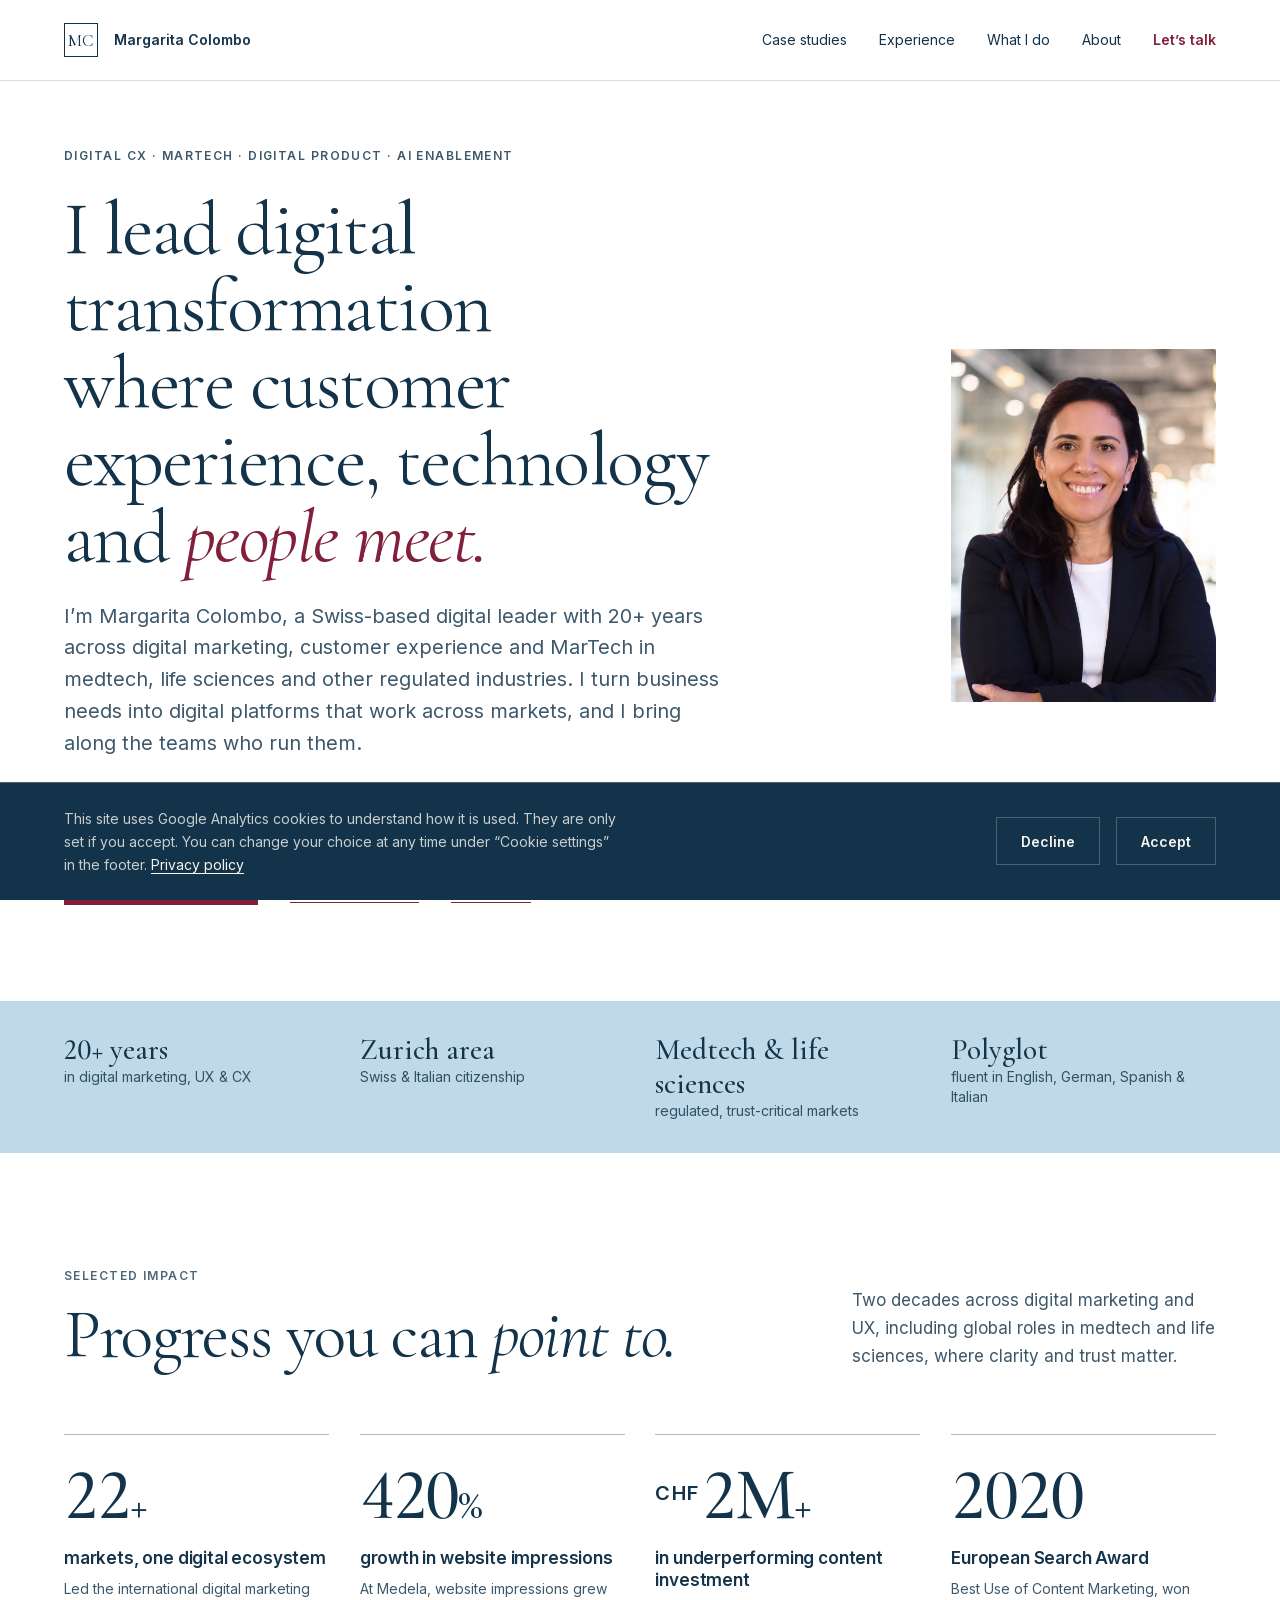
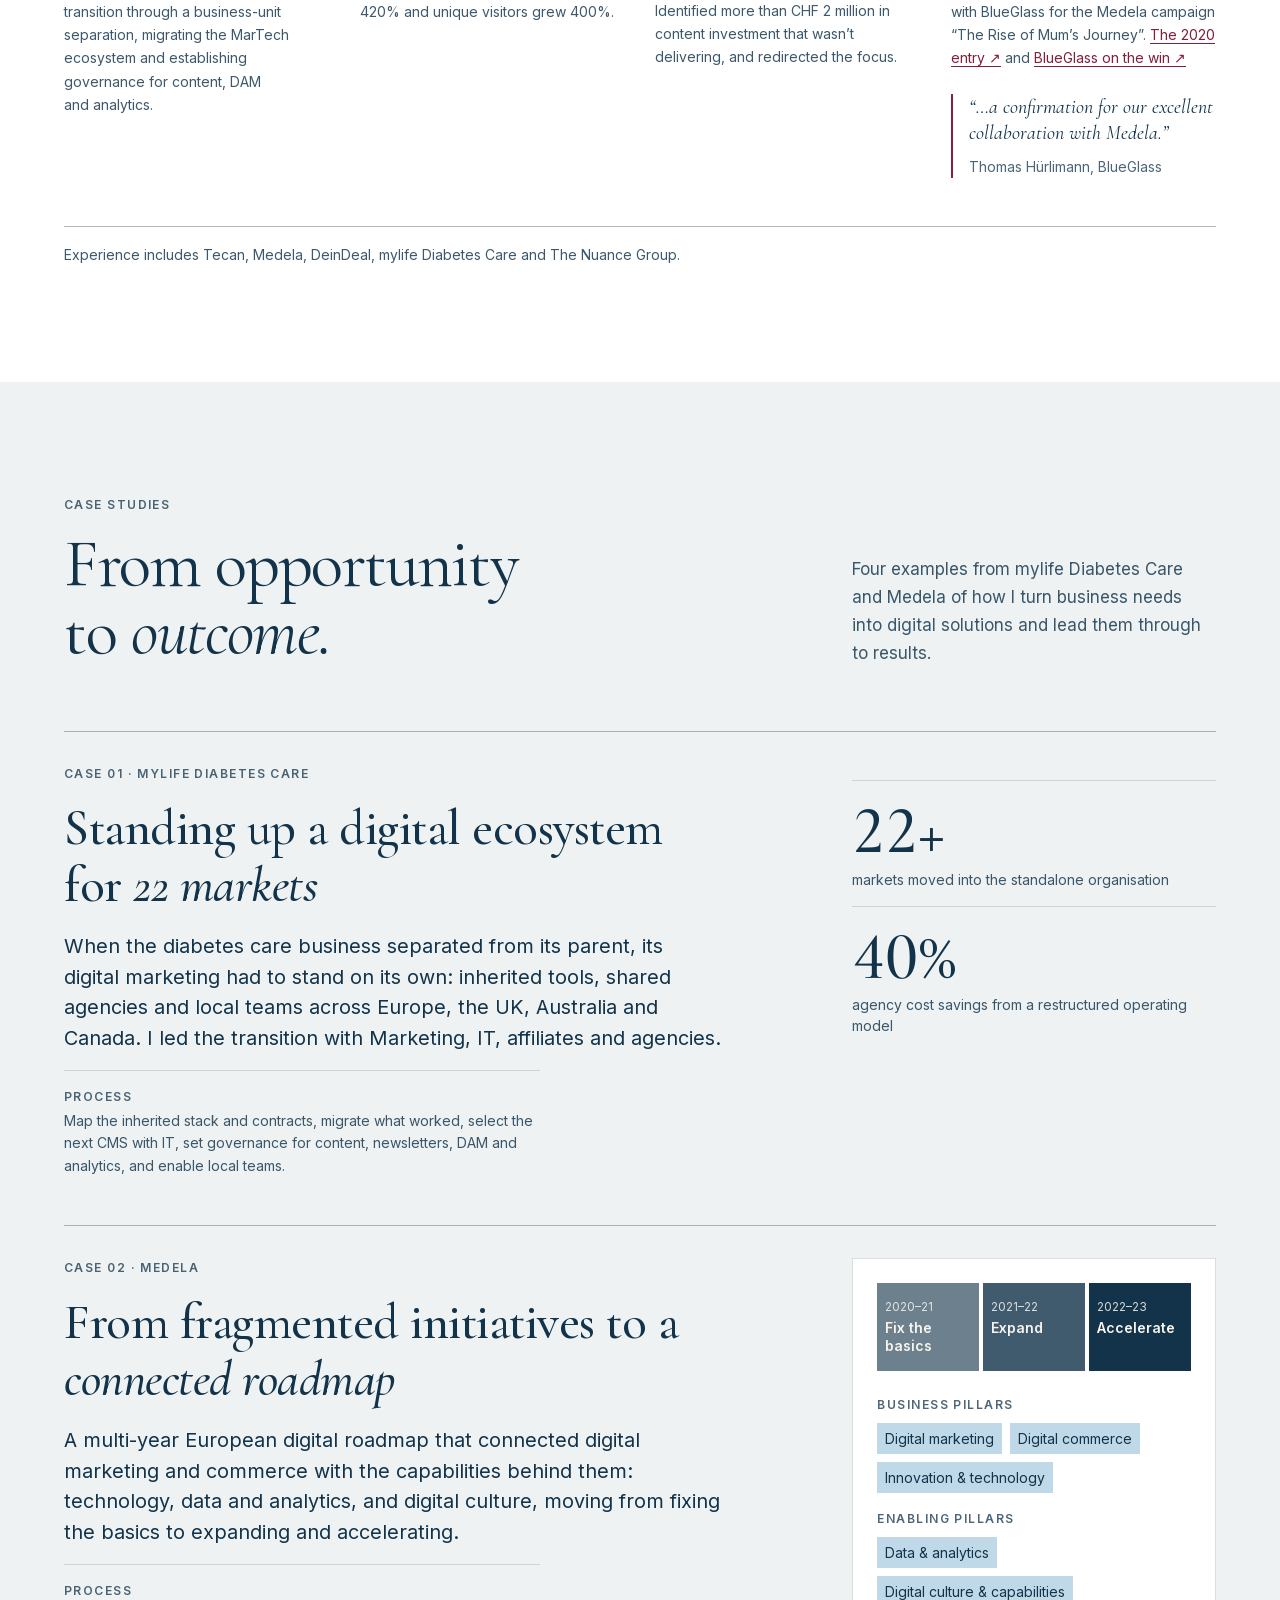
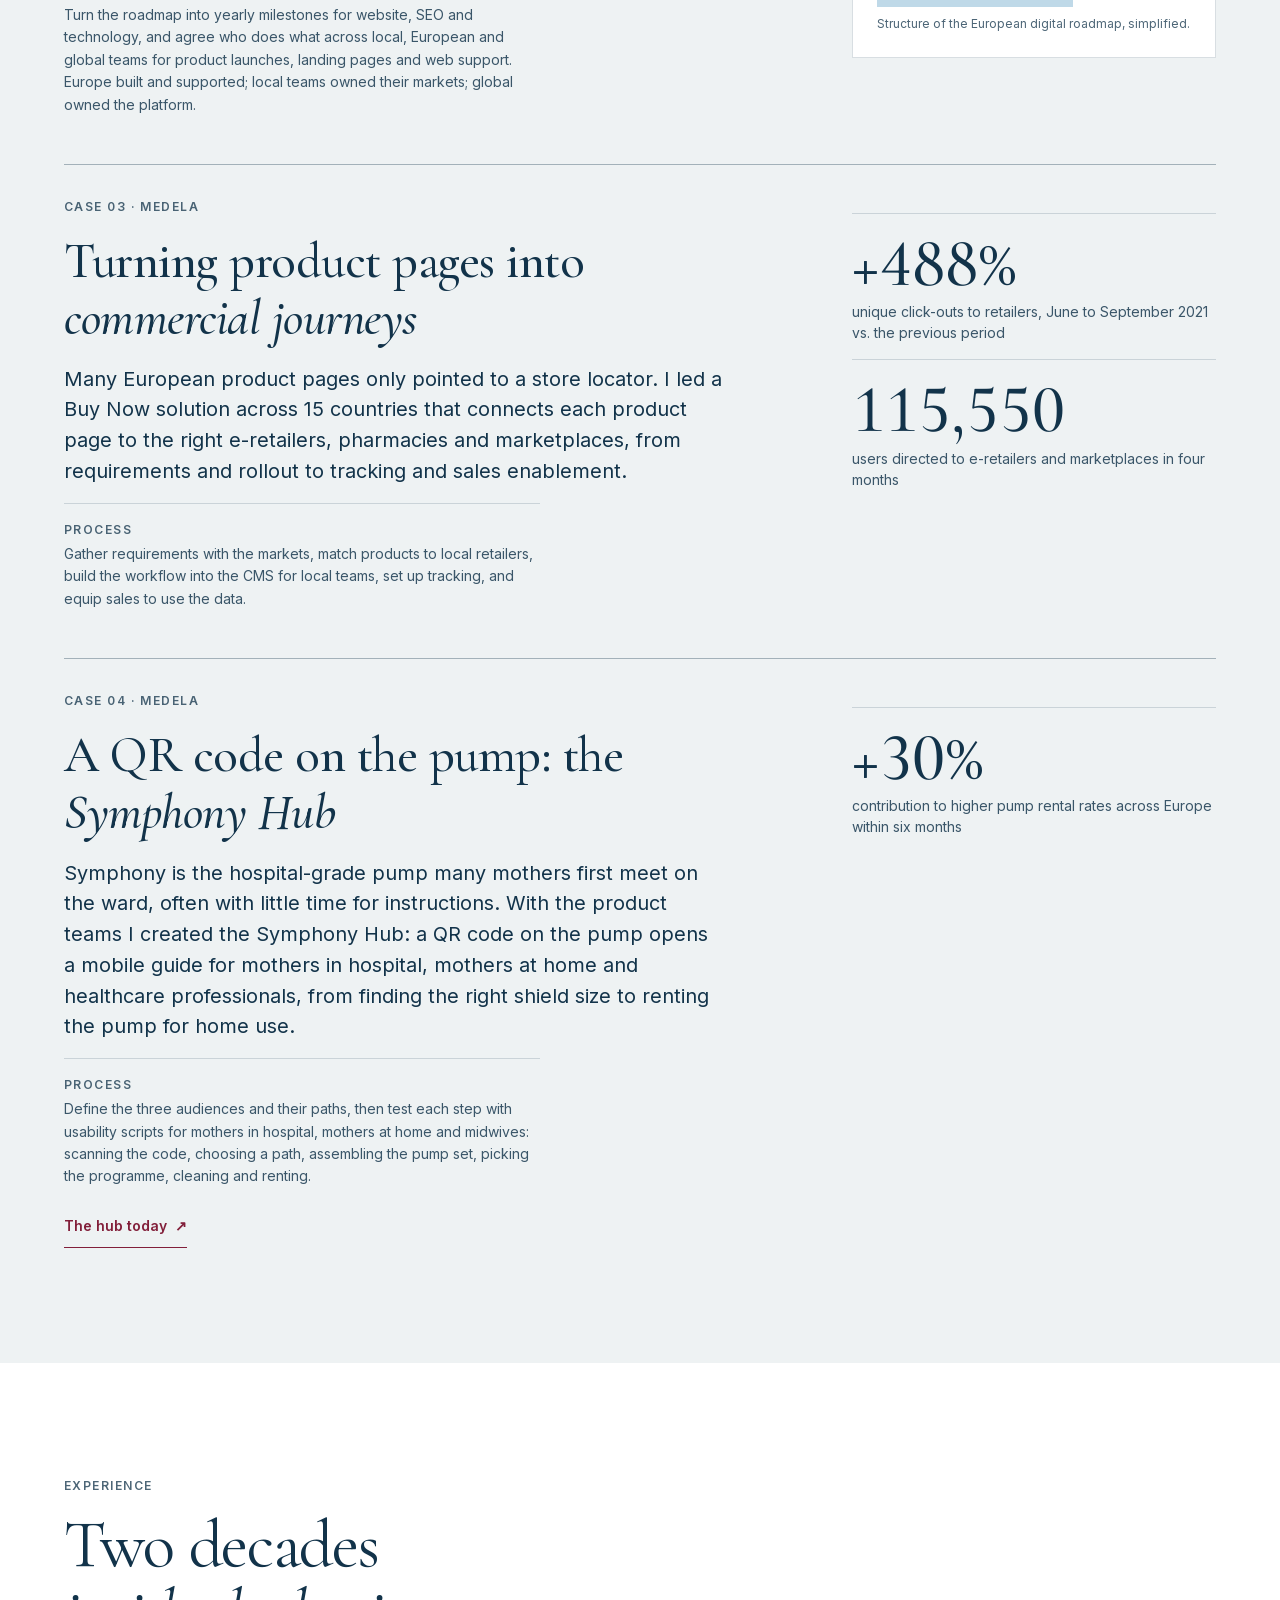
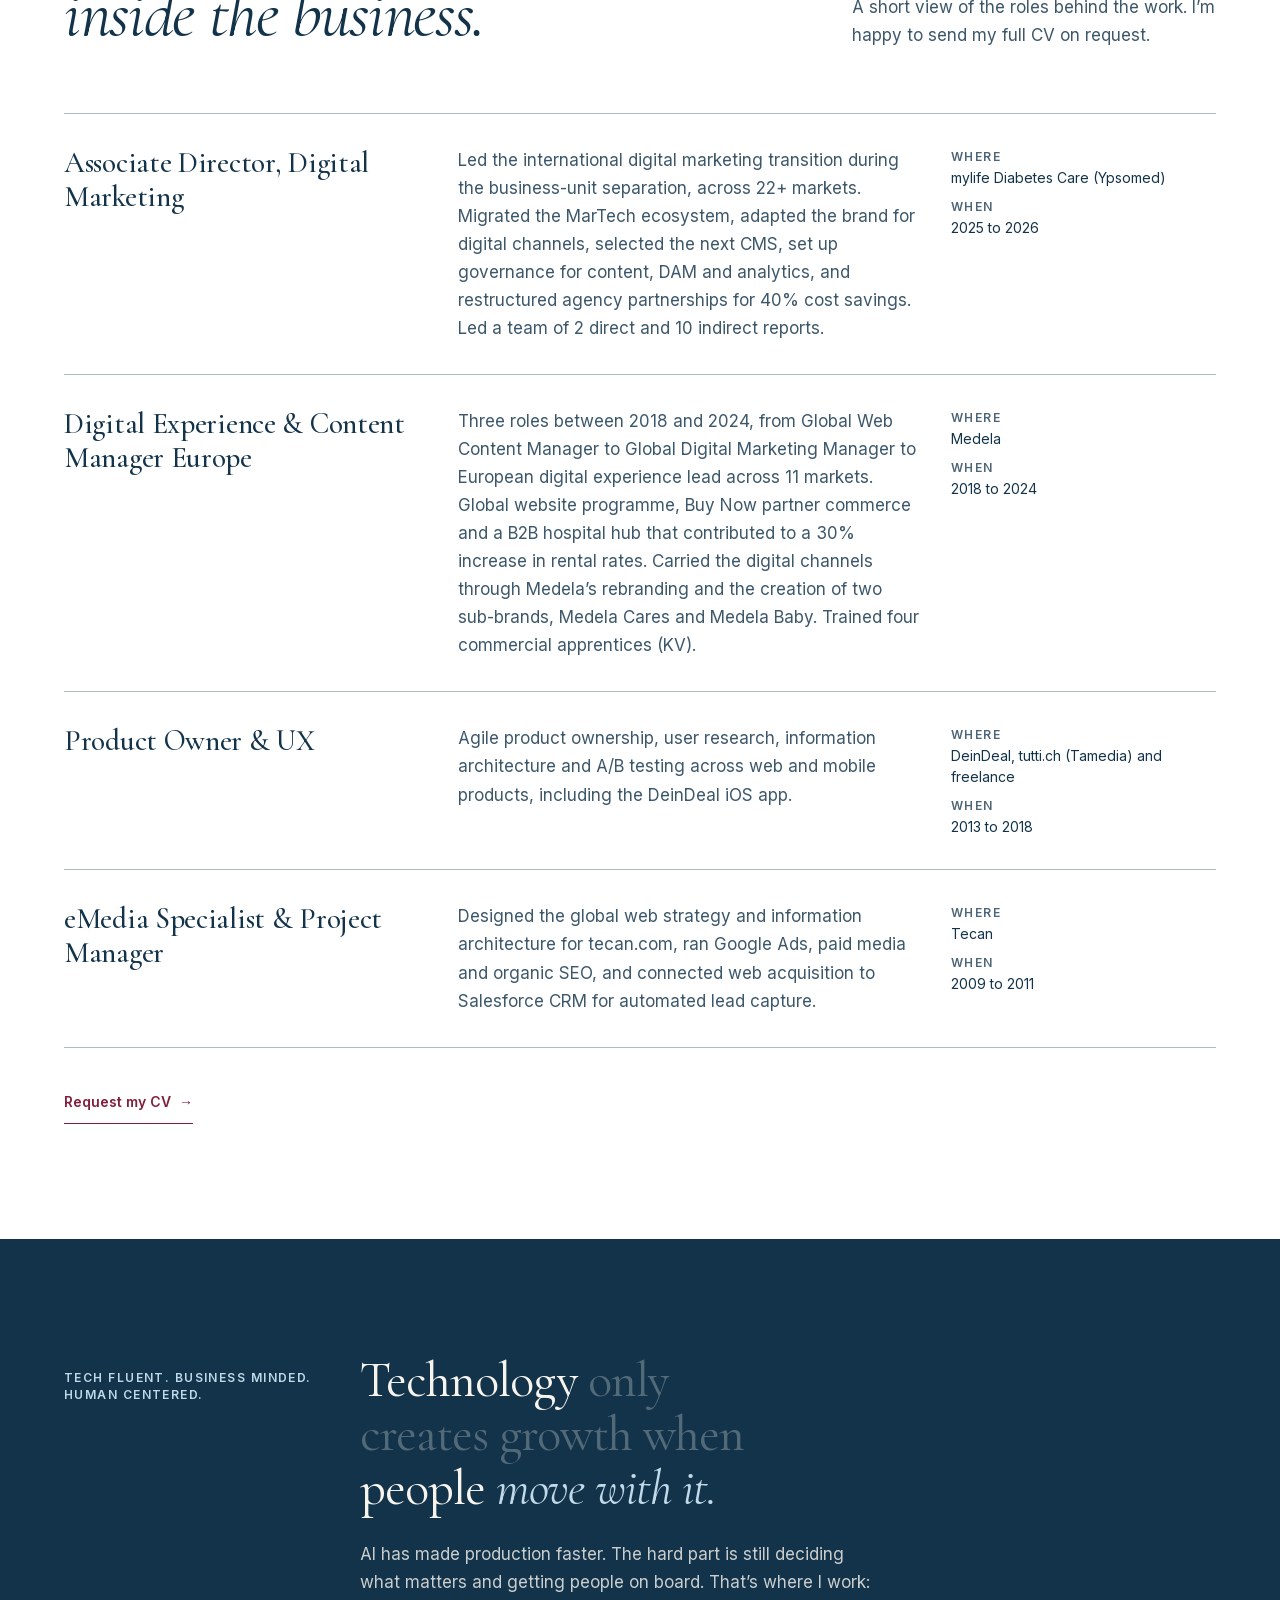
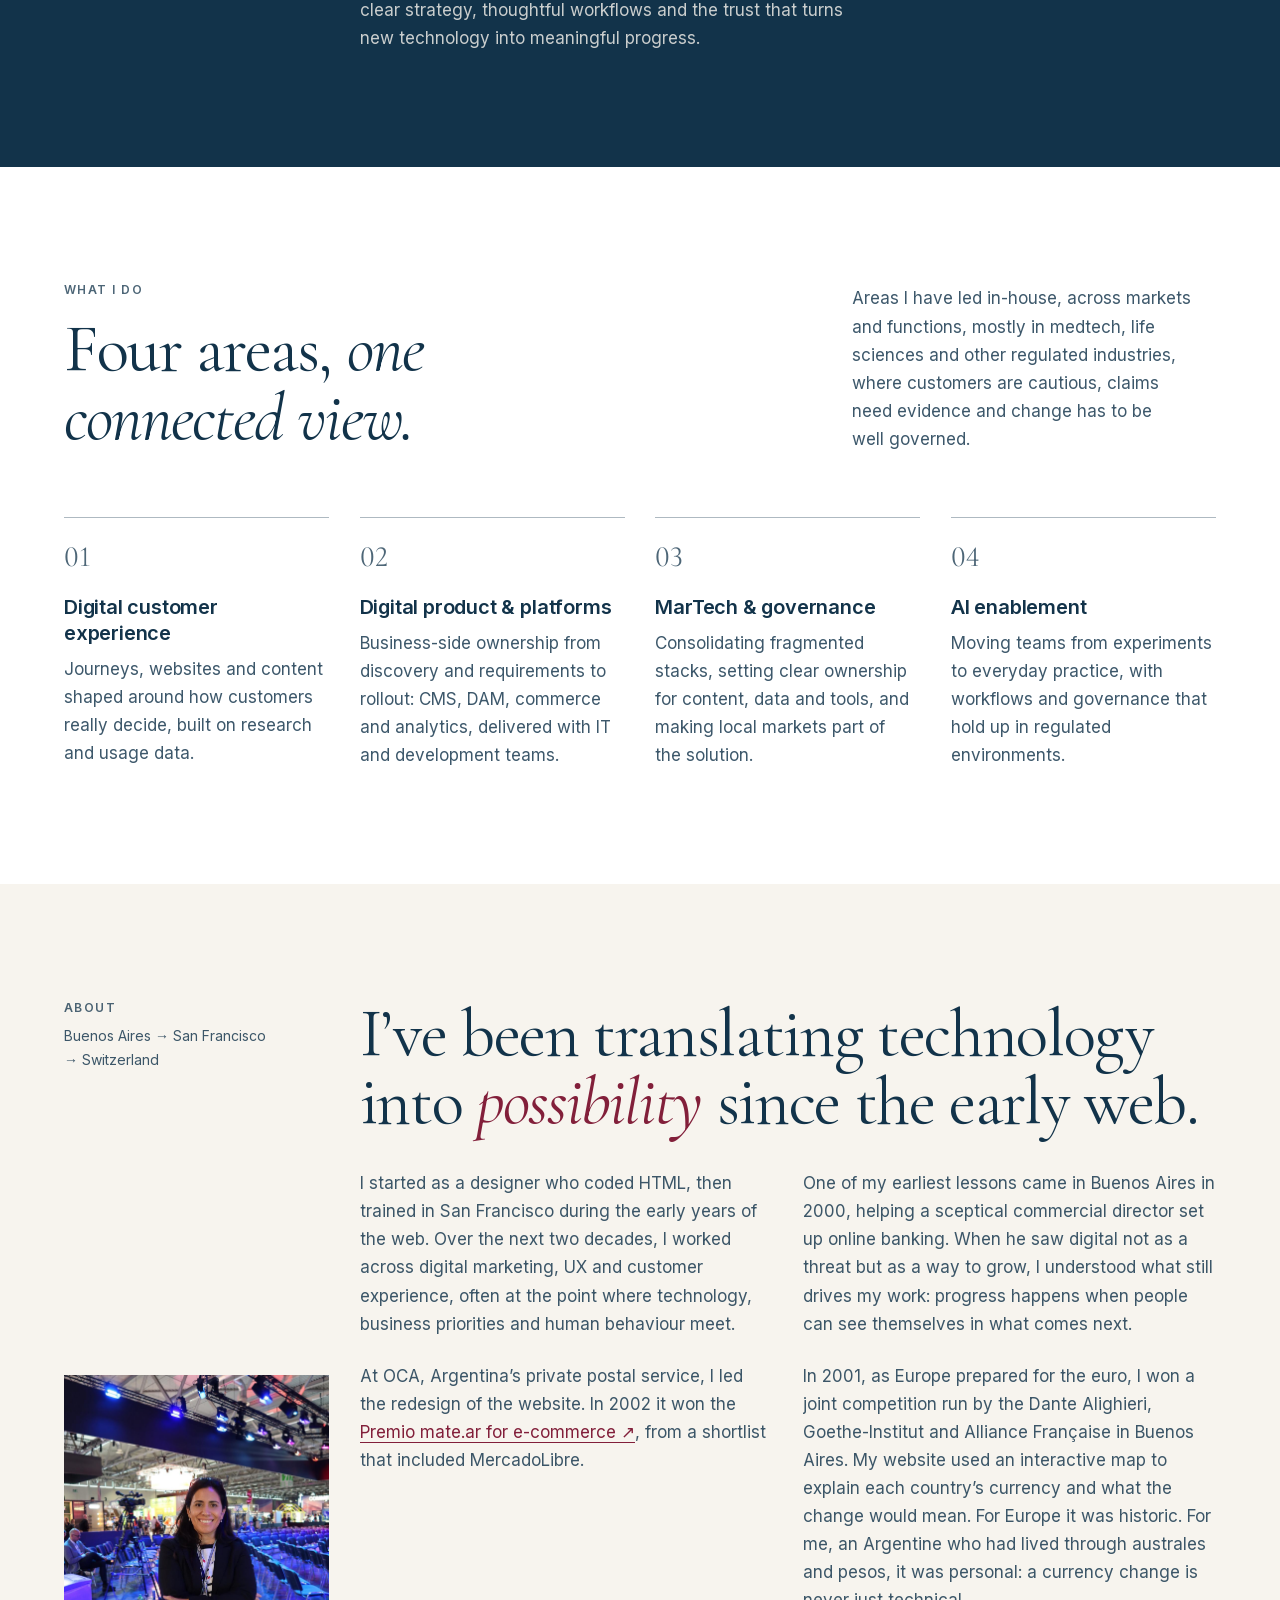
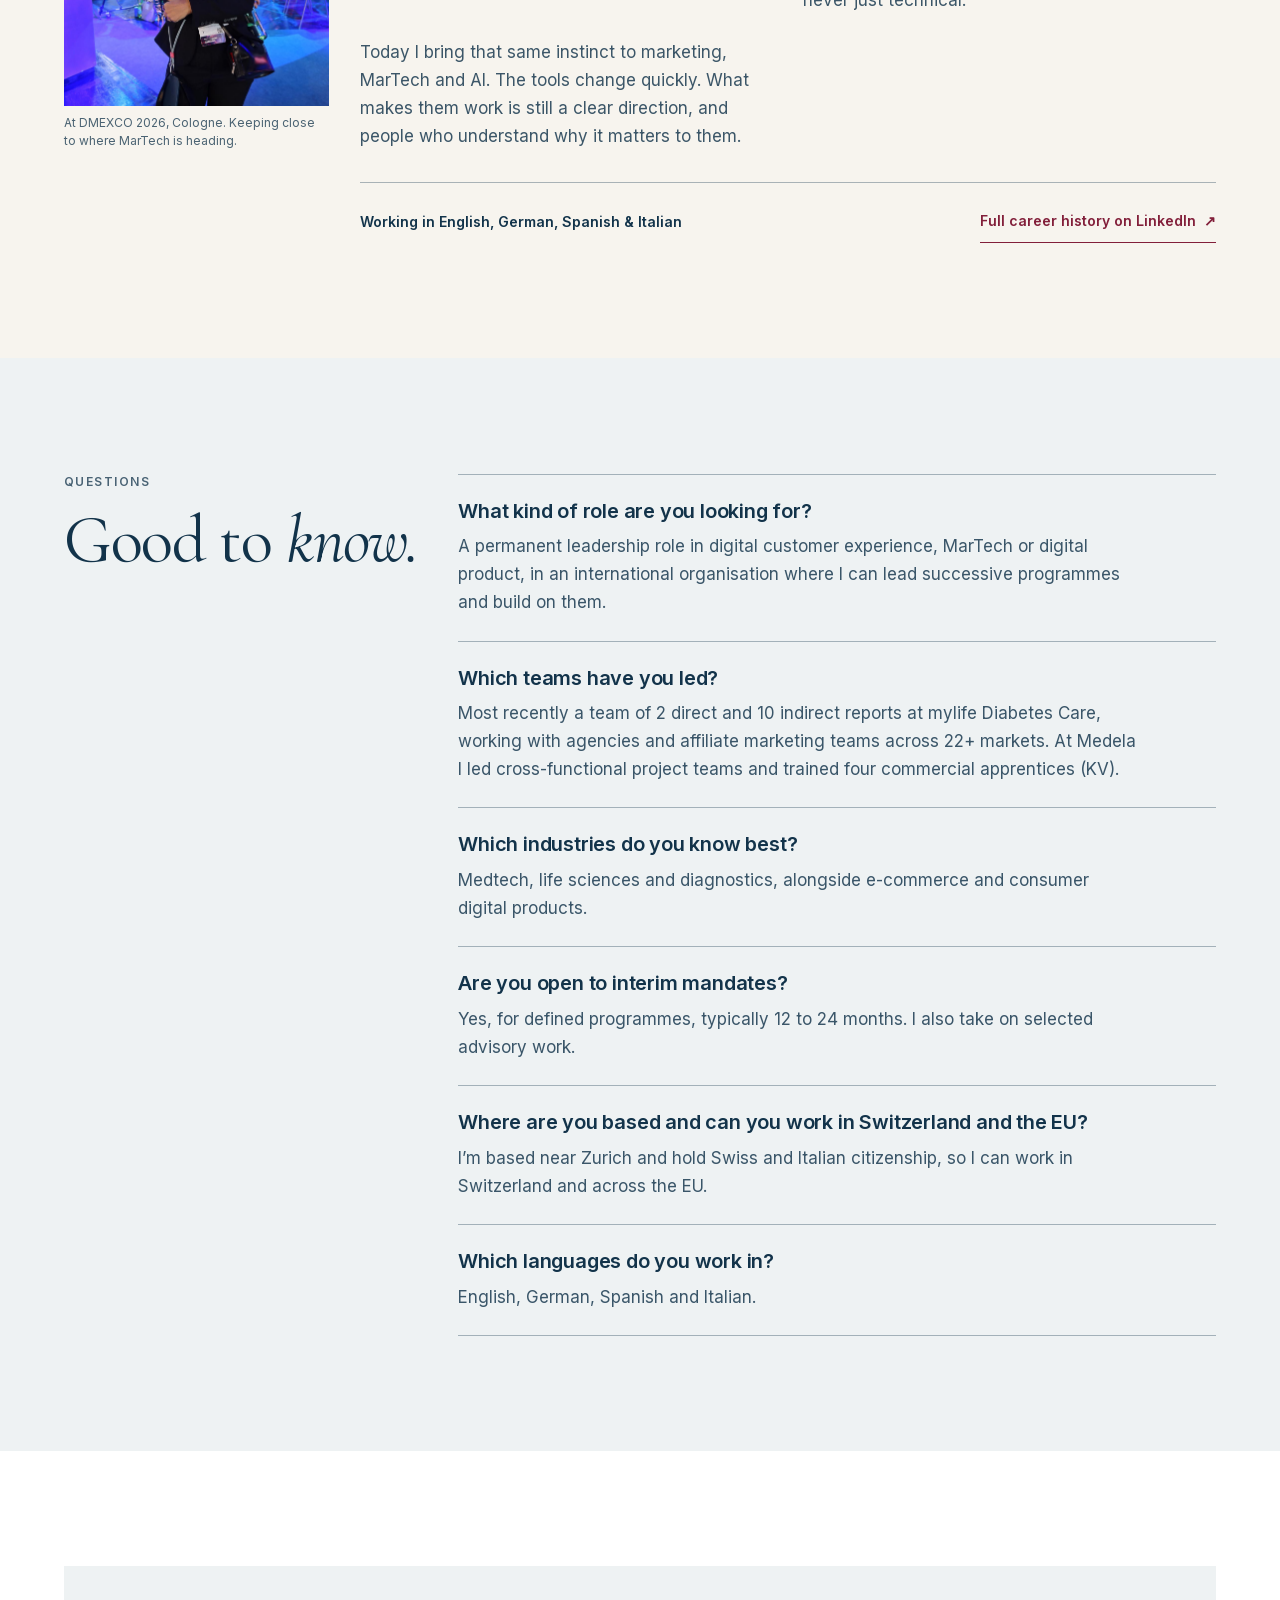
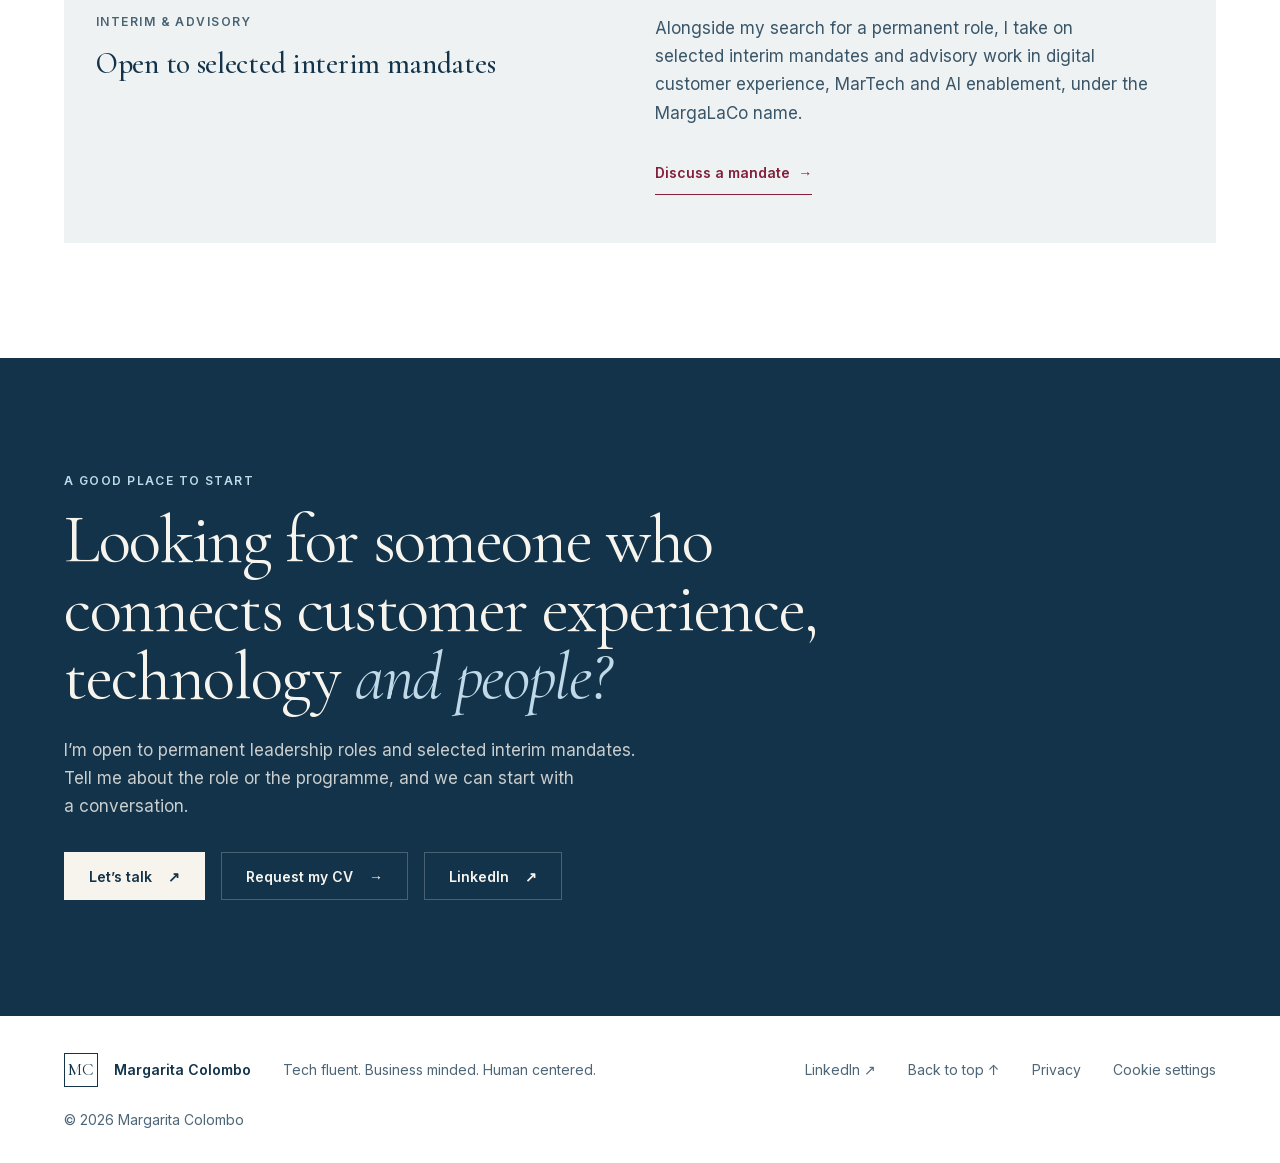
==== commit 2da94044: "Add files via upload Update site: permanent-role positioning, case studies, cookie consent" ====
--- a/index.html
+++ b/index.html
@@ -5,7 +5,7 @@
     <meta name="viewport" content="width=device-width, initial-scale=1" />
     <meta
       name="description"
-      content="Margarita Colombo is a Swiss-based Fractional CMO for medtech, life sciences and other regulated industries, connecting marketing leadership, digital customer experience, MarTech and AI transformation."
+      content="Margarita Colombo is a Swiss-based digital CX and MarTech transformation leader with 20+ years in medtech, life sciences and other regulated industries. Open to permanent leadership roles."
     />
     <meta name="theme-color" content="#ffffff" />
     <link rel="canonical" href="https://www.margaritacolombo.com/" />
@@ -16,11 +16,11 @@
     <meta property="og:url" content="https://www.margaritacolombo.com/" />
     <meta
       property="og:title"
-      content="Margarita Colombo | Fractional CMO · Digital CX, MarTech &amp; AI"
+      content="Margarita Colombo | Digital CX &amp; MarTech Transformation Leader"
     />
     <meta
       property="og:description"
-      content="Senior marketing leadership for medtech, life sciences and technology companies turning technology into growth."
+      content="Digital CX and MarTech transformation leader with 20+ years in medtech and life sciences. Open to permanent leadership roles."
     />
     <meta
       property="og:image"
@@ -30,31 +30,13 @@
     <meta name="twitter:card" content="summary" />
     <meta
       name="twitter:title"
-      content="Margarita Colombo | Fractional CMO · Digital CX, MarTech &amp; AI"
+      content="Margarita Colombo | Digital CX &amp; MarTech Transformation Leader"
     />
     <meta
       name="twitter:description"
-      content="Senior marketing leadership for medtech, life sciences and technology companies turning technology into growth."
+      content="Digital CX and MarTech transformation leader with 20+ years in medtech and life sciences. Open to permanent leadership roles."
     />
-    <title>Margarita Colombo | Fractional CMO · Digital CX, MarTech &amp; AI</title>
-    <script
-      async
-      src="https://www.googletagmanager.com/gtag/js?id=G-QPVLEL4L8Q"
-    ></script>
-    <script>
-      window.dataLayer = window.dataLayer || [];
-      function gtag() {
-        dataLayer.push(arguments);
-      }
-      gtag("js", new Date());
-      gtag("config", "G-QPVLEL4L8Q");
-    </script>
-    <link rel="preconnect" href="https://fonts.googleapis.com" />
-    <link rel="preconnect" href="https://fonts.gstatic.com" crossorigin />
-    <link
-      href="https://fonts.googleapis.com/css2?family=Cormorant+Garamond:ital,wght@0,400;0,500;1,400;1,500&family=Inter:wght@400;500;600&display=swap"
-      rel="stylesheet"
-    />
+    <title>Margarita Colombo | Digital CX &amp; MarTech Transformation Leader</title>
     <link rel="stylesheet" href="styles.css" />
     <script src="script.js" defer></script>
     <script type="application/ld+json">
@@ -67,8 +49,8 @@
             "name": "Margarita Colombo",
             "url": "https://www.margaritacolombo.com/",
             "image": "https://www.margaritacolombo.com/images/margarita-colombo.jpg",
-            "jobTitle": "Fractional CMO",
-            "description": "Marketing and digital transformation leader with 20+ years across digital marketing, customer experience, MarTech and AI adoption, specialising in medtech, life sciences and other regulated industries.",
+            "jobTitle": "Digital CX & MarTech Transformation Leader",
+            "description": "Digital CX and MarTech transformation leader with 20+ years across digital marketing, customer experience, digital product and AI enablement, specialising in medtech, life sciences and other regulated industries.",
             "address": {
               "@type": "PostalAddress",
               "addressCountry": "CH"
@@ -77,70 +59,75 @@
               "https://www.linkedin.com/in/margarita-colombo-a776392"
             ],
             "knowsAbout": [
-              "Marketing strategy",
-              "Fractional CMO",
+              "Digital transformation",
               "Digital customer experience",
               "MarTech",
               "MarTech governance",
-              "AI transformation",
+              "AI enablement",
               "AI adoption",
               "User experience",
               "Medtech and life sciences marketing",
               "Marketing in regulated industries",
               "Digital product management",
-              "Product ownership"
+              "Product ownership",
+              "Marketing strategy"
             ],
-            "knowsLanguage": ["English", "German", "Spanish", "Italian"]
+            "knowsLanguage": [
+              "English",
+              "German",
+              "Spanish",
+              "Italian"
+            ]
           },
           {
             "@type": "FAQPage",
             "mainEntity": [
               {
                 "@type": "Question",
-                "name": "What does a fractional CMO do?",
+                "name": "What kind of role are you looking for?",
                 "acceptedAnswer": {
                   "@type": "Answer",
-                  "text": "A fractional CMO is a senior marketing leader who works with a company part-time. I set marketing direction, prioritise investment, lead or coach the team and align marketing with management, sales and product, without the cost and commitment of a full-time executive hire."
+                  "text": "A permanent leadership role in digital customer experience, MarTech or digital product, in an international organisation where I can lead successive programmes and build on them."
                 }
               },
               {
                 "@type": "Question",
-                "name": "Who do you work with?",
+                "name": "Which teams have you led?",
                 "acceptedAnswer": {
                   "@type": "Answer",
-                  "text": "Mainly medtech, life sciences and other regulated industries, as well as technology companies. Typically leadership teams that need senior guidance on marketing, digital customer experience, MarTech or AI adoption in markets where buyers are cautious, claims need evidence and trust matters."
+                  "text": "Most recently a team of 2 direct and 10 indirect reports at mylife Diabetes Care, working with agencies and affiliate marketing teams across 22+ markets. At Medela I led cross-functional project teams and trained four commercial apprentices (KV)."
                 }
               },
               {
                 "@type": "Question",
-                "name": "How does working together start?",
+                "name": "Which industries do you know best?",
                 "acceptedAnswer": {
                   "@type": "Answer",
-                  "text": "With a conversation about what you are trying to move forward. Many clients then begin with a focused assessment, which gives us shared priorities and a roadmap before any longer engagement."
+                  "text": "Medtech, life sciences and diagnostics, alongside e-commerce and consumer digital products."
                 }
               },
               {
                 "@type": "Question",
-                "name": "Do you take on interim product roles?",
+                "name": "Are you open to interim mandates?",
                 "acceptedAnswer": {
                   "@type": "Answer",
-                  "text": "Yes. Alongside strategic work, I take on interim, business-side product leadership for platforms, websites and digital products: owning the roadmap and requirements, aligning stakeholders with IT and development teams, and steering delivery to measurable results."
+                  "text": "Yes, for defined programmes, typically 12 to 24 months. I also take on selected advisory work."
                 }
               },
               {
                 "@type": "Question",
-                "name": "How is pricing set?",
+                "name": "Where are you based and can you work in Switzerland and the EU?",
                 "acceptedAnswer": {
                   "@type": "Answer",
-                  "text": "Every engagement is shaped around what you need, so pricing depends on scope. After a first conversation I propose the format, timeline and investment that fit."
+                  "text": "I'm based near Zurich and hold Swiss and Italian citizenship, so I can work in Switzerland and across the EU."
                 }
               },
               {
                 "@type": "Question",
-                "name": "Where are you based and which languages do you work in?",
+                "name": "Which languages do you work in?",
                 "acceptedAnswer": {
                   "@type": "Answer",
-                  "text": "I am based in Switzerland and work in English, German, Spanish and Italian."
+                  "text": "English, German, Spanish and Italian."
                 }
               }
             ]
@@ -167,9 +154,9 @@
           <span class="menu-toggle__icon" aria-hidden="true"></span>
         </button>
         <nav class="site-nav" id="site-nav" aria-label="Main navigation">
+          <a href="#cases">Case studies</a>
+          <a href="#experience">Experience</a>
           <a href="#approach">What I do</a>
-          <a href="#ways">Work with me</a>
-          <a href="#work">Impact</a>
           <a href="#about">About</a>
           <a class="site-nav__cta" href="#contact">Let’s talk</a>
         </nav>
@@ -181,32 +168,33 @@
         <div class="shell grid hero__inner">
           <div class="hero__copy">
             <p class="hero__roles">
-              <span>Fractional CMO</span><span aria-hidden="true"> · </span>
               <span>Digital CX</span><span aria-hidden="true"> · </span>
               <span>MarTech</span><span aria-hidden="true"> · </span>
-              <span>AI transformation</span>
+              <span>Digital product</span><span aria-hidden="true"> · </span>
+              <span>AI enablement</span>
             </p>
             <h1 id="hero-title">
-              Senior marketing leadership for companies turning technology into
-              <em>growth.</em>
+              I lead digital transformation where customer experience,
+              technology and <em>people meet.</em>
             </h1>
             <p class="hero__lead">
-              I’m Margarita Colombo, a Swiss-based marketing and digital
-              transformation leader with 20+ years across digital marketing,
-              customer experience and MarTech, with deep experience in medtech,
-              life sciences and other regulated industries. I help leadership teams decide where
-              marketing, data and AI should create value, and make that change
-              work for the people who deliver it.
+              I’m Margarita Colombo, a Swiss-based digital leader with 20+
+              years across digital marketing, customer experience and MarTech
+              in medtech, life sciences and other regulated industries. I turn
+              business needs into digital platforms that work across markets,
+              and I bring along the teams who run them.
+            </p>
+            <p class="hero__availability">
+              Open to permanent leadership roles in international
+              organisations. Available for selected interim mandates.
             </p>
             <div class="hero__actions">
-              <a class="button button--primary" href="#ways">Ways to work together</a>
-              <a
-                class="text-link"
-                href="https://www.linkedin.com/in/margarita-colombo-a776392"
-                target="_blank"
-                rel="noopener noreferrer"
-              >
-                LinkedIn profile <span aria-hidden="true">↗</span>
+              <a class="button button--primary" href="#experience">View my experience</a>
+              <a class="text-link" href="https://www.linkedin.com/in/margarita-colombo-a776392" data-mail="info" data-subject="CV request">
+                Request my CV <span aria-hidden="true">→</span>
+              </a>
+              <a class="text-link" href="https://www.linkedin.com/in/margarita-colombo-a776392" target="_blank" rel="noopener noreferrer">
+                LinkedIn <span aria-hidden="true">↗</span>
               </a>
             </div>
           </div>
@@ -224,10 +212,275 @@
         <div class="facts-band">
           <ul class="shell facts" aria-label="At a glance">
             <li><strong>20+ years</strong> in digital marketing, UX &amp; CX</li>
-            <li><strong>22 countries</strong> in one digital ecosystem</li>
+            <li><strong>Zurich area</strong> Swiss &amp; Italian citizenship</li>
             <li><strong>Medtech &amp; life sciences</strong> regulated, trust-critical markets</li>
             <li><strong>Polyglot</strong> fluent in English, German, Spanish &amp; Italian</li>
           </ul>
+        </div>
+      </section>
+
+      <section class="section" id="work" aria-labelledby="work-title">
+        <div class="shell">
+          <div class="grid section-head">
+            <div class="section-head__title">
+              <p class="eyebrow">Selected impact</p>
+              <h2 id="work-title">Progress you can <em>point to.</em></h2>
+            </div>
+            <p class="section-head__aside">
+              Two decades across digital marketing and UX, including global
+              roles in medtech and life sciences, where clarity and trust
+              matter.
+            </p>
+          </div>
+          <div class="impact-grid">
+            <article class="impact-item">
+              <p class="impact-item__figure">22<span>+</span></p>
+              <h3>markets, one digital ecosystem</h3>
+              <p>
+                Led the international digital marketing transition through a
+                business-unit separation, migrating the MarTech ecosystem and
+                establishing governance for content, DAM and analytics.
+              </p>
+            </article>
+            <article class="impact-item">
+              <p class="impact-item__figure">420<span>%</span></p>
+              <h3>growth in website impressions</h3>
+              <p>
+                At Medela, website impressions grew 420% and unique visitors
+                grew 400%.
+              </p>
+            </article>
+            <article class="impact-item">
+              <p class="impact-item__figure"><span class="impact-item__unit">CHF</span>2M<span>+</span></p>
+              <h3>in underperforming content investment</h3>
+              <p>
+                Identified more than CHF 2 million in content investment that
+                wasn’t delivering, and redirected the focus.
+              </p>
+            </article>
+            <article class="impact-item">
+              <p class="impact-item__figure" data-static>2020</p>
+              <h3>European Search Award</h3>
+              <p>
+                Best Use of Content Marketing, won with BlueGlass for the
+                Medela campaign “The Rise of Mum’s Journey”.
+                <a class="inline-link" href="https://europeansearchawards.com/2020-shortlist/" target="_blank" rel="noopener noreferrer">The 2020 entry <span aria-hidden="true">↗</span></a>
+                and
+                <a class="inline-link" href="https://europeansearchawards.com/testimonials/" target="_blank" rel="noopener noreferrer">BlueGlass on the win <span aria-hidden="true">↗</span></a>
+              </p>
+              <blockquote class="impact-item__quote">
+                <p>“…a confirmation for our excellent collaboration with Medela.”</p>
+                <footer>Thomas Hürlimann, BlueGlass</footer>
+              </blockquote>
+            </article>
+          </div>
+          <p class="impact-footnote">
+            Experience includes Tecan, Medela, DeinDeal, mylife Diabetes Care
+            and The Nuance Group.
+          </p>
+        </div>
+      </section>
+
+      <section class="section section--mist" id="cases" aria-labelledby="cases-title">
+        <div class="shell">
+          <div class="grid section-head">
+            <div class="section-head__title">
+              <p class="eyebrow">Case studies</p>
+              <h2 id="cases-title">From opportunity to <em>outcome.</em></h2>
+            </div>
+            <p class="section-head__aside">
+              Four examples from mylife Diabetes Care and Medela of how I turn
+              business needs into digital solutions and lead them through to
+              results.
+            </p>
+          </div>
+          <div class="cases">
+            <article class="case">
+              <div class="case__body">
+                <p class="case__label">Case 01 · mylife Diabetes Care</p>
+                <h3 class="case__title">Standing up a digital ecosystem for <em>22 markets</em></h3>
+                <p class="case__text">
+                  When the diabetes care business separated from its parent, its
+                  digital marketing had to stand on its own: inherited tools,
+                  shared agencies and local teams across Europe, the UK,
+                  Australia and Canada. I led the transition with Marketing, IT,
+                  affiliates and agencies.
+                </p>
+                <p class="case__process">
+                  <strong>Process</strong> Map the inherited stack and
+                  contracts, migrate what worked, select the next CMS with IT,
+                  set governance for content, newsletters, DAM and analytics,
+                  and enable local teams.
+                </p>
+              </div>
+              <div class="case__aside">
+                <dl class="case__results">
+                  <div><dt>22+</dt><dd>markets moved into the standalone organisation</dd></div>
+                  <div><dt>40%</dt><dd>agency cost savings from a restructured operating model</dd></div>
+                </dl>
+              </div>
+            </article>
+            <article class="case">
+              <div class="case__body">
+                <p class="case__label">Case 02 · Medela</p>
+                <h3 class="case__title">From fragmented initiatives to a <em>connected roadmap</em></h3>
+                <p class="case__text">
+                  A multi-year European digital roadmap that connected digital
+                  marketing and commerce with the capabilities behind them:
+                  technology, data and analytics, and digital culture, moving
+                  from fixing the basics to expanding and accelerating.
+                </p>
+                <p class="case__process">
+                  <strong>Process</strong> Turn the roadmap into yearly
+                  milestones for website, SEO and technology, and agree who does
+                  what across local, European and global teams for product
+                  launches, landing pages and web support. Europe built and
+                  supported; local teams owned their markets; global owned the
+                  platform.
+                </p>
+              </div>
+              <div class="case__aside">
+                <figure class="case__figure roadmap">
+                  <ol class="roadmap__phases" aria-label="Three phases">
+                    <li><span>2020–21</span>Fix the basics</li>
+                    <li><span>2021–22</span>Expand</li>
+                    <li><span>2022–23</span>Accelerate</li>
+                  </ol>
+                  <dl class="roadmap__pillars">
+                    <div>
+                      <dt>Business pillars</dt>
+                      <dd>Digital marketing</dd>
+                      <dd>Digital commerce</dd>
+                      <dd>Innovation &amp; technology</dd>
+                    </div>
+                    <div>
+                      <dt>Enabling pillars</dt>
+                      <dd>Data &amp; analytics</dd>
+                      <dd>Digital culture &amp; capabilities</dd>
+                    </div>
+                  </dl>
+                  <figcaption>Structure of the European digital roadmap, simplified.</figcaption>
+                </figure>
+              </div>
+            </article>
+            <article class="case">
+              <div class="case__body">
+                <p class="case__label">Case 03 · Medela</p>
+                <h3 class="case__title">Turning product pages into <em>commercial journeys</em></h3>
+                <p class="case__text">
+                  Many European product pages only pointed to a store locator. I
+                  led a Buy Now solution across 15 countries that connects each
+                  product page to the right e-retailers, pharmacies and
+                  marketplaces, from requirements and rollout to tracking and
+                  sales enablement.
+                </p>
+                <p class="case__process">
+                  <strong>Process</strong> Gather requirements with the markets,
+                  match products to local retailers, build the workflow into the
+                  CMS for local teams, set up tracking, and equip sales to use
+                  the data.
+                </p>
+              </div>
+              <div class="case__aside">
+                <dl class="case__results">
+                  <div><dt>+488%</dt><dd>unique click-outs to retailers, June to September 2021 vs. the previous period</dd></div>
+                  <div><dt>115,550</dt><dd>users directed to e-retailers and marketplaces in four months</dd></div>
+                </dl>
+              </div>
+            </article>
+            <article class="case">
+              <div class="case__body">
+                <p class="case__label">Case 04 · Medela</p>
+                <h3 class="case__title">A QR code on the pump: the <em>Symphony Hub</em></h3>
+                <p class="case__text">
+                  Symphony is the hospital-grade pump many mothers first meet
+                  on the ward, often with little time for instructions. With
+                  the product teams I created the Symphony Hub: a QR code on
+                  the pump opens a mobile guide for mothers in hospital,
+                  mothers at home and healthcare professionals, from finding
+                  the right shield size to renting the pump for home use.
+                </p>
+                <p class="case__process">
+                  <strong>Process</strong> Define the three audiences and
+                  their paths, then test each step with usability scripts for
+                  mothers in hospital, mothers at home and midwives: scanning
+                  the code, choosing a path, assembling the pump set, picking
+                  the programme, cleaning and renting.
+                </p>
+                <a class="text-link case__link" href="https://www.medela.com/en-gb/breastfeeding-pumping/services/symphony-hub" target="_blank" rel="noopener noreferrer">
+                  The hub today <span aria-hidden="true">↗</span>
+                </a>
+              </div>
+              <div class="case__aside">
+                <dl class="case__results">
+                  <div><dt>+30%</dt><dd>contribution to higher pump rental rates across Europe within six months</dd></div>
+                </dl>
+              </div>
+            </article>
+          </div>
+        </div>
+      </section>
+
+      <section class="section" id="experience" aria-labelledby="experience-title">
+        <div class="shell">
+          <div class="grid section-head">
+            <div class="section-head__title">
+              <p class="eyebrow">Experience</p>
+              <h2 id="experience-title">Two decades <em>inside the business.</em></h2>
+            </div>
+            <p class="section-head__aside">
+              A short view of the roles behind the work. I’m happy to send my
+              full CV on request.
+            </p>
+          </div>
+
+          <div class="offers">
+            <article class="offer">
+              <h3 class="offer__title">Associate Director, Digital Marketing</h3>
+              <p class="offer__text">
+                Led the international digital marketing transition during the business-unit separation, across 22+ markets. Migrated the MarTech ecosystem, adapted the brand for digital channels, selected the next CMS, set up governance for content, DAM and analytics, and restructured agency partnerships for 40% cost savings. Led a team of 2 direct and 10 indirect reports.
+              </p>
+              <dl class="offer__meta">
+                <div><dt>Where</dt><dd>mylife Diabetes Care (Ypsomed)</dd></div>
+                <div><dt>When</dt><dd>2025 to 2026</dd></div>
+              </dl>
+            </article>
+            <article class="offer">
+              <h3 class="offer__title">Digital Experience &amp; Content Manager Europe</h3>
+              <p class="offer__text">
+                Three roles between 2018 and 2024, from Global Web Content Manager to Global Digital Marketing Manager to European digital experience lead across 11 markets. Global website programme, Buy Now partner commerce and a B2B hospital hub that contributed to a 30% increase in rental rates. Carried the digital channels through Medela’s rebranding and the creation of two sub-brands, Medela Cares and Medela Baby. Trained four commercial apprentices (KV).
+              </p>
+              <dl class="offer__meta">
+                <div><dt>Where</dt><dd>Medela</dd></div>
+                <div><dt>When</dt><dd>2018 to 2024</dd></div>
+              </dl>
+            </article>
+            <article class="offer">
+              <h3 class="offer__title">Product Owner &amp; UX</h3>
+              <p class="offer__text">
+                Agile product ownership, user research, information architecture and A/B testing across web and mobile products, including the DeinDeal iOS app.
+              </p>
+              <dl class="offer__meta">
+                <div><dt>Where</dt><dd>DeinDeal, tutti.ch (Tamedia) and freelance</dd></div>
+                <div><dt>When</dt><dd>2013 to 2018</dd></div>
+              </dl>
+            </article>
+            <article class="offer">
+              <h3 class="offer__title">eMedia Specialist &amp; Project Manager</h3>
+              <p class="offer__text">
+                Designed the global web strategy and information architecture for tecan.com, ran Google Ads, paid media and organic SEO, and connected web acquisition to Salesforce CRM for automated lead capture.
+              </p>
+              <dl class="offer__meta">
+                <div><dt>Where</dt><dd>Tecan</dd></div>
+                <div><dt>When</dt><dd>2009 to 2011</dd></div>
+              </dl>
+            </article>
+          </div>
+          <p class="experience__cta">
+            <a class="text-link" href="https://www.linkedin.com/in/margarita-colombo-a776392" data-mail="info" data-subject="CV request">
+              Request my CV <span aria-hidden="true">→</span>
+            </a>
+          </p>
         </div>
       </section>
 
@@ -252,267 +505,52 @@
           <div class="grid section-head">
             <div class="section-head__title">
               <p class="eyebrow">What I do</p>
-              <h2 id="approach-title">Four disciplines, <em>one connected view.</em></h2>
+              <h2 id="approach-title">Four areas, <em>one connected view.</em></h2>
             </div>
             <p class="section-head__aside">
-              I work across marketing, customer experience, technology and AI at
-              leadership level, with a focus on medtech, life sciences and
-              other regulated industries, where buyers are cautious, claims
-              need evidence and change has to be well governed.
+              Areas I have led in-house, across markets and functions, mostly in
+              medtech, life sciences and other regulated industries, where
+              customers are cautious, claims need evidence and change has to be
+              well governed.
             </p>
           </div>
           <ol class="disciplines">
             <li class="discipline">
               <span class="discipline__number" aria-hidden="true">01</span>
-              <h3>Marketing leadership</h3>
-              <p>
-                Strategy, positioning and prioritisation: where to invest, what
-                to stop, how to measure progress and how to align marketing
-                with management, sales and product.
+              <h3>Digital customer experience</h3>
+              <p>
+                Journeys, websites and content shaped around how customers
+                really decide, built on research and usage data.
               </p>
             </li>
             <li class="discipline">
               <span class="discipline__number" aria-hidden="true">02</span>
-              <h3>Digital customer experience</h3>
-              <p>
-                Journeys, websites and content shaped around how buyers really
-                decide, especially in considered, regulated markets where
-                clarity and trust matter.
+              <h3>Digital product &amp; platforms</h3>
+              <p>
+                Business-side ownership from discovery and requirements to
+                rollout: CMS, DAM, commerce and analytics, delivered with IT
+                and development teams.
               </p>
             </li>
             <li class="discipline">
               <span class="discipline__number" aria-hidden="true">03</span>
-              <h3>Digital product &amp; MarTech</h3>
-              <p>
-                From business need to working solution: product discovery,
-                roadmaps and requirements, a connected stack from CMS and DAM
-                to analytics, and delivery alongside IT and development teams.
+              <h3>MarTech &amp; governance</h3>
+              <p>
+                Consolidating fragmented stacks, setting clear ownership for
+                content, data and tools, and making local markets part of the
+                solution.
               </p>
             </li>
             <li class="discipline">
               <span class="discipline__number" aria-hidden="true">04</span>
-              <h3>AI transformation</h3>
-              <p>
-                From AI ambition to everyday practice: opportunity mapping,
-                workflow design and enablement, with governance that holds up
-                in regulated environments and brings people along.
+              <h3>AI enablement</h3>
+              <p>
+                Moving teams from experiments to everyday practice, with
+                workflows and governance that hold up in regulated
+                environments.
               </p>
             </li>
           </ol>
-        </div>
-      </section>
-
-      <section class="section section--mist" id="ways" aria-labelledby="ways-title">
-        <div class="shell">
-          <div class="grid section-head">
-            <div class="section-head__title">
-              <p class="eyebrow">Ways to work together</p>
-              <h2 id="ways-title">Senior perspective, <em>shaped to the need.</em></h2>
-            </div>
-            <p class="section-head__aside">
-              Every engagement starts with a conversation. Scope, timing and
-              investment follow from what you’re trying to move forward.
-            </p>
-          </div>
-
-          <div class="offers">
-            <article class="offer">
-              <h3 class="offer__title">Fractional CMO</h3>
-              <p class="offer__text">
-                I join your leadership team part-time to set marketing
-                direction, prioritise investment, lead or coach the team and
-                connect marketing with sales, product and management, without
-                the commitment of a full-time executive hire.
-              </p>
-              <dl class="offer__meta">
-                <div><dt>For</dt><dd>Medtech, life science and technology companies</dd></div>
-                <div><dt>Format</dt><dd>Ongoing, part-time</dd></div>
-              </dl>
-            </article>
-            <article class="offer">
-              <h3 class="offer__title">Digital, MarTech &amp; AI assessment</h3>
-              <p class="offer__text">
-                An independent evaluation of customer needs, digital
-                experience, MarTech stack and AI readiness, ending in clear
-                priorities and a practical roadmap.
-              </p>
-              <dl class="offer__meta">
-                <div><dt>For</dt><dd>Leaders who want clarity before investing</dd></div>
-                <div><dt>Format</dt><dd>Fixed scope, a natural first step</dd></div>
-              </dl>
-            </article>
-            <article class="offer">
-              <h3 class="offer__title">Interim digital product leadership</h3>
-              <p class="offer__text">
-                Business-side product ownership for platforms, websites and
-                digital products: defining roadmaps and requirements, aligning
-                stakeholders with IT and development teams, and steering
-                delivery through testing and release to measurable results.
-              </p>
-              <dl class="offer__meta">
-                <div><dt>For</dt><dd>Teams delivering a platform or digital product</dd></div>
-                <div><dt>Format</dt><dd>Interim, project-based</dd></div>
-              </dl>
-            </article>
-            <article class="offer">
-              <h3 class="offer__title">MarTech &amp; AI transformation</h3>
-              <p class="offer__text">
-                Platform migrations, integrations, workflow redesign,
-                governance and enablement that respect regulatory and quality
-                requirements, so new technology becomes part of how work gets
-                done rather than another tool nobody uses.
-              </p>
-              <dl class="offer__meta">
-                <div><dt>For</dt><dd>Regulated teams moving from experiments to adoption</dd></div>
-                <div><dt>Format</dt><dd>Project or programme</dd></div>
-              </dl>
-            </article>
-            <article class="offer">
-              <h3 class="offer__title">Advisory, workshops &amp; talks</h3>
-              <p class="offer__text">
-                Sessions for leadership teams and events on marketing strategy,
-                digital customer experience and human-centred AI adoption.
-              </p>
-              <dl class="offer__meta">
-                <div><dt>For</dt><dd>Leadership teams, boards, events</dd></div>
-                <div><dt>Format</dt><dd>Sessions, in four languages</dd></div>
-              </dl>
-            </article>
-          </div>
-
-          <article class="route">
-            <div class="route__head">
-              <p class="eyebrow">For technology partners</p>
-              <h3>A senior strategy partner for your client projects</h3>
-            </div>
-            <div class="route__body">
-              <p>
-                MarTech and AI vendors, agencies and consultancies working with
-                medtech, life sciences and other regulated clients: I help frame
-                the business case, align stakeholders and make adoption stick,
-                so the technology delivers what it promised.
-              </p>
-              <a class="text-link" href="https://www.linkedin.com/in/margarita-colombo-a776392" data-mail="info" data-subject="Partnership">
-                Discuss a partnership <span aria-hidden="true">→</span>
-              </a>
-            </div>
-          </article>
-        </div>
-      </section>
-
-      <section class="section section--sky" id="work" aria-labelledby="work-title">
-        <div class="shell">
-          <div class="grid section-head">
-            <div class="section-head__title">
-              <p class="eyebrow">Selected impact</p>
-              <h2 id="work-title">Progress you can <em>point to.</em></h2>
-            </div>
-            <p class="section-head__aside">
-              Two decades across digital marketing and UX, including global
-              roles in medtech and life sciences, where clarity and trust
-              matter.
-            </p>
-          </div>
-          <div class="impact-grid">
-            <article class="impact-item">
-              <p class="impact-item__figure">22<span>+</span></p>
-              <h3>countries, one digital ecosystem</h3>
-              <p>
-                Led global digital marketing through a business spin-off,
-                bringing fragmented MarTech together and establishing
-                governance for content, DAM and analytics.
-              </p>
-            </article>
-            <article class="impact-item">
-              <p class="impact-item__figure">420<span>%</span></p>
-              <h3>growth in website impressions</h3>
-              <p>
-                At Medela, website impressions grew 420% and unique visitors
-                grew 400%.
-              </p>
-            </article>
-            <article class="impact-item">
-              <p class="impact-item__figure"><span class="impact-item__unit">CHF</span>2M<span>+</span></p>
-              <h3>in underperforming content investment</h3>
-              <p>
-                Identified more than CHF 2 million in content investment that
-                wasn’t delivering, and redirected the focus.
-              </p>
-            </article>
-            <article class="impact-item">
-              <p class="impact-item__figure">2020</p>
-              <h3>European Search Award</h3>
-              <p>
-                Recognised with a European Search Award in 2020.
-              </p>
-            </article>
-          </div>
-          <p class="impact-footnote">
-            Experience includes Tecan, Medela, DeinDeal, mylife Diabetes Care
-            and The Nuance Group.
-          </p>
-        </div>
-      </section>
-
-      <section class="section" id="cases" aria-labelledby="cases-title">
-        <div class="shell">
-          <div class="grid section-head">
-            <div class="section-head__title">
-              <p class="eyebrow">Selected work</p>
-              <h2 id="cases-title">From opportunity to <em>outcome.</em></h2>
-            </div>
-            <p class="section-head__aside">
-              Three examples from Medela, a global medtech company, of how I
-              turn business needs into digital solutions and lead them through
-              to results.
-            </p>
-          </div>
-          <div class="cases">
-            <article class="case">
-              <p class="case__label">Case 01 · Medela</p>
-              <h3 class="case__title">Turning product pages into commercial journeys</h3>
-              <p class="case__text">
-                Many European product pages only pointed to a store locator. I
-                led a Buy Now solution across 15 countries that connects each
-                product page to the right e-retailers, pharmacies and
-                marketplaces, from requirements and rollout to tracking and
-                sales enablement.
-              </p>
-              <dl class="case__results">
-                <div><dt>+488%</dt><dd>unique click-outs to retailers, June to September 2021 vs. the previous period</dd></div>
-                <div><dt>115,550</dt><dd>users directed to e-retailers and marketplaces in four months</dd></div>
-              </dl>
-            </article>
-            <article class="case">
-              <p class="case__label">Case 02 · Medela</p>
-              <h3 class="case__title">One website. Three audiences.</h3>
-              <p class="case__text">
-                Medela’s new global website had to serve mothers and families,
-                lactation professionals and hospitals, most of them on mobile
-                and arriving from search. Starting from usage data, competitor
-                analysis and stakeholder workshops, we defined audience-specific
-                journeys, product principles and a phased rollout.
-              </p>
-              <dl class="case__results">
-                <div><dt>20+</dt><dd>country websites in a batched rollout</dd></div>
-                <div><dt>90%</dt><dd>of users on mobile, so every journey was designed mobile first</dd></div>
-              </dl>
-            </article>
-            <article class="case">
-              <p class="case__label">Case 03 · Medela</p>
-              <h3 class="case__title">From fragmented initiatives to a connected roadmap</h3>
-              <p class="case__text">
-                A multi-year European digital roadmap that connected digital
-                marketing and commerce with the capabilities behind them:
-                technology, data and analytics, and digital culture, moving
-                from fixing the basics to expanding and accelerating.
-              </p>
-              <dl class="case__results">
-                <div><dt>3</dt><dd>phases, from fixing the basics to acceleration</dd></div>
-                <div><dt>5</dt><dd>pillars across business and enabling capabilities</dd></div>
-              </dl>
-            </article>
-          </div>
         </div>
       </section>
 
@@ -541,6 +579,12 @@
                 saw digital not as a threat but as a way to grow, I understood
                 what still drives my work: progress happens when people can see
                 themselves in what comes next.
+              </p>
+              <p>
+                At OCA, Argentina’s private postal service, I led the redesign
+                of the website. In 2002 it won the
+                <a class="inline-link" href="https://web.archive.org/web/20090925070356/http://www.matear.org.ar:80/ganadores2002.php" target="_blank" rel="noopener noreferrer">Premio mate.ar for e-commerce <span aria-hidden="true">↗</span></a>,
+                from a shortlist that included MercadoLibre.
               </p>
               <p>
                 In 2001, as Europe prepared for the euro, I won a joint
@@ -584,50 +628,6 @@
         </div>
       </section>
 
-      <section class="section" id="san-francisco" aria-labelledby="sf-title">
-        <div class="shell grid history">
-          <div class="history__copy">
-            <p class="eyebrow">San Francisco, early web years</p>
-            <h2 id="sf-title">When the future felt close enough to <em>walk into.</em></h2>
-            <p>
-              I was in San Francisco as the web took shape and dot-com optimism
-              made the city feel electric. Years later, at Macworld in Moscone
-              Center, seeing Steve Jobs present made that sense of possibility
-              tangible: one idea, a room full of people, a glimpse of what
-              could come next.
-            </p>
-            <p>
-              What stayed with me was never just the technology, but what
-              people could do once someone made it meaningful.
-            </p>
-          </div>
-          <figure class="history__figure history__figure--jobs">
-            <img
-              src="images/steve-jobs-macworld-2008.jpg"
-              alt="Steve Jobs presenting the MacBook Air at Macworld in 2008."
-              loading="lazy"
-              decoding="async"
-            />
-            <figcaption>
-              Macworld 2008.
-              <a href="https://commons.wikimedia.org/wiki/File:SteveJobsMacbookAir.JPG" target="_blank" rel="noopener noreferrer">Matthew Yohe, CC BY 3.0</a>
-            </figcaption>
-          </figure>
-          <figure class="history__figure history__figure--moscone">
-            <img
-              src="images/moscone-center-archive.jpg"
-              alt="Historic view of Moscone Center among downtown San Francisco buildings."
-              loading="lazy"
-              decoding="async"
-            />
-            <figcaption>
-              Moscone Center, San Francisco.
-              <a href="https://commons.wikimedia.org/wiki/File:Moscone_Center,_San_Francisco,_California_LCCN2011630089.tif" target="_blank" rel="noopener noreferrer">Carol M. Highsmith, public domain</a>
-            </figcaption>
-          </figure>
-        </div>
-      </section>
-
       <section class="section section--mist" id="faq" aria-labelledby="faq-title">
         <div class="shell grid faq">
           <div class="faq__head">
@@ -636,60 +636,64 @@
           </div>
           <div class="faq__list">
             <div class="faq__item">
-              <h3>What does a fractional CMO do?</h3>
-              <p>
-                A fractional CMO is a senior marketing leader who works with a
-                company part-time. I set marketing direction, prioritise
-                investment, lead or coach the team and align marketing with
-                management, sales and product, without the cost and commitment
-                of a full-time executive hire.
+              <h3>What kind of role are you looking for?</h3>
+              <p>
+                A permanent leadership role in digital customer experience, MarTech or digital product, in an international organisation where I can lead successive programmes and build on them.
               </p>
             </div>
             <div class="faq__item">
-              <h3>Who do you work with?</h3>
-              <p>
-                Mainly medtech, life sciences and other regulated industries, as
-                well as technology companies. Typically leadership teams that
-                need senior guidance on marketing, digital customer experience,
-                MarTech or AI adoption in markets where buyers are cautious,
-                claims need evidence and trust matters.
+              <h3>Which teams have you led?</h3>
+              <p>
+                Most recently a team of 2 direct and 10 indirect reports at mylife Diabetes Care, working with agencies and affiliate marketing teams across 22+ markets. At Medela I led cross-functional project teams and trained four commercial apprentices (KV).
               </p>
             </div>
             <div class="faq__item">
-              <h3>How does working together start?</h3>
-              <p>
-                With a conversation about what you’re trying to move forward.
-                Many clients then begin with a focused assessment, which gives
-                us shared priorities and a roadmap before any longer
-                engagement.
+              <h3>Which industries do you know best?</h3>
+              <p>
+                Medtech, life sciences and diagnostics, alongside e-commerce and consumer digital products.
               </p>
             </div>
             <div class="faq__item">
-              <h3>Do you take on interim product roles?</h3>
-              <p>
-                Yes. Alongside strategic work, I take on interim, business-side
-                product leadership for platforms, websites and digital
-                products: owning the roadmap and requirements, aligning
-                stakeholders with IT and development teams, and steering
-                delivery to measurable results.
+              <h3>Are you open to interim mandates?</h3>
+              <p>
+                Yes, for defined programmes, typically 12 to 24 months. I also take on selected advisory work.
               </p>
             </div>
             <div class="faq__item">
-              <h3>How is pricing set?</h3>
-              <p>
-                Every engagement is shaped around what you need, so pricing
-                depends on scope. After a first conversation I propose the
-                format, timeline and investment that fit.
+              <h3>Where are you based and can you work in Switzerland and the EU?</h3>
+              <p>
+                I’m based near Zurich and hold Swiss and Italian citizenship, so I can work in Switzerland and across the EU.
               </p>
             </div>
             <div class="faq__item">
-              <h3>Where are you based and which languages do you work in?</h3>
-              <p>
-                I’m based in Switzerland and work in English, German, Spanish
-                and Italian.
-              </p>
-            </div>
-          </div>
+              <h3>Which languages do you work in?</h3>
+              <p>
+                English, German, Spanish and Italian.
+              </p>
+            </div>
+          </div>
+        </div>
+      </section>
+
+      <section class="section" id="ways" aria-labelledby="ways-title">
+        <div class="shell">
+          <article class="route route--flush">
+            <div class="route__head">
+              <p class="eyebrow">Interim &amp; advisory</p>
+              <h3 id="ways-title">Open to selected interim mandates</h3>
+            </div>
+            <div class="route__body">
+              <p>
+                Alongside my search for a permanent role, I take on selected
+                interim mandates and advisory work in digital customer
+                experience, MarTech and AI enablement, under the MargaLaCo
+                name.
+              </p>
+              <a class="text-link" href="https://www.linkedin.com/in/margarita-colombo-a776392" data-mail="info" data-subject="Interim mandate">
+                Discuss a mandate <span aria-hidden="true">→</span>
+              </a>
+            </div>
+          </article>
         </div>
       </section>
 
@@ -697,21 +701,30 @@
         <div class="shell contact__inner">
           <p class="eyebrow eyebrow--inverse">A good place to start</p>
           <h2 id="contact-title">
-            Building with AI and need the human who <em>connects it all?</em>
+            Looking for someone who connects customer experience, technology
+            <em>and people?</em>
           </h2>
           <p class="contact__text">
-            Tell me what you’re trying to move forward. Whether you’re exploring
-            a fractional engagement, an assessment, a partnership or a
-            leadership role, we can start with a conversation.
+            I’m open to permanent leadership roles and selected interim
+            mandates. Tell me about the role or the programme, and we can
+            start with a conversation.
           </p>
           <div class="contact__actions">
             <a
               class="button button--light"
               href="https://www.linkedin.com/in/margarita-colombo-a776392"
               data-mail="info"
-              data-subject="Let’s talk about working together"
+              data-subject="Let’s talk"
             >
               Let’s talk <span aria-hidden="true">↗</span>
+            </a>
+            <a
+              class="button button--outline"
+              href="https://www.linkedin.com/in/margarita-colombo-a776392"
+              data-mail="info"
+              data-subject="CV request"
+            >
+              Request my CV <span aria-hidden="true">→</span>
             </a>
             <a
               class="button button--outline"
@@ -740,8 +753,30 @@
           rel="noopener noreferrer"
         >LinkedIn ↗</a>
         <a class="site-footer__link" href="#top">Back to top ↑</a>
+        <a class="site-footer__link" href="/privacy.html">Privacy</a>
+        <button class="site-footer__link site-footer__button" type="button" data-cookie-settings>
+          Cookie settings
+        </button>
         <small>© <span data-year></span> Margarita Colombo</small>
       </div>
     </footer>
+    <section class="cookie-banner" aria-label="Cookie consent" data-cookie-banner hidden>
+      <div class="shell cookie-banner__inner">
+        <p class="cookie-banner__text">
+          This site uses Google Analytics cookies to understand how it is used.
+          They are only set if you accept. You can change your choice at any
+          time under “Cookie settings” in the footer.
+          <a href="/privacy.html">Privacy policy</a>
+        </p>
+        <div class="cookie-banner__actions">
+          <button class="button button--outline" type="button" data-cookie-choice="denied">
+            Decline
+          </button>
+          <button class="button button--outline" type="button" data-cookie-choice="granted">
+            Accept
+          </button>
+        </div>
+      </div>
+    </section>
   </body>
 </html>
--- a/styles.css
+++ b/styles.css
@@ -1,6 +1,63 @@
 /* ==========================================================================
    Tokens
    ========================================================================== */
+
+/* Fonts are self-hosted (SIL Open Font License) so no visitor data is sent
+   to a font provider. Variable files cover the weights used on the site. */
+
+@font-face {
+  font-family: "Cormorant Garamond";
+  font-style: italic;
+  font-weight: 400 500;
+  font-display: swap;
+  src: url("fonts/cormorant-garamond-italic-latin-ext.woff2") format("woff2");
+  unicode-range: U+0100-02BA, U+02BD-02C5, U+02C7-02CC, U+02CE-02D7, U+02DD-02FF, U+0304, U+0308, U+0329, U+1D00-1DBF, U+1E00-1E9F, U+1EF2-1EFF, U+2020, U+20A0-20AB, U+20AD-20C4, U+2113, U+2C60-2C7F, U+A720-A7FF;
+}
+
+@font-face {
+  font-family: "Cormorant Garamond";
+  font-style: italic;
+  font-weight: 400 500;
+  font-display: swap;
+  src: url("fonts/cormorant-garamond-italic-latin.woff2") format("woff2");
+  unicode-range: U+0000-00FF, U+0131, U+0152-0153, U+02BB-02BC, U+02C6, U+02DA, U+02DC, U+0304, U+0308, U+0329, U+2000-206F, U+20AC, U+2122, U+2191, U+2193, U+2212, U+2215, U+FEFF, U+FFFD;
+}
+
+@font-face {
+  font-family: "Cormorant Garamond";
+  font-style: normal;
+  font-weight: 400 500;
+  font-display: swap;
+  src: url("fonts/cormorant-garamond-normal-latin-ext.woff2") format("woff2");
+  unicode-range: U+0100-02BA, U+02BD-02C5, U+02C7-02CC, U+02CE-02D7, U+02DD-02FF, U+0304, U+0308, U+0329, U+1D00-1DBF, U+1E00-1E9F, U+1EF2-1EFF, U+2020, U+20A0-20AB, U+20AD-20C4, U+2113, U+2C60-2C7F, U+A720-A7FF;
+}
+
+@font-face {
+  font-family: "Cormorant Garamond";
+  font-style: normal;
+  font-weight: 400 500;
+  font-display: swap;
+  src: url("fonts/cormorant-garamond-normal-latin.woff2") format("woff2");
+  unicode-range: U+0000-00FF, U+0131, U+0152-0153, U+02BB-02BC, U+02C6, U+02DA, U+02DC, U+0304, U+0308, U+0329, U+2000-206F, U+20AC, U+2122, U+2191, U+2193, U+2212, U+2215, U+FEFF, U+FFFD;
+}
+
+@font-face {
+  font-family: "Inter";
+  font-style: normal;
+  font-weight: 400 600;
+  font-display: swap;
+  src: url("fonts/inter-normal-latin-ext.woff2") format("woff2");
+  unicode-range: U+0100-02BA, U+02BD-02C5, U+02C7-02CC, U+02CE-02D7, U+02DD-02FF, U+0304, U+0308, U+0329, U+1D00-1DBF, U+1E00-1E9F, U+1EF2-1EFF, U+2020, U+20A0-20AB, U+20AD-20C4, U+2113, U+2C60-2C7F, U+A720-A7FF;
+}
+
+@font-face {
+  font-family: "Inter";
+  font-style: normal;
+  font-weight: 400 600;
+  font-display: swap;
+  src: url("fonts/inter-normal-latin.woff2") format("woff2");
+  unicode-range: U+0000-00FF, U+0131, U+0152-0153, U+02BB-02BC, U+02C6, U+02DA, U+02DC, U+0304, U+0308, U+0329, U+2000-206F, U+20AC, U+2122, U+2191, U+2193, U+2212, U+2215, U+FEFF, U+FFFD;
+}
 
 :root {
   color-scheme: light;
@@ -86,7 +143,7 @@
 
 html {
   scroll-behavior: smooth;
-  scroll-padding-top: var(--space-4);
+  scroll-padding-top: calc(var(--header-height) + var(--space-4));
 }
 
 body {
@@ -287,6 +344,7 @@
 
 .text-link {
   display: inline-flex;
+  min-height: 44px;
   align-items: center;
   gap: var(--space-2);
   padding-block: var(--space-1);
@@ -297,6 +355,16 @@
   transition: color 160ms ease;
 }
 
+.inline-link {
+  border-bottom: 1px solid currentColor;
+  color: var(--accent);
+  transition: color 160ms ease;
+}
+
+.inline-link:hover {
+  color: var(--brand-navy);
+}
+
 .text-link:hover {
   color: var(--brand-navy);
 }
@@ -306,8 +374,9 @@
    ========================================================================== */
 
 .site-header {
-  position: relative;
-  z-index: 3;
+  position: sticky;
+  top: 0;
+  z-index: 8;
   border-bottom: 1px solid var(--rule);
   background: var(--surface-base);
 }
@@ -411,9 +480,20 @@
   align-items: center;
 }
 
+.hero__copy {
+  display: flex;
+  flex-direction: column;
+}
+
+/* On small screens the availability line and actions come before the longer
+   introduction, so they are visible without scrolling. */
+.hero__lead {
+  order: 1;
+}
+
 .hero__portrait {
   order: -1;
-  width: min(48%, 200px);
+  width: min(30%, 104px);
   overflow: hidden;
   background: var(--surface-sky);
 }
@@ -456,6 +536,17 @@
   line-height: 1.6;
 }
 
+.hero__availability {
+  max-width: 36em;
+  margin-top: var(--space-4);
+  padding-left: var(--space-3);
+  border-left: 2px solid var(--accent);
+  color: var(--ink);
+  font-size: var(--text-sm);
+  font-weight: 600;
+  line-height: 1.5;
+}
+
 .hero__actions {
   display: flex;
   margin-top: var(--space-5);
@@ -679,9 +770,30 @@
   font-size: var(--text-base);
 }
 
-.impact-item > p:last-child {
+.impact-item > p:not(.impact-item__figure) {
   margin-top: var(--space-2);
   color: var(--ink-muted);
+  font-size: var(--text-sm);
+}
+
+.impact-item .impact-item__quote {
+  margin: var(--space-4) 0 0;
+  padding-left: var(--space-3);
+  border-left: 2px solid var(--accent);
+}
+
+.impact-item .impact-item__quote p {
+  margin: 0;
+  color: var(--ink);
+  font-family: var(--font-display);
+  font-size: var(--text-lg);
+  font-style: italic;
+  line-height: 1.35;
+}
+
+.impact-item .impact-item__quote footer {
+  margin-top: var(--space-2);
+  color: var(--ink-subtle);
   font-size: var(--text-sm);
 }
 
@@ -711,6 +823,105 @@
   border-top: 1px solid var(--rule-strong);
 }
 
+.case__body,
+.case__aside {
+  display: flex;
+  flex-direction: column;
+  gap: var(--space-3);
+}
+
+.case__figure {
+  margin: 0;
+}
+
+.case__figure img {
+  display: block;
+  width: 100%;
+  height: auto;
+  border: 1px solid var(--rule);
+  background: var(--surface-base);
+}
+
+.case__link {
+  align-self: flex-start;
+}
+
+.case__figure figcaption {
+  margin-top: var(--space-2);
+  color: var(--ink-subtle);
+  font-size: var(--text-xs);
+  line-height: 1.5;
+}
+
+.roadmap {
+  padding: var(--space-4);
+  border: 1px solid var(--rule);
+  background: var(--surface-base);
+}
+
+.roadmap__phases {
+  display: grid;
+  margin: 0;
+  padding: 0;
+  grid-template-columns: repeat(3, minmax(0, 1fr));
+  gap: var(--space-1);
+  list-style: none;
+}
+
+.roadmap__phases li {
+  padding: var(--space-3) var(--space-2);
+  background: var(--brand-navy);
+  color: var(--ink-inverse);
+  font-size: var(--text-sm);
+  font-weight: 600;
+  line-height: 1.3;
+}
+
+.roadmap__phases li:nth-child(1) {
+  background: rgb(18 51 74 / 62%);
+}
+
+.roadmap__phases li:nth-child(2) {
+  background: rgb(18 51 74 / 80%);
+}
+
+.roadmap__phases span {
+  display: block;
+  margin-bottom: var(--space-1);
+  font-size: var(--text-xs);
+  font-weight: 400;
+  opacity: 0.85;
+}
+
+.roadmap__pillars {
+  display: grid;
+  margin: var(--space-4) 0 0;
+  gap: var(--space-3);
+}
+
+.roadmap__pillars div {
+  display: flex;
+  flex-wrap: wrap;
+  align-items: center;
+  gap: var(--space-2);
+}
+
+.roadmap__pillars dt {
+  width: 100%;
+  color: var(--ink-subtle);
+  font-size: var(--text-xs);
+  font-weight: 600;
+  letter-spacing: var(--tracking-label);
+  text-transform: uppercase;
+}
+
+.roadmap__pillars dd {
+  margin: 0;
+  padding: var(--space-1) var(--space-2);
+  background: var(--surface-sky);
+  font-size: var(--text-sm);
+}
+
 .case__label {
   color: var(--ink-subtle);
   font-size: var(--text-xs);
@@ -721,14 +932,49 @@
 
 .case__title {
   font-family: var(--font-display);
-  font-size: var(--text-xl);
+  font-size: var(--text-2xl);
   font-weight: 500;
   letter-spacing: -0.01em;
   line-height: 1.15;
 }
 
+.case__title em {
+  font-style: italic;
+}
+
 .case__text {
+  max-width: 34em;
+  color: var(--ink);
+  font-size: var(--text-lg);
+  line-height: 1.55;
+}
+
+.case__process {
+  max-width: 34em;
+  padding-top: var(--space-3);
+  border-top: 1px solid var(--rule);
   color: var(--ink-muted);
+  font-size: var(--text-sm);
+  line-height: 1.6;
+}
+
+.case__process strong {
+  display: block;
+  margin-bottom: var(--space-1);
+  color: var(--ink-subtle);
+  font-size: var(--text-xs);
+  font-weight: 600;
+  letter-spacing: var(--tracking-label);
+  text-transform: uppercase;
+}
+
+.experience__cta {
+  margin-top: var(--space-5);
+}
+
+.route--flush {
+  margin-top: 0;
+  background: var(--surface-mist);
 }
 
 .case__results {
@@ -745,7 +991,7 @@
 
 .case__results dt {
   font-family: var(--font-display);
-  font-size: var(--text-2xl);
+  font-size: var(--text-3xl);
   font-variant-numeric: lining-nums;
   font-weight: 500;
   line-height: 1;
@@ -950,11 +1196,113 @@
 }
 
 .site-footer__link {
+  display: inline-flex;
+  min-height: 44px;
+  align-items: center;
   transition: color 160ms ease;
 }
 
 .site-footer__link:hover {
   color: var(--accent);
+}
+
+.site-footer__button {
+  padding: 0;
+  border: 0;
+  background: none;
+  color: inherit;
+  font: inherit;
+  cursor: pointer;
+  justify-self: start;
+}
+
+/* ==========================================================================
+   Legal pages
+   ========================================================================== */
+
+.legal__inner > * {
+  max-width: 68ch;
+}
+
+.legal h1 {
+  margin-bottom: var(--space-5);
+  font-size: var(--text-3xl);
+}
+
+.legal h2 {
+  margin-top: var(--space-6);
+  margin-bottom: var(--space-3);
+  font-size: var(--text-xl);
+}
+
+.legal p {
+  color: var(--ink-muted);
+}
+
+.legal p + p {
+  margin-top: var(--space-3);
+}
+
+.legal__lead {
+  font-size: var(--text-lg);
+}
+
+.legal a,
+.cookie-banner__text a {
+  border-bottom: 1px solid currentColor;
+}
+
+.legal a {
+  color: var(--accent);
+}
+
+.cookie-banner__text a {
+  color: var(--ink-inverse);
+}
+
+/* ==========================================================================
+   Cookie banner
+   ========================================================================== */
+
+.cookie-banner {
+  position: fixed;
+  z-index: 10;
+  inset: auto 0 0;
+  border-top: 1px solid var(--rule-inverse);
+  background: var(--surface-inverse);
+  color: var(--ink-inverse);
+}
+
+.cookie-banner[hidden] {
+  display: none;
+}
+
+.cookie-banner__inner {
+  display: grid;
+  padding-block: var(--space-4);
+  gap: var(--space-4);
+}
+
+.cookie-banner__text {
+  max-width: 62ch;
+  color: var(--ink-inverse-muted);
+  font-size: var(--text-sm);
+}
+
+.cookie-banner__actions {
+  display: flex;
+  flex-wrap: wrap;
+  gap: var(--space-3);
+}
+
+.cookie-banner .button {
+  cursor: pointer;
+  font-family: inherit;
+  background: none;
+}
+
+.cookie-banner .button:focus-visible {
+  outline-color: var(--ink-inverse);
 }
 
 /* ==========================================================================
@@ -971,6 +1319,31 @@
   clip-path: inset(50%);
 }
 
+.scroll-progress {
+  position: fixed;
+  z-index: 9;
+  inset: 0 0 auto;
+  height: 3px;
+  background: var(--accent);
+  transform: scaleX(0);
+  transform-origin: left;
+  pointer-events: none;
+}
+
+.impact-item__figure,
+.case__results dt {
+  font-variant-numeric: lining-nums tabular-nums;
+}
+
+.is-revealing .reveal-word {
+  opacity: 0.28;
+  transition: opacity 320ms ease;
+}
+
+.is-revealing .reveal-word.is-lit {
+  opacity: 1;
+}
+
 .motion-ready .scroll-reveal {
   opacity: 0;
   transition: opacity 700ms ease;
@@ -1004,8 +1377,14 @@
   }
 
   .site-footer__inner {
-    grid-template-columns: auto 1fr auto auto;
+    grid-template-columns: auto 1fr auto auto auto auto;
     column-gap: var(--space-5);
+  }
+
+  .cookie-banner__inner {
+    grid-template-columns: 1fr auto;
+    align-items: center;
+    gap: var(--space-6);
   }
 
   .wordmark--footer,
@@ -1057,6 +1436,7 @@
   }
 
   .hero__copy {
+    display: block;
     grid-column: 1 / span 7;
   }
 
@@ -1106,17 +1486,20 @@
     grid-template-columns: repeat(4, minmax(0, 1fr));
   }
 
-  .cases {
-    grid-template-columns: repeat(3, minmax(0, 1fr));
-    row-gap: 0;
-  }
-
-  /* Subgrid keeps titles, text and results aligned across the three cases */
+  /* Each case is a full-width row: story on the left, evidence on the right */
   .case {
     display: grid;
-    grid-row: span 4;
-    grid-template-rows: subgrid;
-    row-gap: var(--space-3);
+    padding-top: var(--space-5);
+    grid-template-columns: repeat(12, minmax(0, 1fr));
+    column-gap: var(--grid-gap);
+  }
+
+  .case__body {
+    grid-column: 1 / span 7;
+  }
+
+  .case__aside {
+    grid-column: 9 / span 4;
   }
 
   .offer {
